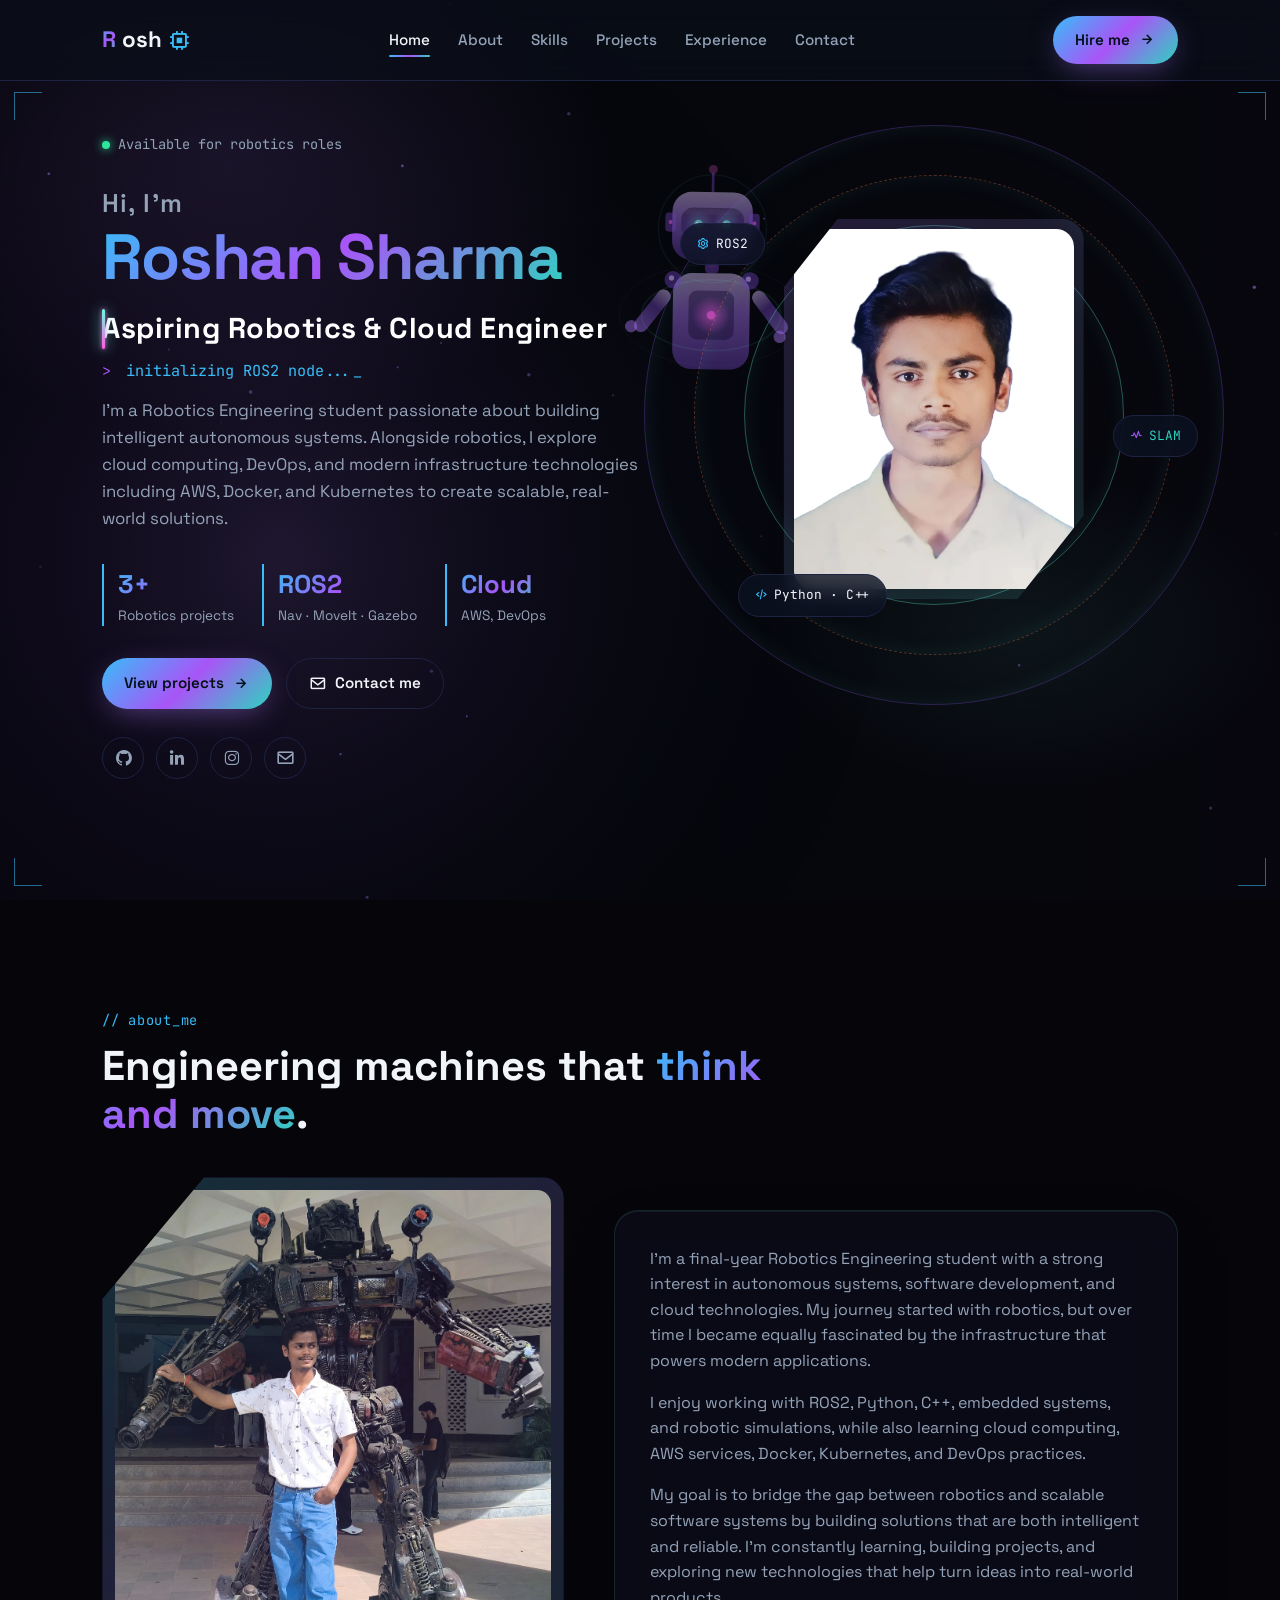
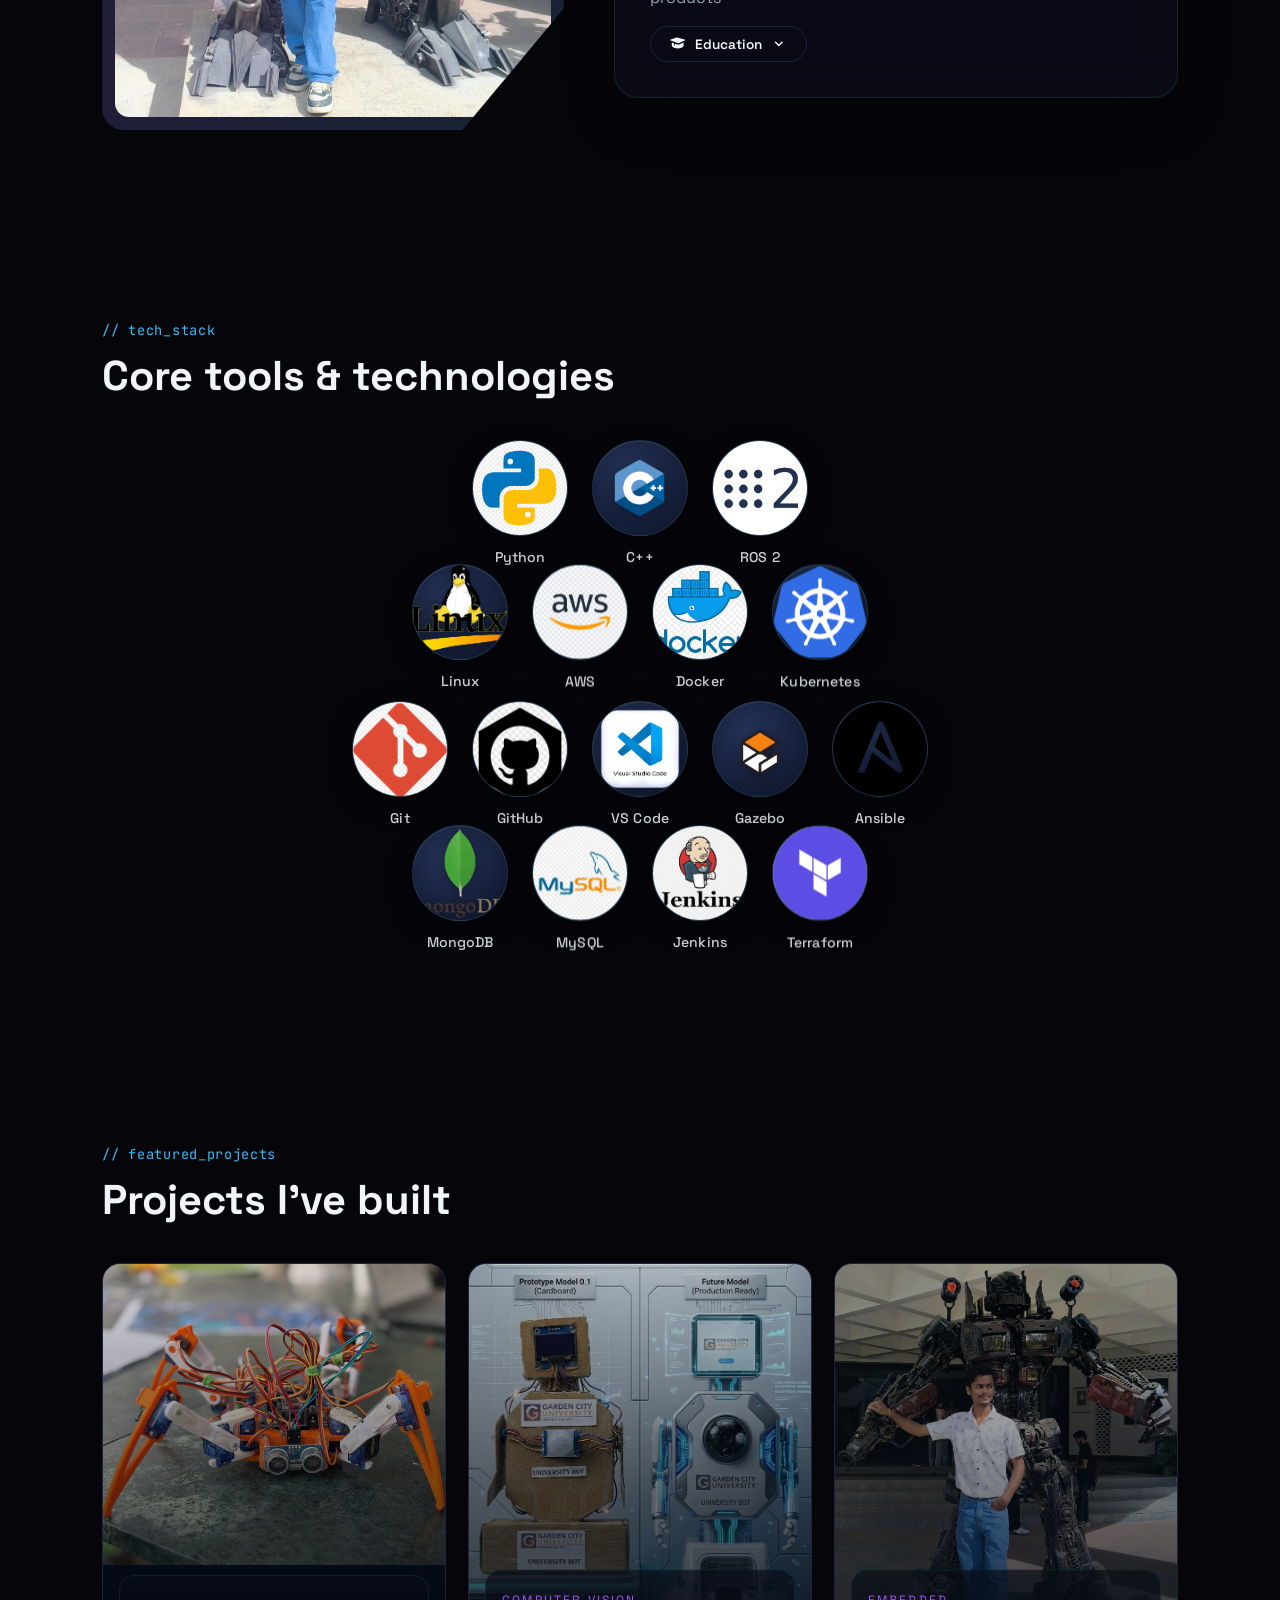
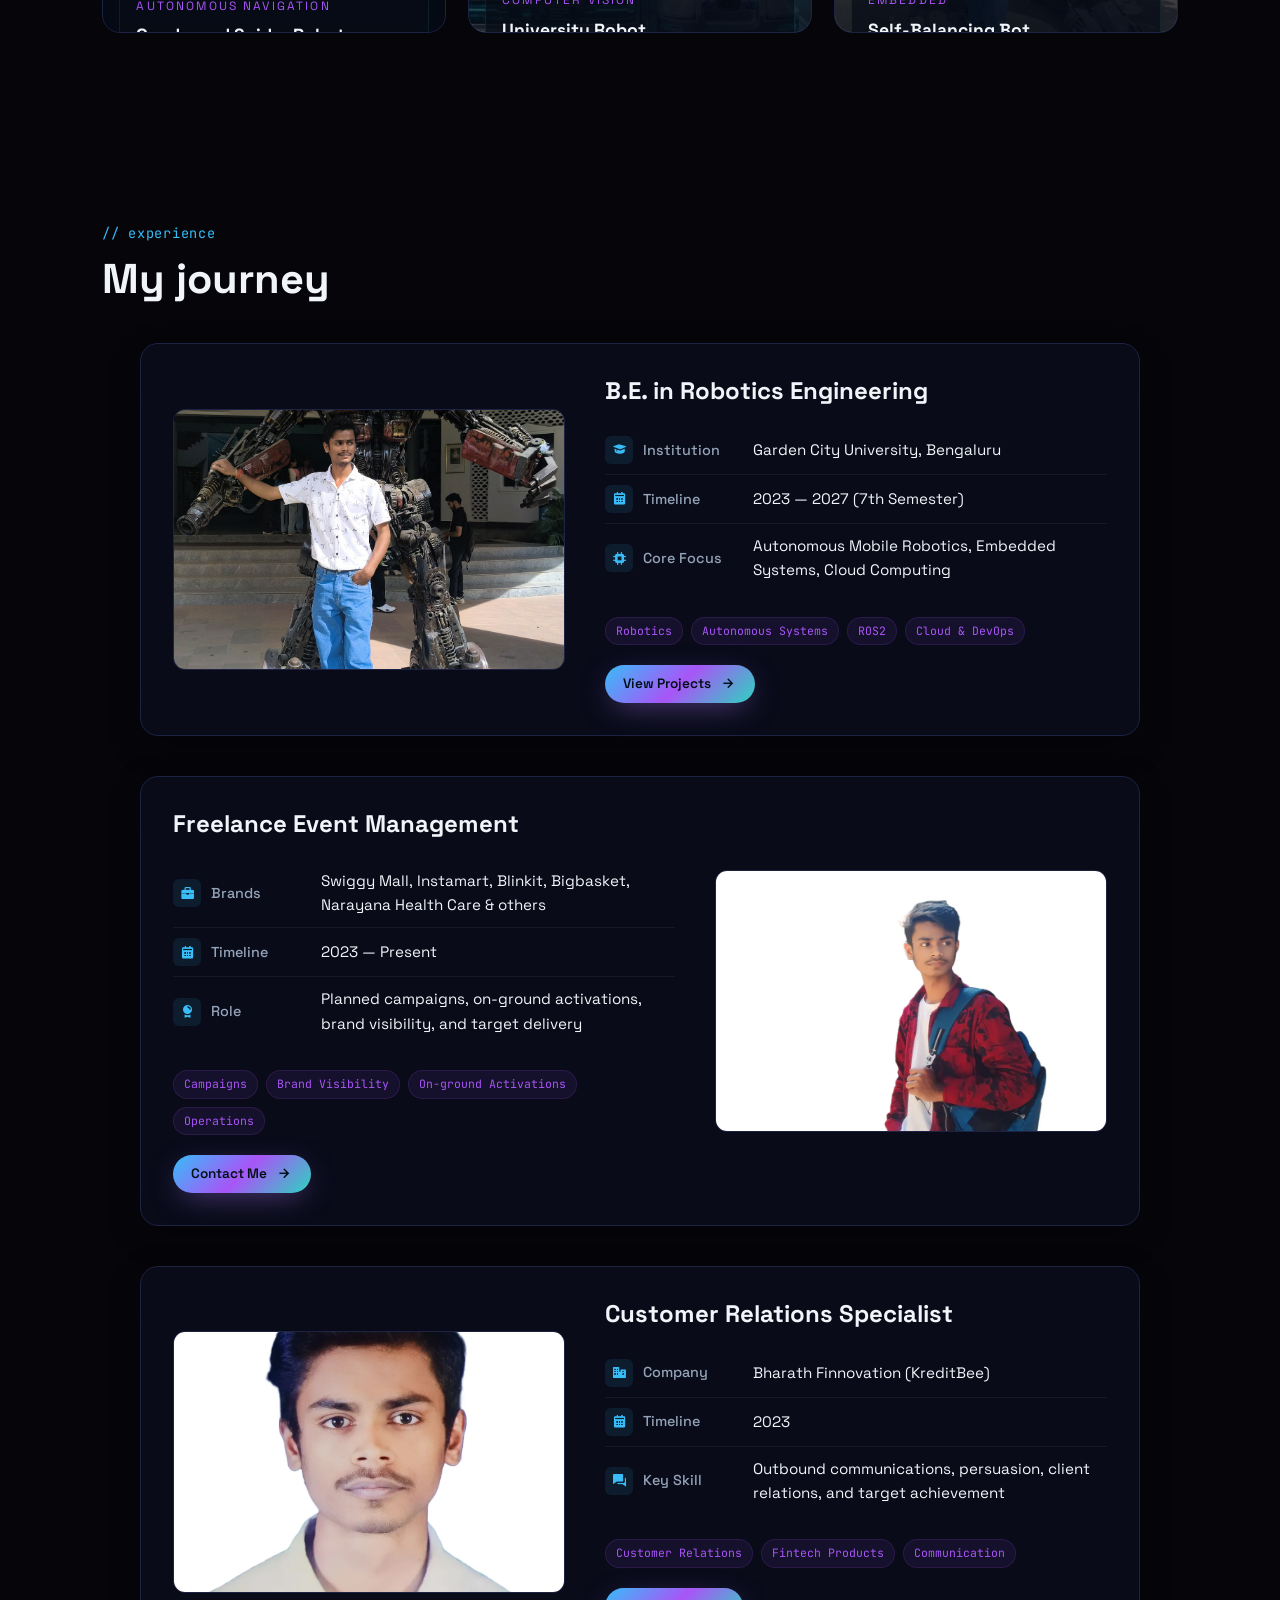
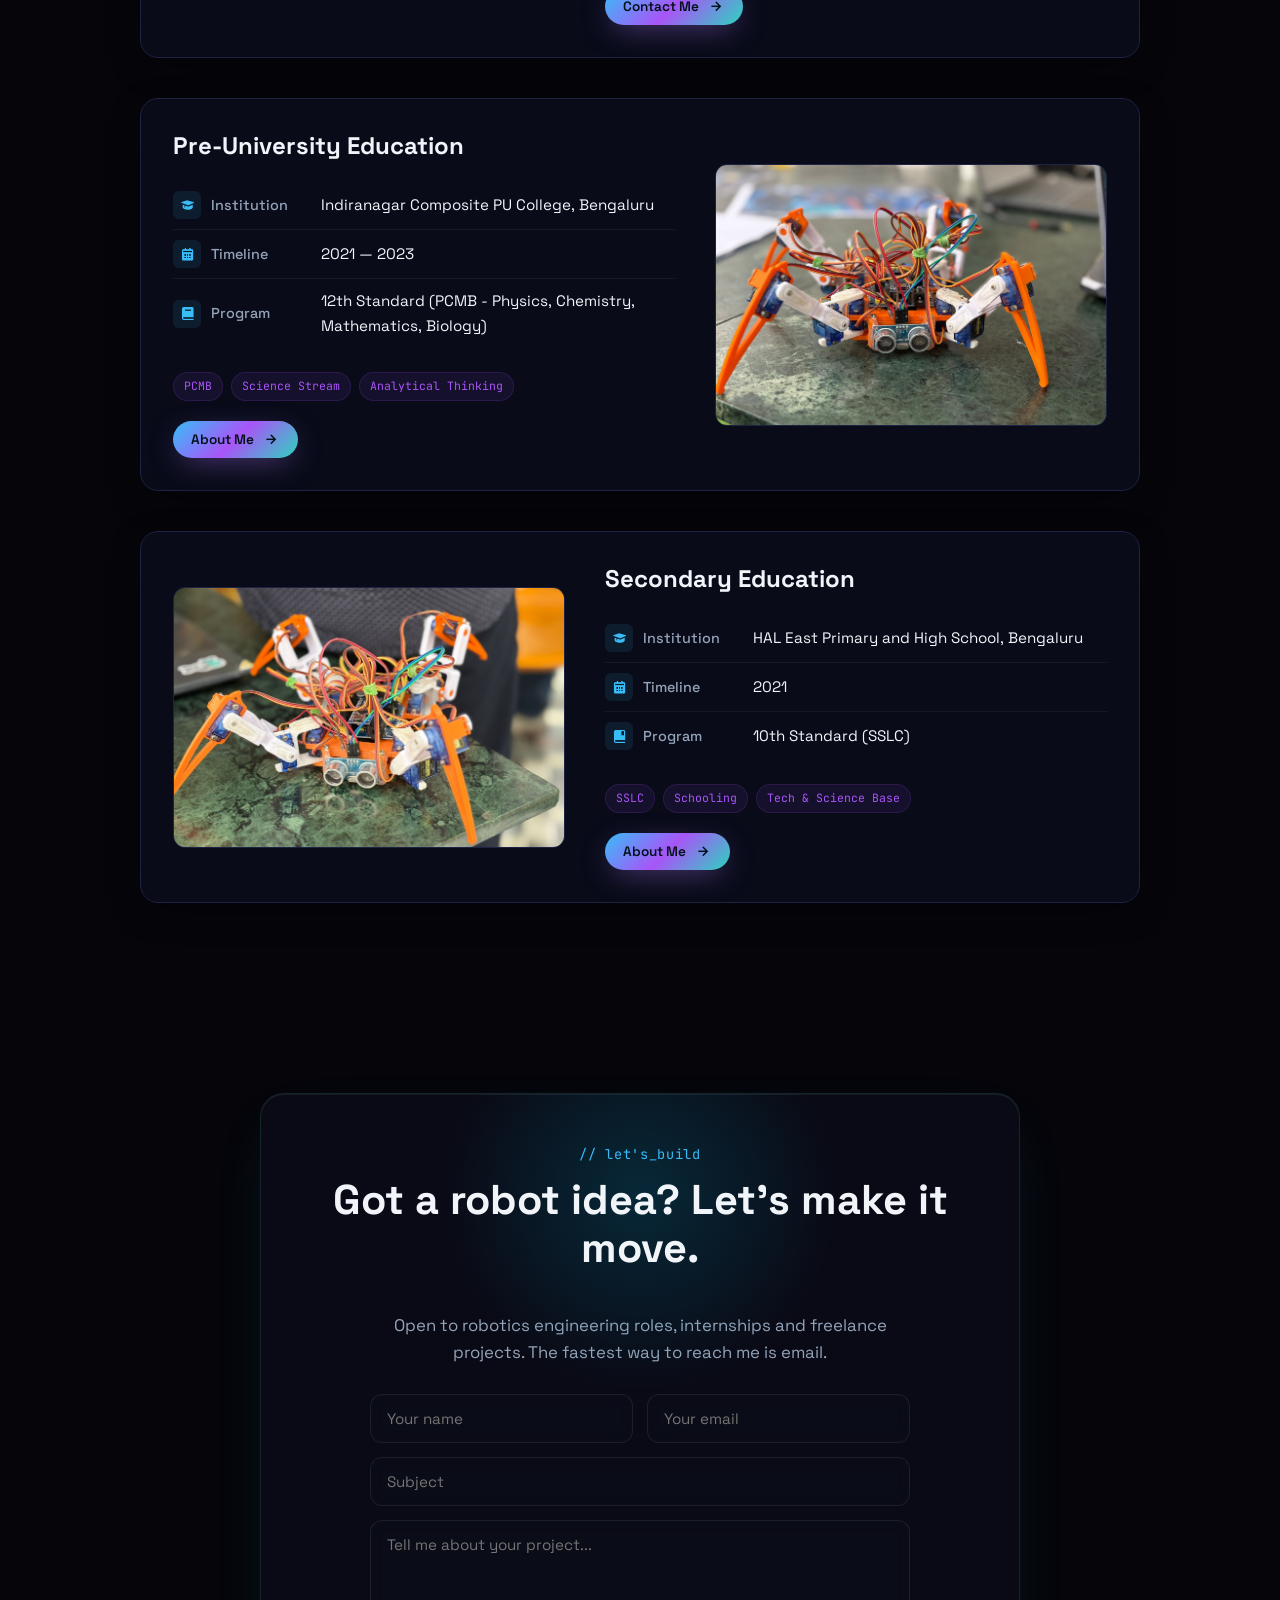
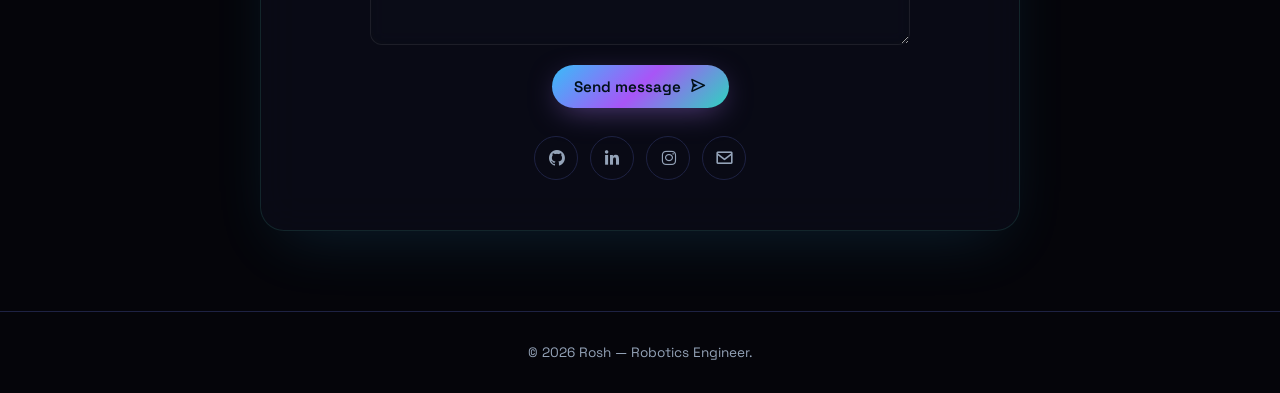
==== portfolio.html @ 216aebc6 "Intail commit - portfolio redesign with layout and responsive updates" ====
<!DOCTYPE html>
<html lang="en">

<head>
  <meta charset="UTF-8" />
  <meta name="viewport" content="width=device-width, initial-scale=1.0" />
  <title>Rosh — Robotics Engineer</title>
  <meta name="description"
    content="Portfolio of Rosh — Robotics Engineer specializing in autonomous systems, ROS, embedded control and computer vision." />
  <link rel="preconnect" href="https://fonts.googleapis.com" />
  <link rel="preconnect" href="https://fonts.gstatic.com" crossorigin />
  <link
    href="https://fonts.googleapis.com/css2?family=JetBrains+Mono:wght@400;600&family=Space+Grotesk:wght@400;500;600;700&display=swap"
    rel="stylesheet" />
  <link href="https://unpkg.com/boxicons@2.1.4/css/boxicons.min.css" rel="stylesheet" />
  <link rel="stylesheet" href="portfolio.css" />
</head>

<body>
  <!-- Interactive robotics background (nodes + radar sweep) -->
  <canvas id="robo-bg"></canvas>

  <!-- Robotics HUD overlay (corner brackets only) -->
  <div class="hud" aria-hidden="true">
    <div class="hud-corner tl"></div>
    <div class="hud-corner tr"></div>
    <div class="hud-corner bl"></div>
    <div class="hud-corner br"></div>
  </div>

  <!-- Header -->
  <header id="header">
    <a href="#home" class="logo"><span>R</span>osh<i class="bx bx-chip"></i></a>
    <nav>
      <ul class="navlist">
        <li><a href="#home" class="active">Home</a></li>
        <li><a href="#about">About</a></li>
        <li><a href="#skills">Skills</a></li>
        <li><a href="#projects">Projects</a></li>
        <li><a href="#experience">Experience</a></li>
        <li><a href="#contact">Contact</a></li>
      </ul>
    </nav>
    <div class="right-header">
      <a href="#contact" class="btn">Hire me <i class='bx bx-right-arrow-alt'></i></a>
      <div class="menu-icon">
        <div class="bar"></div>
      </div>
    </div>
  </header>

  <!-- Grid background -->
  <div class="grid-bg"></div>

  <!-- Hero -->
  <section id="home" class="hero">
    <div class="hero-content">
      <p class="eyebrow"><span class="dot"></span> Available for robotics roles</p>
      <h1><span class="greet">Hi, I'm</span> <br>
        <span class="grad">Roshan Sharma</span>
      </h1>
      <div class="text-animate">
        <h2>Aspiring Robotics & Cloud Engineer</h2>
        <span class="paint" aria-hidden="true">Aspiring Robotics & Cloud Engineer</span>
        <span class="slider-bar" aria-hidden="true"></span>
      </div>
      <p class="role-line"><span class="prompt">&gt;</span> <span id="typed-role"></span><span class="caret">_</span>
      </p>
      <p class="lead">I’m a Robotics Engineering student passionate about building intelligent autonomous systems.
        Alongside robotics, I explore cloud computing, DevOps, and modern infrastructure technologies including AWS,
        Docker, and Kubernetes to create scalable, real-world solutions.</p>
      <div class="hero-meta">
        <div>
          <h3>3+</h3>
          <p>Robotics projects</p>
        </div>
        <div>
          <h3>ROS2</h3>
          <p>Nav · MoveIt · Gazebo</p>
        </div>
        <div>
          <h3>Cloud</h3>
          <p>AWS, DevOps</p>
        </div>
      </div>
      <div class="cta-row">
        <a href="#projects" class="btn">View projects <i class='bx bx-right-arrow-alt'></i></a>
        <a href="mailto:Roshansharma9591@gmail.com?subject=Let's%20connect" class="btn btn-ghost"><i
            class='bx bx-envelope'></i> Contact me</a>
      </div>
      <div class="socials">
        <a href="https://github.com/Rosh264" target="_blank" rel="noreferrer" aria-label="GitHub"><i
            class='bx bxl-github'></i></a>
        <a href="https://linkedin.com/in/roshan-sharma-rosh" target="_blank" rel="noreferrer" aria-label="LinkedIn"><i
            class='bx bxl-linkedin'></i></a>
        <a href="https://instagram.com/roshan_rosh_264" target="_blank" rel="noreferrer" aria-label="Instagram"><i
            class='bx bxl-instagram'></i></a>
        <a href="mailto:Roshansharma9591@gmail.com" aria-label="Email"><i class='bx bx-envelope'></i></a>
      </div>
    </div>
    <div class="hero-visual">
      <div class="orbit"><span></span><span></span><span></span></div>
      <div class="photo-frame">
        <img src="assests/profile.png" alt="Portrait of Rosh" />
      </div>
      <div class="chip chip-1"><i class='bx bx-cog bx-spin'></i> ROS2</div>
      <div class="chip chip-2"><i class='bx bx-pulse'></i> SLAM</div>
      <div class="chip chip-3"><i class='bx bx-code-alt'></i> Python · C++</div>
    </div>
  </section>

  <!-- About -->
  <section id="about" class="about">
    <p class="section-label">// about_me</p>
    <h2 class="section-title">Engineering machines that <span class="grad">think and move</span>.</h2>
    <div class="about-grid">
      <div class="about-photo">
        <img src="assests/meNrobo.jpg" alt="Rosh" />
      </div>
      <div class="about-text">
        <p>I'm a final-year Robotics Engineering student with a strong interest in autonomous systems, software
          development, and cloud technologies. My journey started with robotics, but over time I became equally
          fascinated by the infrastructure that powers modern applications.</p>
        <p>I enjoy working with ROS2, Python, C++, embedded systems, and robotic simulations, while also learning cloud
          computing, AWS services, Docker, Kubernetes, and DevOps practices.</p>
        <p>My goal is to bridge the gap between robotics and scalable software systems by building solutions that are
          both intelligent and reliable. I'm constantly learning, building projects, and exploring new technologies that
          help turn ideas into real-world products</p>
        <button id="edu-toggle-btn" class="btn btn-ghost btn-sm">
          <i class='bx bxs-graduation'></i> Education <i class='bx bx-chevron-down' id="edu-arrow"></i>
        </button>
        <div class="qualification-grid" id="edu-grid">
          <div class="qualification-card">
            <span class="qual-label">Degree (2023 - 2027)</span>
            <h3>B.E. in Robotics Engineering</h3>
            <p>Garden City University, Bengaluru. Currently in 7th Semester, focusing on autonomous mobile robotics,
              control systems, and cloud infrastructure.</p>
          </div>
          <div class="qualification-card">
            <span class="qual-label">PU / 12th (2021 - 2023)</span>
            <h3>Indiranagar Composite PU College</h3>
            <p>12th Standard (PCMB), Bengaluru. Built the foundation for advanced mathematics, physics, and science
              streams.</p>
          </div>
          <div class="qualification-card">
            <span class="qual-label">10th Standard (2021)</span>
            <h3>HAL East Primary &amp; High School</h3>
            <p>Secondary School Leaving Certificate (SSLC), Bengaluru. Developed early interest in tech, electronics,
              and logical problem solving.</p>
          </div>
        </div>
      </div>
    </div>
  </section>

  <!-- Skills -->

  <section id="skills" class="skills">
    <p class="section-label">// tech_stack</p>
    <h2 class="section-title">Core tools & technologies</h2>
    <div class="honeycomb">
      <!-- Row 1: 3 icons -->
      <div class="hc-row">
        <div class="hc-cell">
          <div class="hc-icon"><img src="assests/python-icon.png" alt="Python"></div>
          <span>Python</span>
        </div>
        <div class="hc-cell">
          <div class="hc-icon"><img src="assests/C++icon.png" alt="C++"></div>
          <span>C++</span>
        </div>
        <div class="hc-cell">
          <div class="hc-icon"><img src="assests/Ros2-icon.png" alt="ROS 2"></div>
          <span>ROS 2</span>
        </div>
      </div>
      <!-- Row 2: 4 icons (offset) -->
      <div class="hc-row hc-offset">
        <div class="hc-cell">
          <div class="hc-icon"><img src="assests/linux-icon.png" alt="Linux"></div>
          <span>Linux</span>
        </div>
        <div class="hc-cell">
          <div class="hc-icon"><img src="assests/AWS-icon.png" alt="AWS"></div>
          <span>AWS</span>
        </div>
        <div class="hc-cell">
          <div class="hc-icon"><img src="assests/Docker-icon.png" alt="Docker"></div>
          <span>Docker</span>
        </div>
        <div class="hc-cell">
          <div class="hc-icon"><img src="assests/Kubernetes-icon.png" alt="Kubernetes"></div>
          <span>Kubernetes</span>
        </div>
      </div>
      <!-- Row 3: 5 icons -->
      <div class="hc-row">
        <div class="hc-cell">
          <div class="hc-icon"><img src="assests/Git-icon.png" alt="Git"></div>
          <span>Git</span>
        </div>
        <div class="hc-cell">
          <div class="hc-icon"><img src="assests/Github-icon.png" alt="GitHub"></div>
          <span>GitHub</span>
        </div>
        <div class="hc-cell">
          <div class="hc-icon"><img src="assests/vsCode-icon.png" alt="VS Code"></div>
          <span>VS Code</span>
        </div>
        <div class="hc-cell">
          <div class="hc-icon"><img src="assests/Gazebo-icon.png" alt="Gazebo"></div>
          <span>Gazebo</span>
        </div>
        <div class="hc-cell">
          <div class="hc-icon"><img src="assests/ansible-icon.png" alt="Ansible"></div>
          <span>Ansible</span>
        </div>
      </div>
      <!-- Row 4: 4 icons (offset) -->
      <div class="hc-row hc-offset">
        <div class="hc-cell">
          <div class="hc-icon"><img src="assests/mongoDB-icon.png" alt="MongoDB"></div>
          <span>MongoDB</span>
        </div>
        <div class="hc-cell">
          <div class="hc-icon"><img src="assests/mySQL-icon.png" alt="MySQL"></div>
          <span>MySQL</span>
        </div>
        <div class="hc-cell">
          <div class="hc-icon"><img src="assests/jenkins-icon.png" alt="Jenkins"></div>
          <span>Jenkins</span>
        </div>
        <div class="hc-cell">
          <div class="hc-icon"><img src="assests/terraform-icon.png" alt="Terraform"></div>
          <span>Terraform</span>
        </div>
      </div>
    </div>
  </section>

  <!-- Projects -->
  <section id="projects" class="projects">
    <p class="section-label">// featured_projects</p>
    <h2 class="section-title">Projects I've built</h2>
    <div class="projects-grid">
      <article class="project-card">
        <div class="project-visual visual-1">
          <img src="assests/spider-robot-front1.jpeg" alt="Indoor Delivery Robot" />
          <!-- <div class="project-tag">Autonomous Navigation</div> -->
        </div>
        <div class="project-overlay">
          <div>
            <span class="project-kicker">Autonomous Navigation</span>
            <h3>Quadruped Spider Robot</h3>
            <p>Four legged robot for smart indoor navigation and waypoint tracking.</p>
          </div>
          <div class="project-links">
            <a href="#"><i class='bx bxl-github'></i> Code</a>
            <a href="#"><i class='bx bx-link-external'></i> Demo</a>
          </div>
        </div>
      </article>

      <article class="project-card">
        <div class="project-visual visual-2">
          <img src="assests/university-robot-front1.jpeg" alt="University Robot" />
          <!-- <div class="project-tag">Computer Vision</div> -->
        </div>
        <div class="project-overlay">
          <div>
            <span class="project-kicker">Computer Vision</span>
            <h3>University Robot</h3>
            <p>Vision-guided robotic model with color detection, picking logic, and motion control.</p>
          </div>
          <div class="project-links">
            <a href="#"><i class='bx bxl-github'></i> Code</a>
            <a href="#"><i class='bx bx-link-external'></i> Demo</a>
          </div>
        </div>
      </article>

      <article class="project-card">
        <div class="project-visual visual-3">
          <img src="assests/meNrobo.jpg" alt="Indoor Delivery Robot" />
          <div class="project-tag">Embedded</div>
        </div>
        <div class="project-overlay">
          <div>
            <span class="project-kicker">Embedded</span>
            <h3>Self-Balancing Bot</h3>
            <p>IMU-driven stabilizer using PID control and real-time firmware tuning.</p>
          </div>
          <div class="project-links">
            <a href="#"><i class='bx bxl-github'></i> Code</a>
            <a href="#"><i class='bx bx-video'></i> Video</a>
          </div>
        </div>
      </article>
    </div>
  </section>

  <!-- Experience timeline -->
  <section id="experience" class="experience">
    <p class="section-label">// experience</p>
    <h2 class="section-title">My journey</h2>
    <div class="journey-container">
      <!-- Card 1 -->
      <div class="journey-card">
        <div class="journey-img-container">
          <img src="assests/meNrobo.jpg" alt="B.E. in Robotics Engineering" />
        </div>
        <div class="journey-details">
          <h3>B.E. in Robotics Engineering</h3>
          <table class="journey-table">
            <tr>
              <td>
                <div class="j-label">
                  <span class="j-icon"><i class='bx bxs-graduation'></i></span>
                  <span>Institution</span>
                </div>
              </td>
              <td>Garden City University, Bengaluru</td>
            </tr>
            <tr>
              <td>
                <div class="j-label">
                  <span class="j-icon"><i class='bx bxs-calendar'></i></span>
                  <span>Timeline</span>
                </div>
              </td>
              <td>2023 — 2027 (7th Semester)</td>
            </tr>
            <tr>
              <td>
                <div class="j-label">
                  <span class="j-icon"><i class='bx bxs-chip'></i></span>
                  <span>Core Focus</span>
                </div>
              </td>
              <td>Autonomous Mobile Robotics, Embedded Systems, Cloud Computing</td>
            </tr>
          </table>
          <div class="journey-tags">
            <span class="j-tag">Robotics</span>
            <span class="j-tag">Autonomous Systems</span>
            <span class="j-tag">ROS2</span>
            <span class="j-tag">Cloud &amp; DevOps</span>
          </div>
          <a href="#projects" class="btn btn-sm">View Projects <i class='bx bx-right-arrow-alt'></i></a>
        </div>
      </div>

      <!-- Card 2 -->
      <div class="journey-card">
        <div class="journey-img-container">
          <img src="assests/redshirt.jpg" alt="Freelance Event Management" />
        </div>
        <div class="journey-details">
          <h3>Freelance Event Management</h3>
          <table class="journey-table">
            <tr>
              <td>
                <div class="j-label">
                  <span class="j-icon"><i class='bx bxs-briefcase'></i></span>
                  <span>Brands</span>
                </div>
              </td>
              <td>Swiggy Mall, Instamart, Blinkit, Bigbasket, Narayana Health Care &amp; others</td>
            </tr>
            <tr>
              <td>
                <div class="j-label">
                  <span class="j-icon"><i class='bx bxs-calendar'></i></span>
                  <span>Timeline</span>
                </div>
              </td>
              <td>2023 — Present</td>
            </tr>
            <tr>
              <td>
                <div class="j-label">
                  <span class="j-icon"><i class='bx bxs-award'></i></span>
                  <span>Role</span>
                </div>
              </td>
              <td>Planned campaigns, on-ground activations, brand visibility, and target delivery</td>
            </tr>
          </table>
          <div class="journey-tags">
            <span class="j-tag">Campaigns</span>
            <span class="j-tag">Brand Visibility</span>
            <span class="j-tag">On-ground Activations</span>
            <span class="j-tag">Operations</span>
          </div>
          <a href="#contact" class="btn btn-sm">Contact Me <i class='bx bx-right-arrow-alt'></i></a>
        </div>
      </div>

      <!-- Card 3 -->
      <div class="journey-card">
        <div class="journey-img-container">
          <img src="assests/profile.png" alt="Bharath Finnovation" />
        </div>
        <div class="journey-details">
          <h3>Customer Relations Specialist</h3>
          <table class="journey-table">
            <tr>
              <td>
                <div class="j-label">
                  <span class="j-icon"><i class='bx bxs-business'></i></span>
                  <span>Company</span>
                </div>
              </td>
              <td>Bharath Finnovation (KreditBee)</td>
            </tr>
            <tr>
              <td>
                <div class="j-label">
                  <span class="j-icon"><i class='bx bxs-calendar'></i></span>
                  <span>Timeline</span>
                </div>
              </td>
              <td>2023</td>
            </tr>
            <tr>
              <td>
                <div class="j-label">
                  <span class="j-icon"><i class='bx bxs-conversation'></i></span>
                  <span>Key Skill</span>
                </div>
              </td>
              <td>Outbound communications, persuasion, client relations, and target achievement</td>
            </tr>
          </table>
          <div class="journey-tags">
            <span class="j-tag">Customer Relations</span>
            <span class="j-tag">Fintech Products</span>
            <span class="j-tag">Communication</span>
          </div>
          <a href="#contact" class="btn btn-sm">Contact Me <i class='bx bx-right-arrow-alt'></i></a>
        </div>
      </div>

      <!-- Card 4 -->
      <div class="journey-card">
        <div class="journey-img-container">
          <img src="assests/spider-robot-front.jpeg" alt="Indiranagar Composite PU College" />
        </div>
        <div class="journey-details">
          <h3>Pre-University Education</h3>
          <table class="journey-table">
            <tr>
              <td>
                <div class="j-label">
                  <span class="j-icon"><i class='bx bxs-graduation'></i></span>
                  <span>Institution</span>
                </div>
              </td>
              <td>Indiranagar Composite PU College, Bengaluru</td>
            </tr>
            <tr>
              <td>
                <div class="j-label">
                  <span class="j-icon"><i class='bx bxs-calendar'></i></span>
                  <span>Timeline</span>
                </div>
              </td>
              <td>2021 — 2023</td>
            </tr>
            <tr>
              <td>
                <div class="j-label">
                  <span class="j-icon"><i class='bx bxs-book'></i></span>
                  <span>Program</span>
                </div>
              </td>
              <td>12th Standard (PCMB - Physics, Chemistry, Mathematics, Biology)</td>
            </tr>
          </table>
          <div class="journey-tags">
            <span class="j-tag">PCMB</span>
            <span class="j-tag">Science Stream</span>
            <span class="j-tag">Analytical Thinking</span>
          </div>
          <a href="#about" class="btn btn-sm">About Me <i class='bx bx-right-arrow-alt'></i></a>
        </div>
      </div>

      <!-- Card 5 -->
      <div class="journey-card">
        <div class="journey-img-container">
          <img src="assests/spider-robot-side.jpeg" alt="HAL East Primary and High School" />
        </div>
        <div class="journey-details">
          <h3>Secondary Education</h3>
          <table class="journey-table">
            <tr>
              <td>
                <div class="j-label">
                  <span class="j-icon"><i class='bx bxs-graduation'></i></span>
                  <span>Institution</span>
                </div>
              </td>
              <td>HAL East Primary and High School, Bengaluru</td>
            </tr>
            <tr>
              <td>
                <div class="j-label">
                  <span class="j-icon"><i class='bx bxs-calendar'></i></span>
                  <span>Timeline</span>
                </div>
              </td>
              <td>2021</td>
            </tr>
            <tr>
              <td>
                <div class="j-label">
                  <span class="j-icon"><i class='bx bxs-book-bookmark'></i></span>
                  <span>Program</span>
                </div>
              </td>
              <td>10th Standard (SSLC)</td>
            </tr>
          </table>
          <div class="journey-tags">
            <span class="j-tag">SSLC</span>
            <span class="j-tag">Schooling</span>
            <span class="j-tag">Tech &amp; Science Base</span>
          </div>
          <a href="#about" class="btn btn-sm">About Me <i class='bx bx-right-arrow-alt'></i></a>
        </div>
      </div>
    </div>
  </section>

  <!-- Contact -->
  <section id="contact" class="contact">
    <div class="contact-card">
      <p class="section-label">// let's_build</p>
      <h2 class="section-title">Got a robot idea? Let's make it move.</h2>
      <p class="lead">Open to robotics engineering roles, internships and freelance projects. The fastest way to reach
        me is email.</p>
      <form class="contact-form" id="contact-form">
        <div class="row">
          <input type="text" name="name" placeholder="Your name" required />
          <input type="email" name="email" placeholder="Your email" required />
        </div>
        <input type="text" name="subject" placeholder="Subject" required />
        <textarea name="message" rows="5" placeholder="Tell me about your project..." required></textarea>
        <button type="submit" class="btn">Send message <i class='bx bx-send'></i></button>
      </form>
      <div class="contact-socials">
        <a href="https://github.com/Rosh264" target="_blank" rel="noreferrer"><i class='bx bxl-github'></i></a>
        <a href="https://linkedin.com/in/roshan-sharma-rosh" target="_blank" rel="noreferrer"><i
            class='bx bxl-linkedin'></i></a>
        <a href="https://instagram.com/roshan_rosh_264" target="_blank" rel="noreferrer"><i
            class='bx bxl-instagram'></i></a>
        <a href="mailto:Roshansharma9591@gmail.com"><i class='bx bx-envelope'></i></a>
      </div>
    </div>
  </section>

  <footer>
    <p>© <span id="year"></span> Rosh — Robotics Engineer.</p>
  </footer>

  <script defer src="portfolio.js"></script>
</body>

</html>
---- portfolio.css ----
/* ============ Design tokens ============ */
:root {
  --bg: #05050a;
  --bg-2: #0b0c16;
  --surface: #101222;
  --surface-2: #161930;
  --border: #1e2243;
  --text: #f1f5f9;
  --muted: #94a3b8;
  --primary: #38bdf8;
  --primary-2: #0284c7;
  --accent: #a855f7;
  --accent-2: #2dd4bf;
  --grad: linear-gradient(135deg, #38bdf8 0%, #a855f7 50%, #2dd4bf 100%);
  --grad-warm: linear-gradient(135deg, #a855f7 0%, #2dd4bf 100%);
  --shadow: 0 24px 65px -20px rgba(56, 189, 248, 0.22);
  --radius: 16px;
  --mono: "JetBrains Mono", ui-monospace, monospace;
  --sans: "Space Grotesk", system-ui, -apple-system, sans-serif;
}

/* ============ Base ============ */
* {
  margin: 0;
  padding: 0;
  box-sizing: border-box;
  list-style: none;
  scroll-behavior: smooth;
}

html,
body {
  background: var(--bg);
  color: var(--text);
  font-family: var(--sans);
  overflow-x: hidden;
  line-height: 1.6;
}

body {
  position: relative;
}

a {
  color: inherit;
  text-decoration: none;
}

img {
  display: block;
  max-width: 100%;
}

section {
  padding: 110px 8% 80px;
  position: relative;
  z-index: 1;
}

.grad {
  background: var(--grad);
  -webkit-background-clip: text;
  background-clip: text;
  color: transparent;
}

/* ============ Hero animation (matching old frontend effect) ============ */

.hero h1 {
  font-size: clamp(2.2rem, 5vw, 4rem);
  line-height: 1.05;
  font-weight: 700;
  margin-bottom: 8px;
  letter-spacing: -.02em;
}

.hero h1 .greet {
  display: inline-block;
  font-size: .4em;
  font-weight: 600;
  color: var(--muted);
  letter-spacing: .04em;
  margin-bottom: 2px;
}


.text-animate {
  position: relative;
  display: inline-block;
  margin: 2px 0 14px;
  line-height: 1;
}

.text-animate h2,
.text-animate .paint {
  font-size: clamp(1.6rem, 3.2vw, 1.8rem);
  font-weight: 700;
  letter-spacing: .5px;
  line-height: 1.1;
  font-family: var(--sans);
  white-space: nowrap;
}

.text-animate h2 {
  color: #ffffff;
}

.text-animate .paint {
  position: absolute;
  top: 0;
  left: 0;
  width: 0;
  overflow: hidden;
  background: linear-gradient(90deg, #69ffe1 0%, #38bdf8 30%, #ff5ce0 60%, #ffd166 100%);
  -webkit-background-clip: text;
  background-clip: text;
  color: transparent;
  animation: paintReveal 3.6s ease-in-out infinite;
}

.text-animate .slider-bar {
  position: absolute;
  top: -4px;
  left: 0;
  width: 3px;
  height: calc(100% + 8px);
  background: linear-gradient(180deg, #69ffe1, #ff5ce0);
  box-shadow: 0 0 14px #69ffe1, 0 0 4px #ff5ce0;
  border-radius: 2px;
  animation: sliderMove 3.6s ease-in-out infinite;
}

@keyframes paintReveal {
  0% {
    width: 0;
  }

  45% {
    width: 100%;
  }

  60% {
    width: 100%;
  }

  100% {
    width: 0;
  }
}

@keyframes sliderMove {
  0% {
    left: 0;
    opacity: 1;
  }

  45% {
    left: 100%;
    opacity: 1;
  }

  60% {
    left: 100%;
    opacity: 0;
  }

  61% {
    left: 1;
    opacity: 0;
  }

  70% {
    opacity: 1;
  }

  100% {
    left: 0;
    opacity: 1;
  }
}

/* ============ Robotics HUD overlay ============ */
.hud {
  position: fixed;
  inset: 0;
  pointer-events: none;
  z-index: 50;
}

.hud-corner {
  position: absolute;
  width: 28px;
  height: 28px;
  border: 1px solid var(--primary);
  opacity: .55;
}

.hud-corner.tl {
  top: 92px;
  left: 14px;
  border-right: none;
  border-bottom: none;
}

.hud-corner.tr {
  top: 92px;
  right: 14px;
  border-left: none;
  border-bottom: none;
}

.hud-corner.bl {
  bottom: 14px;
  left: 14px;
  border-right: none;
  border-top: none;
}

.hud-corner.br {
  bottom: 14px;
  right: 14px;
  border-left: none;
  border-top: none;
}

.section-label {
  font-family: var(--mono);
  color: var(--primary);
  font-size: .85rem;
  letter-spacing: .05em;
  margin-bottom: 10px;
}

.section-title {
  font-size: clamp(1.8rem, 3.4vw, 2.6rem);
  font-weight: 700;
  line-height: 1.15;
  margin-bottom: 40px;
  max-width: 720px;
}

@keyframes pulse {

  0%,
  100% {
    opacity: 1;
    transform: scale(1);
  }

  50% {
    opacity: .45;
    transform: scale(1.08);
  }
}

@keyframes floatY {

  0%,
  100% {
    transform: translateY(0px);
  }

  50% {
    transform: translateY(-14px);
  }
}

@keyframes glowPulse {

  0%,
  100% {
    box-shadow: 0 0 0 0 rgba(94, 234, 212, .18);
  }

  50% {
    box-shadow: 0 0 0 18px rgba(94, 234, 212, 0);
  }
}

/* ============ Buttons ============ */
.btn {
  display: inline-flex;
  align-items: center;
  gap: 8px;
  padding: 12px 22px;
  border-radius: 999px;
  background: var(--grad);
  color: #001018;
  font-weight: 600;
  border: none;
  cursor: pointer;
  transition: transform .25s, box-shadow .25s;
  box-shadow: 0 8px 30px -8px rgba(176, 123, 255, .5);
  font-family: var(--sans);
  font-size: .95rem;
}

.btn:hover {
  transform: translateY(-2px);
  box-shadow: 0 14px 40px -10px rgba(176, 123, 255, .72);
}

.btn i {
  font-size: 1.1rem;
}

.btn-ghost {
  background: transparent;
  color: var(--text);
  border: 1px solid var(--border);
  box-shadow: none;
}

.btn-ghost:hover {
  border-color: var(--primary);
  color: var(--primary);
}

.btn-sm {
  padding: 8px 18px;
  font-size: 0.85rem;
  max-width: fit-content;
}

#edu-arrow {
  transition: transform 0.3s ease;
}

/* ============ Background grid ============ */
.grid-bg {
  position: fixed;
  inset: 0;
  z-index: -1;
  pointer-events: none;
  background-image:
    linear-gradient(rgba(176, 123, 255, .06) 1px, transparent 1px),
    linear-gradient(90deg, rgba(176, 123, 255, .06) 1px, transparent 1px);
  background-size: 48px 48px;
  mask-image: radial-gradient(ellipse at 50% 0%, #000 30%, transparent 75%);
}

/* ============ Header ============ */
header {
  position: fixed;
  top: 0;
  left: 0;
  width: 100%;
  padding: 16px 8%;
  display: flex;
  align-items: center;
  justify-content: space-between;
  background: rgba(10, 15, 26, .7);
  backdrop-filter: blur(14px);
  border-bottom: 1px solid var(--border);
  z-index: 100;
}

.logo {
  font-size: 1.4rem;
  font-weight: 700;
  display: flex;
  align-items: center;
  gap: 6px;
}

.logo span {
  background: var(--grad);
  -webkit-background-clip: text;
  background-clip: text;
  color: transparent;
}

.logo i {
  color: var(--primary);
}

.navlist {
  display: flex;
  gap: 28px;
}

.navlist a {
  font-weight: 500;
  color: var(--muted);
  position: relative;
  padding: 4px 0;
  transition: color .2s;
  font-size: .95rem;
}

.navlist a:hover,
.navlist a.active {
  color: var(--text);
}

.navlist a.active::after {
  content: "";
  position: absolute;
  bottom: -4px;
  left: 0;
  right: 0;
  height: 2px;
  background: var(--grad);
  border-radius: 2px;
}

.right-header {
  display: flex;
  align-items: center;
  gap: 14px;
}

.menu-icon {
  display: none;
  width: 28px;
  height: 18px;
  flex-direction: column;
  justify-content: space-between;
  cursor: pointer;
}

.menu-icon .bar,
.menu-icon::before,
.menu-icon::after {
  content: "";
  height: 2px;
  background: var(--text);
  border-radius: 2px;
  transition: .3s;
}

.menu-icon.active::before {
  transform: translateY(8px) rotate(45deg);
}

.menu-icon.active .bar {
  opacity: 0;
}

.menu-icon.active::after {
  transform: translateY(-8px) rotate(-45deg);
}

/* ============ Hero ============ */
.hero {
  min-height: 100vh;
  display: grid;
  grid-template-columns: 1.05fr .95fr;
  gap: 48px;
  align-items: center;
  padding-top: 90px;
}

.hero-content {
  position: relative;
  z-index: 2;
  max-width: 620px;
  align-self: center;
}

.eyebrow {
  font-family: var(--mono);
  color: var(--muted);
  display: inline-flex;
  align-items: center;
  gap: 8px;
  font-size: .85rem;
  margin-bottom: 0rem;
}

.eyebrow .dot {
  width: 8px;
  height: 8px;
  border-radius: 50%;
  background: #2ee69a;
  box-shadow: 0 0 10px #2ee69a;
  animation: pulse 2s infinite;
}

@keyframes pulse {

  0%,
  100% {
    opacity: 1;
  }

  50% {
    opacity: .4;
  }
}

.hero h1 {
  font-size: clamp(2.2rem, 5vw, 4rem);
  line-height: 1.05;
  font-weight: 700;
  margin-bottom: 20px;
  letter-spacing: -.02em;
}

.lead {
  color: var(--muted);
  font-size: 1.05rem;
  max-width: 540px;
}

.hero-meta {
  display: flex;
  gap: 28px;
  margin: 32px 0;
  flex-wrap: wrap;
}

.hero-meta>div {
  border-left: 2px solid var(--primary);
  padding-left: 14px;
}

.hero-meta h3 {
  font-size: 1.6rem;
  background: var(--grad);
  -webkit-background-clip: text;
  background-clip: text;
  color: transparent;
}

.hero-meta p {
  color: var(--muted);
  font-size: .85rem;
}

.cta-row {
  display: flex;
  gap: 14px;
  flex-wrap: wrap;
  margin-bottom: 28px;
}

.socials {
  display: flex;
  gap: 12px;
}

.socials a {
  width: 42px;
  height: 42px;
  border-radius: 50%;
  border: 1px solid var(--border);
  display: grid;
  place-items: center;
  font-size: 1.2rem;
  color: var(--muted);
  transition: .25s;
}

.socials a:hover {
  color: var(--primary);
  border-color: var(--primary);
  transform: translateY(-3px);
}

/* Hero visual */
.hero-visual {
  position: relative;
  display: grid;
  place-items: center;
  min-height: 480px;
  width: 100%;
  max-width: 520px;
  margin-bottom: 5rem;
  align-self: center;
  padding-top: 0;
}

.photo-frame {
  width: min(300px, 82%);
  height: 380px;
  overflow: hidden;
  position: relative;
  z-index: 3;
  background: linear-gradient(145deg, rgba(176, 123, 255, .18), rgba(105, 255, 225, .10));
  padding: 10px;
  border-radius: 22px;
  box-shadow: var(--shadow);
  animation: floatY 5s ease-in-out infinite, glowPulse 4s ease-in-out infinite;
  clip-path: polygon(18% 0, 100% 0, 100% 78%, 78% 100%, 0 100%, 0 18%);
  transform: translateY(-6px);
}

.photo-frame img {
  width: 100%;
  height: 100%;
  object-fit: cover;
  object-position: center top;
  border-radius: 18px;
  background: var(--surface);
  display: block;
}

.orbit {
  position: absolute;
  inset: 0;
  display: grid;
  place-items: center;
}

.orbit span {
  position: absolute;
  border: 1px dashed rgba(94, 234, 212, .24);
  border-radius: 50%;
}

.orbit span {
  border-style: solid;
  border-color: rgba(94, 234, 212, .18);
  box-shadow: 0 0 22px rgba(94, 234, 212, .08) inset;
}

.orbit span:nth-child(1) {
  width: 380px;
  height: 380px;
  border-color: rgba(94, 234, 212, .35);
  animation: signalPulse 3.2s ease-out infinite;
}

.orbit span:nth-child(2) {
  width: 480px;
  height: 480px;
  border-color: rgba(255, 138, 76, .30);
  border-style: dashed;
  animation: signalPulse 3.2s ease-out .8s infinite;
}

.orbit span:nth-child(3) {
  width: 580px;
  height: 580px;
  border-color: rgba(139, 92, 246, .28);
  animation: signalPulse 3.2s ease-out 1.6s infinite;
}

@keyframes signalPulse {
  0% {
    box-shadow: 0 0 0 0 rgba(176, 123, 255, .45), inset 0 0 0 0 rgba(105, 255, 225, .10);
    opacity: .9;
  }

  70% {
    box-shadow: 0 0 0 16px rgba(176, 123, 255, 0), inset 0 0 0 8px rgba(105, 255, 225, 0);
    opacity: .35;
  }

  100% {
    box-shadow: 0 0 0 0 rgba(176, 123, 255, 0), inset 0 0 0 0 rgba(105, 255, 225, 0);
    opacity: .9;
  }
}

.chip {
  position: absolute;
  padding: 10px 16px;
  border-radius: 999px;
  background: rgba(12, 18, 35, 0.78);
  border: 1px solid var(--border);
  font-family: var(--mono);
  font-size: .8rem;
  display: inline-flex;
  align-items: center;
  gap: 6px;
  z-index: 3;
  backdrop-filter: blur(10px);
}

.chip i {
  color: var(--primary);
}

.chip-1 {
  top: 10%;
  left: -10px;
}

.chip-2 {
  top: 50%;
  right: -20px;
  color: var(--accent-2);
}

.chip-2 i {
  color: var(--accent);
}

.chip-3 {
  bottom: 8%;
  left: 10%;
}

/* ============ About ============ */
.about-grid {
  display: grid;
  grid-template-columns: .9fr 1.1fr;
  gap: 50px;
  align-items: center;
}

.about-photo {
  position: relative;
  overflow: hidden;
  background: linear-gradient(145deg, rgba(94, 234, 212, .1), rgba(139, 92, 246, .08));
  border: 1px solid var(--border);
  border-radius: 22px;
  padding: 12px;
  animation: floatY 6s ease-in-out infinite;
  clip-path: polygon(22% 0, 100% 0, 100% 78%, 78% 100%, 0 100%, 0 22%);
}

.about-photo::before {
  content: "";
  position: absolute;
  inset: 0;
  background: var(--grad);
  opacity: .12;
  mix-blend-mode: screen;
  pointer-events: none;
}

.about-photo img {
  width: 100%;
  height: 100%;
  object-fit: cover;
  object-position: center;
  min-height: 420px;
  border-radius: 14px;
  display: block;
}

.about-text {
  background: rgba(16, 18, 34, 0.45);
  backdrop-filter: blur(20px) saturate(1.4);
  -webkit-backdrop-filter: blur(20px) saturate(1.4);
  border: 1px solid rgba(94, 234, 212, 0.12);
  border-radius: 24px;
  padding: 35px;
  box-shadow: 
    0 24px 65px -20px rgba(0, 0, 0, 0.45),
    inset 0 1px 0 rgba(255, 255, 255, 0.06);
}

.about-text p {
  color: var(--muted);
  margin-bottom: 16px;
}

.about-text b {
  color: var(--text);
}

.qualification-grid {
  display: grid;
  grid-template-columns: 1fr;
  gap: 16px;
  margin-top: 0;
  max-height: 0;
  overflow: hidden;
  opacity: 0;
  transition: max-height 0.4s ease, opacity 0.4s ease, margin-top 0.4s ease;
}

.qualification-card {
  background: linear-gradient(180deg, rgba(18, 29, 58, 0.94), rgba(7, 12, 22, 0.98));
  border: 1px solid var(--border);
  border-radius: 16px;
  padding: 18px;
}

.qual-label {
  font-family: var(--mono);
  font-size: .72rem;
  text-transform: uppercase;
  letter-spacing: .12em;
  color: var(--accent-2);
  display: block;
  margin-bottom: 10px;
}

.qualification-card h3 {
  font-size: 1rem;
  margin-bottom: 8px;
}

.qualification-card p {
  color: var(--muted);
  font-size: .9rem;
  margin: 0;
}

.info-grid {
  display: grid;
  grid-template-columns: 1fr 1fr;
  gap: 16px;
  margin-top: 10px;
}

.info-grid>div {
  display: flex;
  gap: 12px;
  padding: 14px;
  background: var(--surface);
  border: 1px solid var(--border);
  border-radius: 12px;
}

.info-grid i {
  font-size: 1.4rem;
  color: var(--primary);
}

.info-grid span {
  color: var(--muted);
  font-size: .75rem;
  display: block;
}

.info-grid p {
  color: var(--text);
  font-weight: 600;
  font-size: .95rem;
}

/* ============ Skills – Honeycomb Grid ============ */
.honeycomb {
  display: flex;
  flex-direction: column;
  align-items: center;
  gap: 8px;
  margin-top: 2rem;
}

.hc-row {
  display: flex;
  justify-content: center;
  gap: 24px;
}

.hc-offset {
  margin-top: -12px;
}

.hc-cell {
  display: flex;
  flex-direction: column;
  align-items: center;
  gap: 10px;
  will-change: transform;
  flex-shrink: 0;
}

/* Floating animation per cell — staggered for organic feel */
.hc-row:nth-child(odd) .hc-cell:nth-child(odd) {
  animation: hcFloat 5s ease-in-out infinite;
}
.hc-row:nth-child(odd) .hc-cell:nth-child(even) {
  animation: hcFloat 5.5s ease-in-out infinite;
  animation-delay: -1.5s;
}
.hc-row:nth-child(even) .hc-cell:nth-child(odd) {
  animation: hcFloat 4.8s ease-in-out infinite;
  animation-delay: -2.5s;
}
.hc-row:nth-child(even) .hc-cell:nth-child(even) {
  animation: hcFloat 5.2s ease-in-out infinite;
  animation-delay: -0.8s;
}

.hc-icon {
  width: 96px;
  height: 96px;
  flex-shrink: 0;
  border-radius: 50%;
  overflow: hidden;
  display: grid;
  place-items: center;
  background: radial-gradient(circle at 40% 35%, rgba(40, 55, 95, 0.95), rgba(12, 18, 38, 0.98));
  border: 1.5px solid rgba(94, 234, 212, 0.12);
  box-shadow:
    0 8px 32px -10px rgba(0, 0, 0, 0.55),
    inset 0 1px 0 rgba(255, 255, 255, 0.06);
  transition: transform 0.35s ease, border-color 0.35s ease, box-shadow 0.35s ease;
  position: relative;
}

/* Gradient border ring on hover */
.hc-icon::before {
  content: "";
  position: absolute;
  inset: -1.5px;
  border-radius: 50%;
  padding: 1.5px;
  background: var(--grad);
  -webkit-mask: linear-gradient(#000 0 0) content-box, linear-gradient(#000 0 0);
  -webkit-mask-composite: xor;
  mask-composite: exclude;
  opacity: 0;
  transition: opacity 0.35s ease;
  pointer-events: none;
}

.hc-cell:hover .hc-icon {
  transform: scale(1.12);
  border-color: rgba(94, 234, 212, 0.45);
  box-shadow:
    0 16px 48px -12px rgba(94, 234, 212, 0.35),
    inset 0 1px 0 rgba(255, 255, 255, 0.1);
}

.hc-cell:hover .hc-icon::before {
  opacity: 1;
}

.hc-icon img {
  width: 100%;
  height: 100%;
  object-fit: cover;
  padding: 0;
  filter: drop-shadow(0 2px 6px rgba(0, 0, 0, 0.35));
  transition: transform 0.4s ease;
}

.hc-cell:hover .hc-icon img {
  transform: scale(1.08) rotate(4deg);
}

.hc-cell span {
  color: var(--text);
  font-size: 0.88rem;
  font-weight: 500;
  letter-spacing: 0.01em;
  opacity: 0.85;
  transition: opacity 0.3s ease;
}

.hc-cell:hover span {
  opacity: 1;
}

@keyframes hcFloat {
  0%, 100% { transform: translateY(0); }
  50% { transform: translateY(-12px); }
}



/* ============ Projects ============ */
.projects-grid {
  display: grid;
  grid-template-columns: repeat(3, 1fr);
  gap: 22px;
}

.project-card {
  position: relative;
  min-height: 370px;
  border-radius: 18px;
  overflow: hidden;
  background: #0b1220;
  border: 1px solid var(--border);
}

.project-visual {
  position: absolute;
  inset: 0;
  background-size: cover;
  background-position: center;
  transition: transform .45s ease, filter .45s ease;
}

.project-visual::after {
  content: '';
  position: absolute;
  inset: 0;
  background: linear-gradient(180deg, rgba(2, 7, 16, .12), rgba(2, 7, 16, .78));
}

/* .visual-1 { background-image: linear-gradient(135deg, rgba(16, 26, 49, .82), rgba(4, 12, 24, .82)), url('https://images.unsplash.com/photo-1531746790731-6c087fecd65a?auto=format&fit=crop&w=900&q=80'); } */
.visual-2 {
  background-image: linear-gradient(135deg, rgba(16, 26, 49, .82), rgba(4, 12, 24, .82)), url('https://images.unsplash.com/photo-1581092160607-ee22621dd758?auto=format&fit=crop&w=900&q=80');
}

.visual-3 {
  background-image: linear-gradient(135deg, rgba(16, 26, 49, .82), rgba(4, 12, 24, .82)), url('https://images.unsplash.com/photo-1518770660439-4636190af475?auto=format&fit=crop&w=900&q=80');
}

.project-overlay {
  position: absolute;
  inset: auto 1rem 1rem 1rem;
  display: flex;
  flex-direction: column;
  gap: 1rem;
  padding: 1rem;
  background: linear-gradient(180deg, rgba(7, 12, 22, .68), rgba(7, 12, 22, .94));
  border: 1px solid rgba(105, 255, 225, 0.08);
  border-radius: 16px;
  transform: translateY(78%);
  transition: transform .45s ease;
}

.project-card:hover .project-overlay,
.project-card:focus-within .project-overlay {
  transform: translateY(0);
}

.project-card:hover .project-visual,
.project-card:focus-within .project-visual {
  transform: scale(1.06);
  filter: brightness(0.8);
}

.project-kicker,
.project-tag {
  color: var(--accent);
  font-size: .75rem;
  letter-spacing: .18em;
  text-transform: uppercase;
}

.project-overlay h3 {
  margin: .25rem 0;
  font-size: 1.1rem;
}

.project-overlay p {
  color: var(--muted);
  font-size: .92rem;
  line-height: 1.6;
}

.project-links {
  display: flex;
  gap: 16px;
  padding-top: 8px;
}

.project-links a {
  font-size: .85rem;
  color: var(--muted);
  display: inline-flex;
  align-items: center;
  gap: 4px;
  transition: color .2s;
}

.project-links a:hover {
  color: var(--primary);
}

/* ============ Journey Section ============ */
.journey-container {
  display: flex;
  flex-direction: column;
  gap: 40px;
  max-width: 1000px;
  margin: 0 auto;
}

.journey-card {
  display: flex;
  gap: 40px;
  background: rgba(16, 22, 46, 0.45);
  border: 1px solid var(--border);
  border-radius: 18px;
  padding: 32px;
  align-items: center;
  backdrop-filter: blur(12px);
  box-shadow: 0 10px 40px -15px rgba(0, 0, 0, 0.5);
  transition: transform 0.3s ease, border-color 0.3s ease, box-shadow 0.3s ease;
}

.journey-card:hover {
  transform: translateY(-4px);
  border-color: rgba(56, 189, 248, 0.35);
  box-shadow: 0 20px 50px -20px rgba(56, 189, 248, 0.25);
}

.journey-card:nth-child(even) {
  flex-direction: row-reverse;
}

.journey-img-container {
  width: 42%;
  flex-shrink: 0;
  aspect-ratio: 1.5;
  border-radius: 12px;
  overflow: hidden;
  border: 1px solid var(--border);
}

.journey-img-container img {
  width: 100%;
  height: 100%;
  object-fit: cover;
  transition: transform 0.5s ease;
}

.journey-card:hover .journey-img-container img {
  transform: scale(1.05);
}

.journey-details {
  flex-grow: 1;
  display: flex;
  flex-direction: column;
  gap: 16px;
}

.journey-details h3 {
  font-size: 1.5rem;
  font-weight: 700;
  color: var(--text);
  line-height: 1.25;
}

.journey-table {
  width: 100%;
  border-collapse: collapse;
  margin: 4px 0;
}

.journey-table tr {
  border-bottom: 1px solid rgba(255, 255, 255, 0.05);
}

.journey-table tr:last-child {
  border-bottom: none;
}

.journey-table td {
  padding: 10px 8px;
  vertical-align: middle;
}

.journey-table td:first-child {
  width: 140px;
  padding-left: 0;
}

.j-label {
  display: flex;
  align-items: center;
  gap: 10px;
  color: var(--muted);
  font-size: 0.9rem;
  font-weight: 500;
}

.j-icon {
  width: 28px;
  height: 28px;
  border-radius: 6px;
  background: rgba(56, 189, 248, 0.1);
  color: var(--primary);
  display: grid;
  place-items: center;
  font-size: 0.95rem;
}

.journey-table td:last-child {
  color: var(--text);
  font-size: 0.95rem;
  font-weight: 400;
}

.journey-tags {
  display: flex;
  gap: 8px;
  flex-wrap: wrap;
  margin-top: 4px;
}

.j-tag {
  font-size: 0.72rem;
  font-family: var(--mono);
  padding: 4px 10px;
  border-radius: 99px;
  background: rgba(168, 85, 247, 0.08);
  color: var(--accent);
  border: 1px solid rgba(168, 85, 247, 0.15);
}

.journey-details .btn-sm {
  padding: 8px 18px;
  font-size: 0.85rem;
  max-width: fit-content;
  margin-top: 4px;
}

/* ============ Contact ============ */
.contact-card {
  background: rgba(16, 18, 34, 0.45);
  backdrop-filter: blur(20px) saturate(1.4);
  -webkit-backdrop-filter: blur(20px) saturate(1.4);
  border: 1px solid rgba(94, 234, 212, 0.12);
  border-radius: 24px;
  padding: 50px;
  max-width: 760px;
  margin: 0 auto;
  text-align: center;
  box-shadow:
    0 24px 65px -20px rgba(56, 189, 248, 0.15),
    inset 0 1px 0 rgba(255, 255, 255, 0.06);
  position: relative;
  overflow: hidden;
}

.contact-card::before {
  content: "";
  position: absolute;
  top: -100px;
  left: 50%;
  transform: translateX(-50%);
  width: 400px;
  height: 400px;
  background: radial-gradient(circle, rgba(0, 212, 255, .15), transparent 70%);
  pointer-events: none;
}

.contact-card .section-label,
.contact-card .section-title {
  position: relative;
  z-index: 1;
}

.contact-card .section-title {
  margin-left: auto;
  margin-right: auto;
}

.contact-card .lead {
  margin: 0 auto 28px;
}

.contact-form {
  display: grid;
  gap: 14px;
  max-width: 540px;
  margin: 0 auto;
  text-align: left;
}

.contact-form .row {
  display: grid;
  grid-template-columns: 1fr 1fr;
  gap: 14px;
}

.contact-form input,
.contact-form textarea {
  background: rgba(11, 12, 22, 0.5);
  backdrop-filter: blur(8px);
  -webkit-backdrop-filter: blur(8px);
  border: 1px solid rgba(255, 255, 255, 0.08);
  border-radius: 12px;
  padding: 14px 16px;
  color: var(--text);
  font-family: var(--sans);
  font-size: .95rem;
  transition: border-color .25s ease, box-shadow .25s ease;
}

.contact-form input:focus,
.contact-form textarea:focus {
  outline: none;
  border-color: rgba(56, 189, 248, 0.5);
  box-shadow: 0 0 16px -4px rgba(56, 189, 248, 0.25);
}

.contact-form button {
  justify-self: center;
  margin-top: 6px;
}

.contact-socials {
  display: flex;
  justify-content: center;
  gap: 12px;
  margin-top: 28px;
  position: relative;
  z-index: 1;
}

.contact-socials a {
  width: 44px;
  height: 44px;
  border-radius: 50%;
  display: grid;
  place-items: center;
  border: 1px solid var(--border);
  color: var(--muted);
  font-size: 1.2rem;
  transition: .25s;
}

.contact-socials a:hover {
  color: var(--primary);
  border-color: var(--primary);
  transform: translateY(-3px);
}

/* ============ Footer ============ */
footer {
  padding: 30px 8%;
  text-align: center;
  color: var(--muted);
  border-top: 1px solid var(--border);
  font-size: .85rem;
}

/* ============ Responsive ============ */
@media (max-width: 1024px) {
  .projects-grid {
    grid-template-columns: repeat(2, 1fr);
  }

  .hero {
    grid-template-columns: 1fr;
    text-align: left;
  }

  .hero-content {
    max-width: 100%;
  }

  .hero-visual {
    min-height: 420px;
    max-width: 460px;
  }

  .about-grid {
    grid-template-columns: 1fr;
  }

  .about-text {
    padding: 28px 24px;
  }
}

@media (max-width: 720px) {
  section {
    padding: 90px 6% 60px;
  }

  header {
    padding: 14px 6%;
  }

  .navlist {
    position: fixed;
    top: 64px;
    right: -100%;
    flex-direction: column;
    gap: 0;
    background: var(--bg-2);
    width: 70%;
    height: calc(100vh - 64px);
    padding: 30px;
    border-left: 1px solid var(--border);
    transition: right .3s;
  }

  .navlist.active {
    right: 0;
  }

  .navlist li {
    padding: 14px 0;
    border-bottom: 1px solid var(--border);
  }

  .menu-icon {
    display: flex;
  }

  .hero {
    padding-top: 100px;
    gap: 28px;
  }

  .hero-content {
    text-align: center;
  }

  .text-animate h2,
  .text-animate .paint {
    font-size: clamp(1rem, 5.2vw, 1.35rem);
  }

  .lead {
    margin: 0 auto;
    text-align: center;
  }

  .hero-meta {
    justify-content: center;
    gap: 16px 20px;
  }

  .hero-meta > div {
    text-align: left;
  }

  .cta-row {
    justify-content: center;
  }

  .socials {
    justify-content: center;
  }

  .projects-grid {
    grid-template-columns: 1fr;
  }

  .info-grid {
    grid-template-columns: 1fr;
  }

  .about-text {
    padding: 22px 18px;
  }

  .contact-form .row {
    grid-template-columns: 1fr;
  }

  .contact-card {
    padding: 36px 22px;
  }

  .photo-frame {
    width: 260px;
    height: 340px;
  }

  .hero-visual {
    min-height: 360px;
  }

  .orbit span:nth-child(1) {
    width: 320px;
    height: 320px;
  }

  .orbit span:nth-child(2) {
    width: 380px;
    height: 380px;
  }

  .orbit span:nth-child(3) {
    width: 260px;
    height: 260px;
  }

  .hc-row {
    gap: 12px;
  }

  .hc-icon {
    width: 68px;
    height: 68px;
  }

  .hc-cell span {
    font-size: 0.72rem;
  }

  .hc-offset {
    margin-top: -8px;
  }

  .honeycomb {
    gap: 4px;
  }

  .journey-card {
    flex-direction: column !important;
    gap: 24px;
    padding: 24px;
  }

  .journey-img-container {
    width: 100%;
  }

  .journey-details h3 {
    font-size: 1.35rem;
  }

  .journey-table td:first-child {
    width: 110px;
  }

  .journey-table td {
    padding: 8px 4px;
    font-size: 0.88rem;
  }

  .right-header .btn {
    display: none;
  }

  .hud-corner.tl,
  .hud-corner.tr {
    top: 86px;
  }
}

@media (max-width: 480px) {
  .text-animate h2,
  .text-animate .paint {
    font-size: clamp(0.95rem, 5vw, 1.15rem);
  }
}

/* ============ Interactive robotics background ============ */
#robo-bg {
  position: fixed;
  inset: 0;
  width: 100%;
  height: 100%;
  z-index: 0;
  pointer-events: none;
  background:
    radial-gradient(ellipse at 18% 18%, rgba(176, 123, 255, .10), transparent 26%),
    radial-gradient(ellipse at 80% 70%, rgba(105, 255, 225, .06), transparent 18%),
    linear-gradient(90deg, rgba(176, 123, 255, .02), rgba(105, 255, 225, .01), rgba(176, 123, 255, .02));
}

/* ============ Hero typing role line ============ */
.role-line {
  font-family: var(--mono);
  font-size: .95rem;
  color: var(--primary);
  margin-bottom: 14px;
  min-height: 1.4em;
}

.role-line .prompt {
  color: var(--accent);
  margin-right: 6px;
}

.caret {
  display: inline-block;
  color: var(--primary);
  margin-left: 2px;
  animation: blink 1s steps(1) infinite;
}

@keyframes blink {
  50% {
    opacity: 0;
  }
}

/* ============ Radar sweep behind hero photo ============ */
.radar {
  position: absolute;
  width: 520px;
  height: 520px;
  border-radius: 50%;
  pointer-events: none;
  z-index: 1;
  display: grid;
  place-items: center;
  mask-image: radial-gradient(circle, #000 60%, transparent 75%);
}

.radar .ring {
  position: absolute;
  border-radius: 50%;
  border: 1px solid rgba(94, 234, 212, .18);
  width: 220px;
  height: 220px;
}

.radar .ring.r2 {
  width: 340px;
  height: 340px;
  border-color: rgba(94, 234, 212, .12);
}

.radar .ring.r3 {
  width: 460px;
  height: 460px;
  border-color: rgba(94, 234, 212, .08);
}

.radar .sweep {
  position: absolute;
  width: 50%;
  height: 50%;
  top: 50%;
  left: 50%;
  transform-origin: 0 0;
  background: conic-gradient(from 0deg, rgba(94, 234, 212, .35), rgba(94, 234, 212, 0) 25%);
  animation: spin 4s linear infinite;
  border-radius: 0 0 100% 0;
}

.radar .blip {
  position: absolute;
  width: 8px;
  height: 8px;
  border-radius: 50%;
  background: var(--primary);
  box-shadow: 0 0 12px var(--primary);
  animation: pulse 2.4s ease-in-out infinite;
}

.radar .blip.b1 {
  top: 28%;
  left: 70%;
  animation-delay: .2s;
}

.radar .blip.b2 {
  top: 62%;
  left: 22%;
  background: var(--accent);
  box-shadow: 0 0 12px var(--accent);
  animation-delay: 1s;
}

.radar .blip.b3 {
  top: 78%;
  left: 64%;
  animation-delay: 1.8s;
}

/* keep photo above radar */
.hero-visual .photo-frame {
  z-index: 3;
}

.hero-visual .orbit {
  z-index: 2;
}
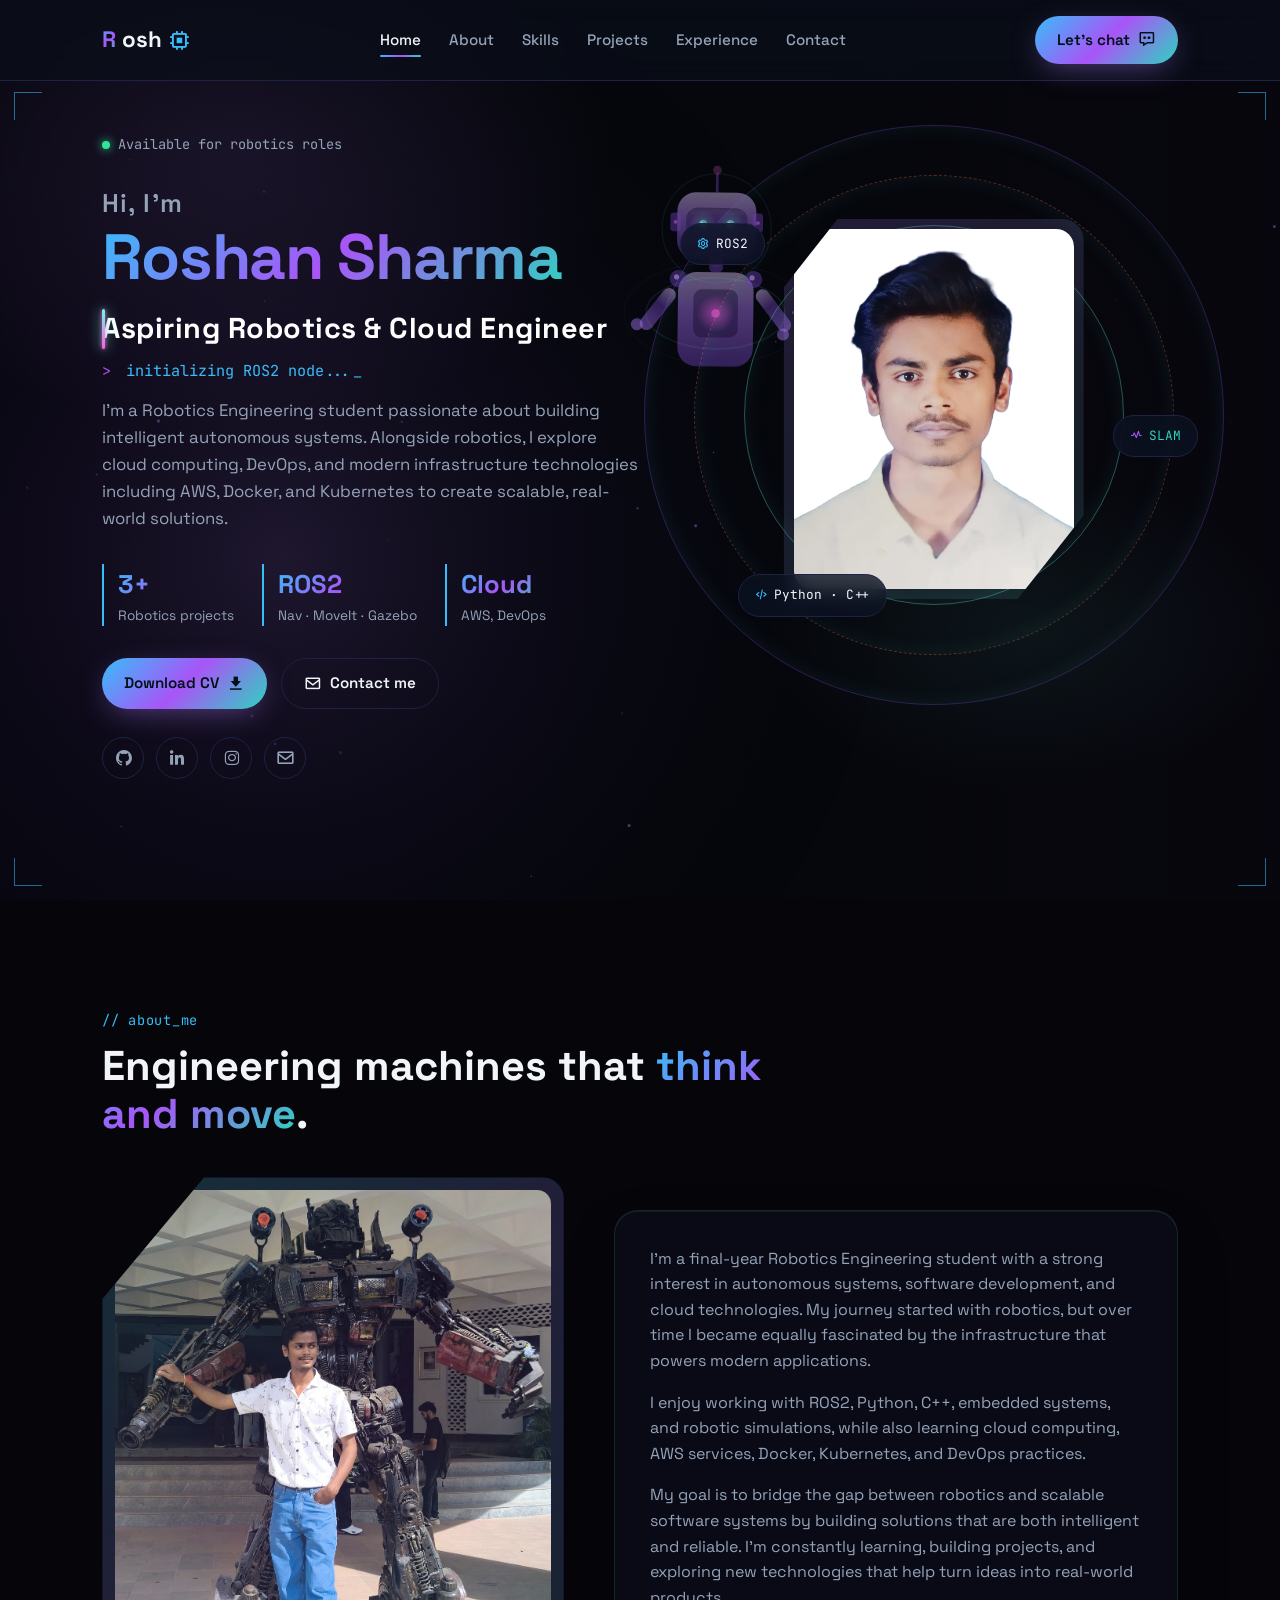
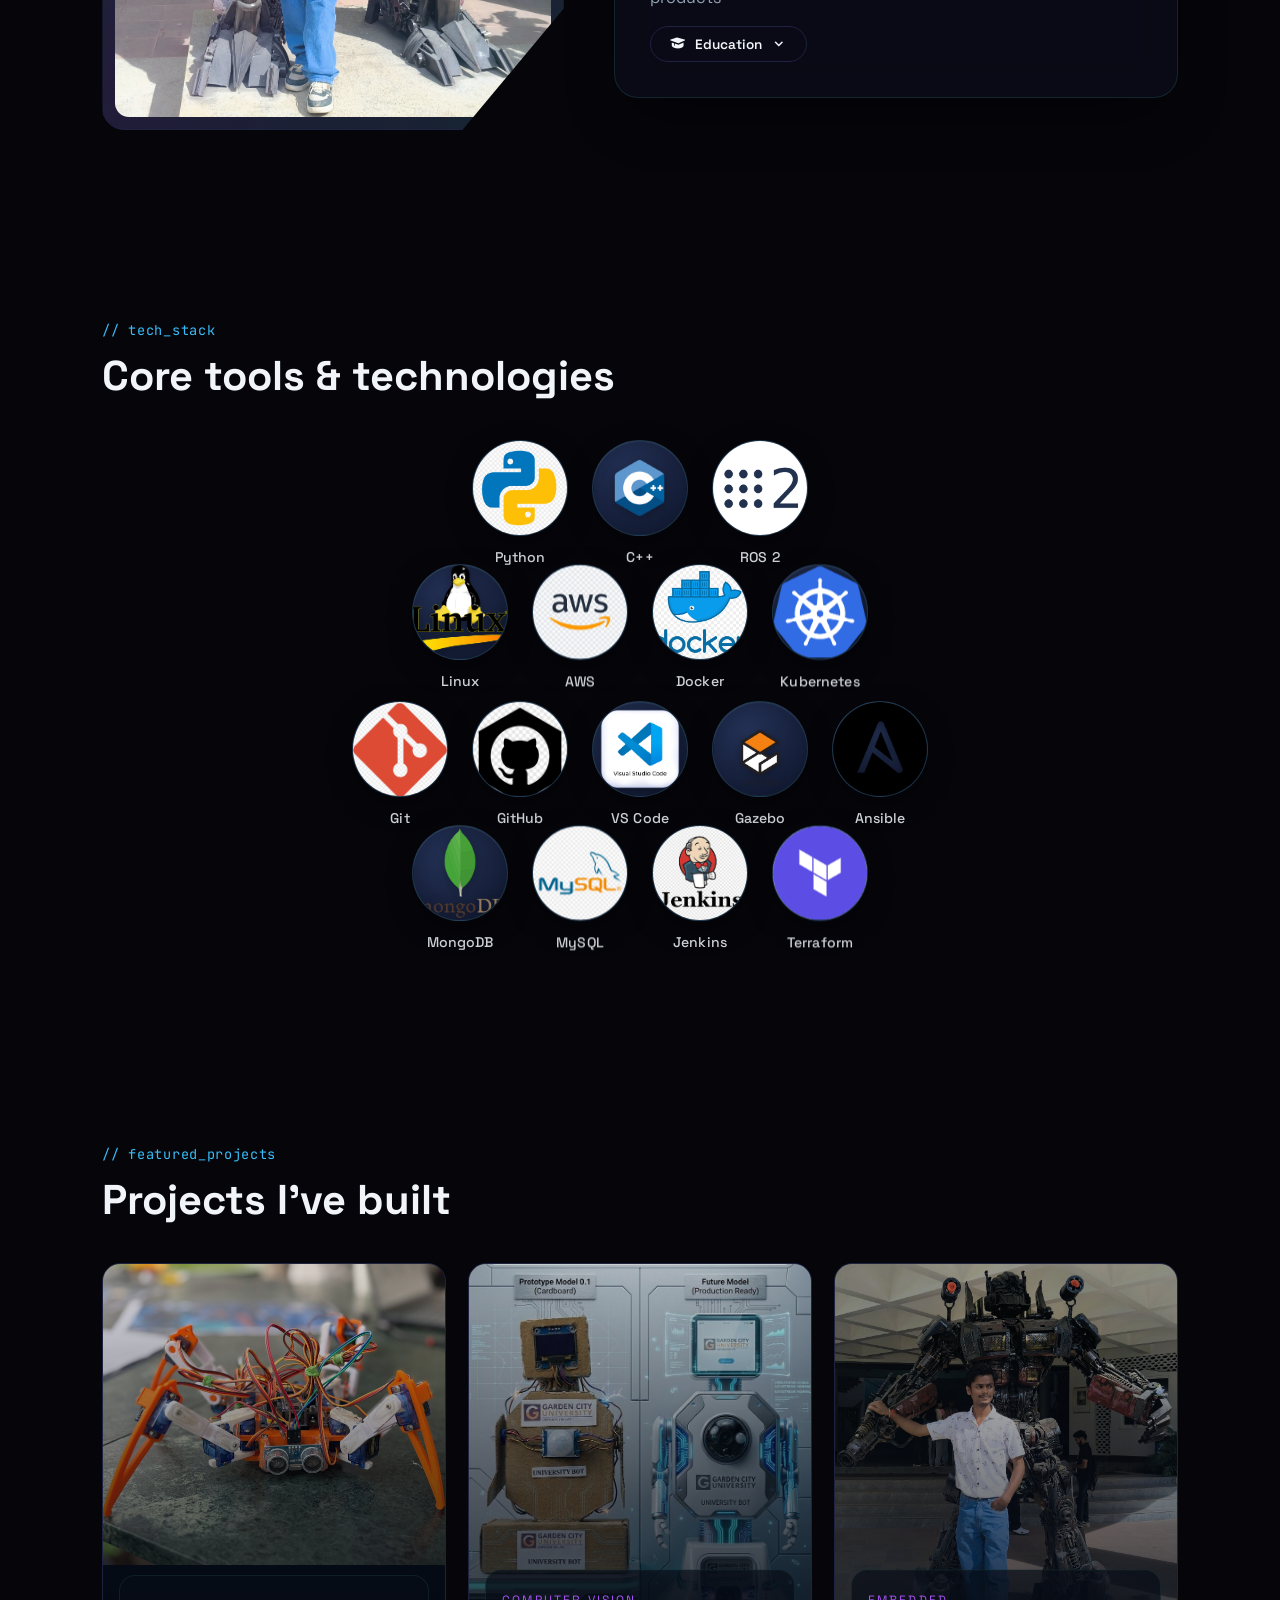
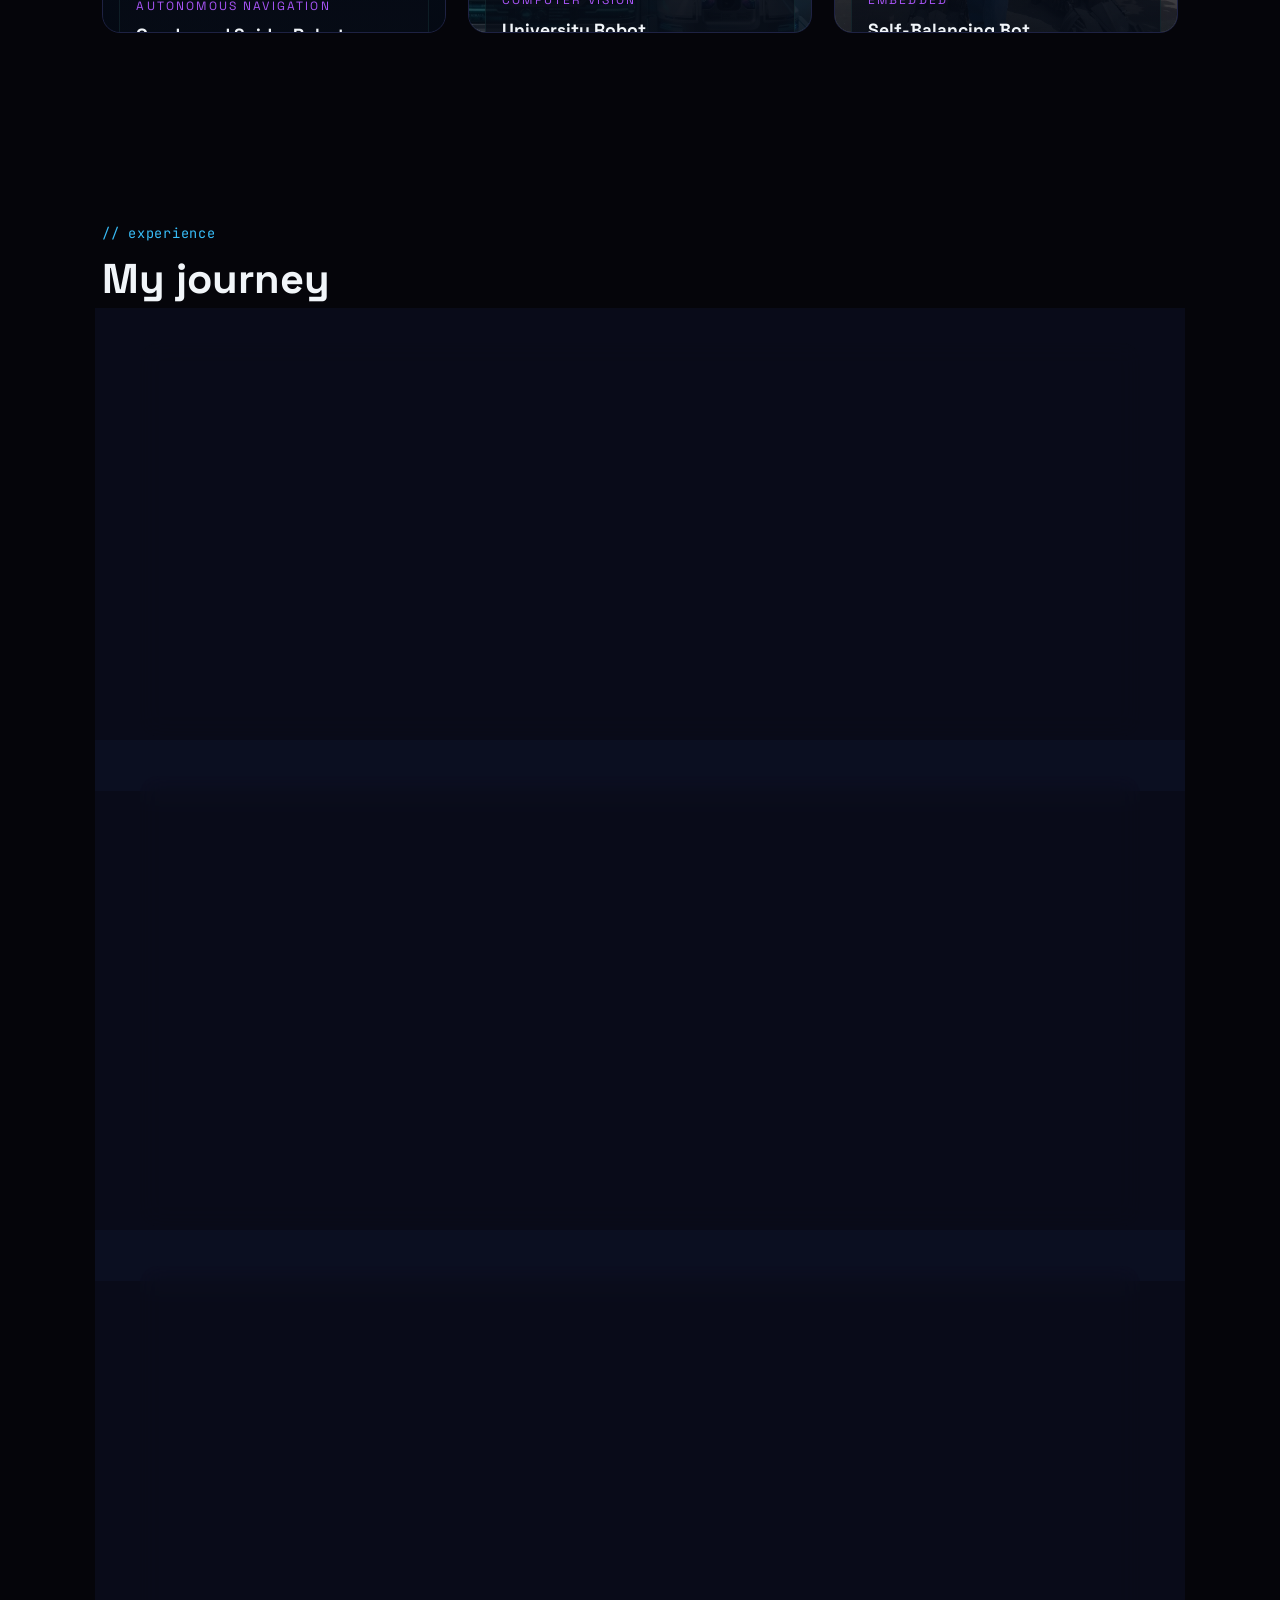
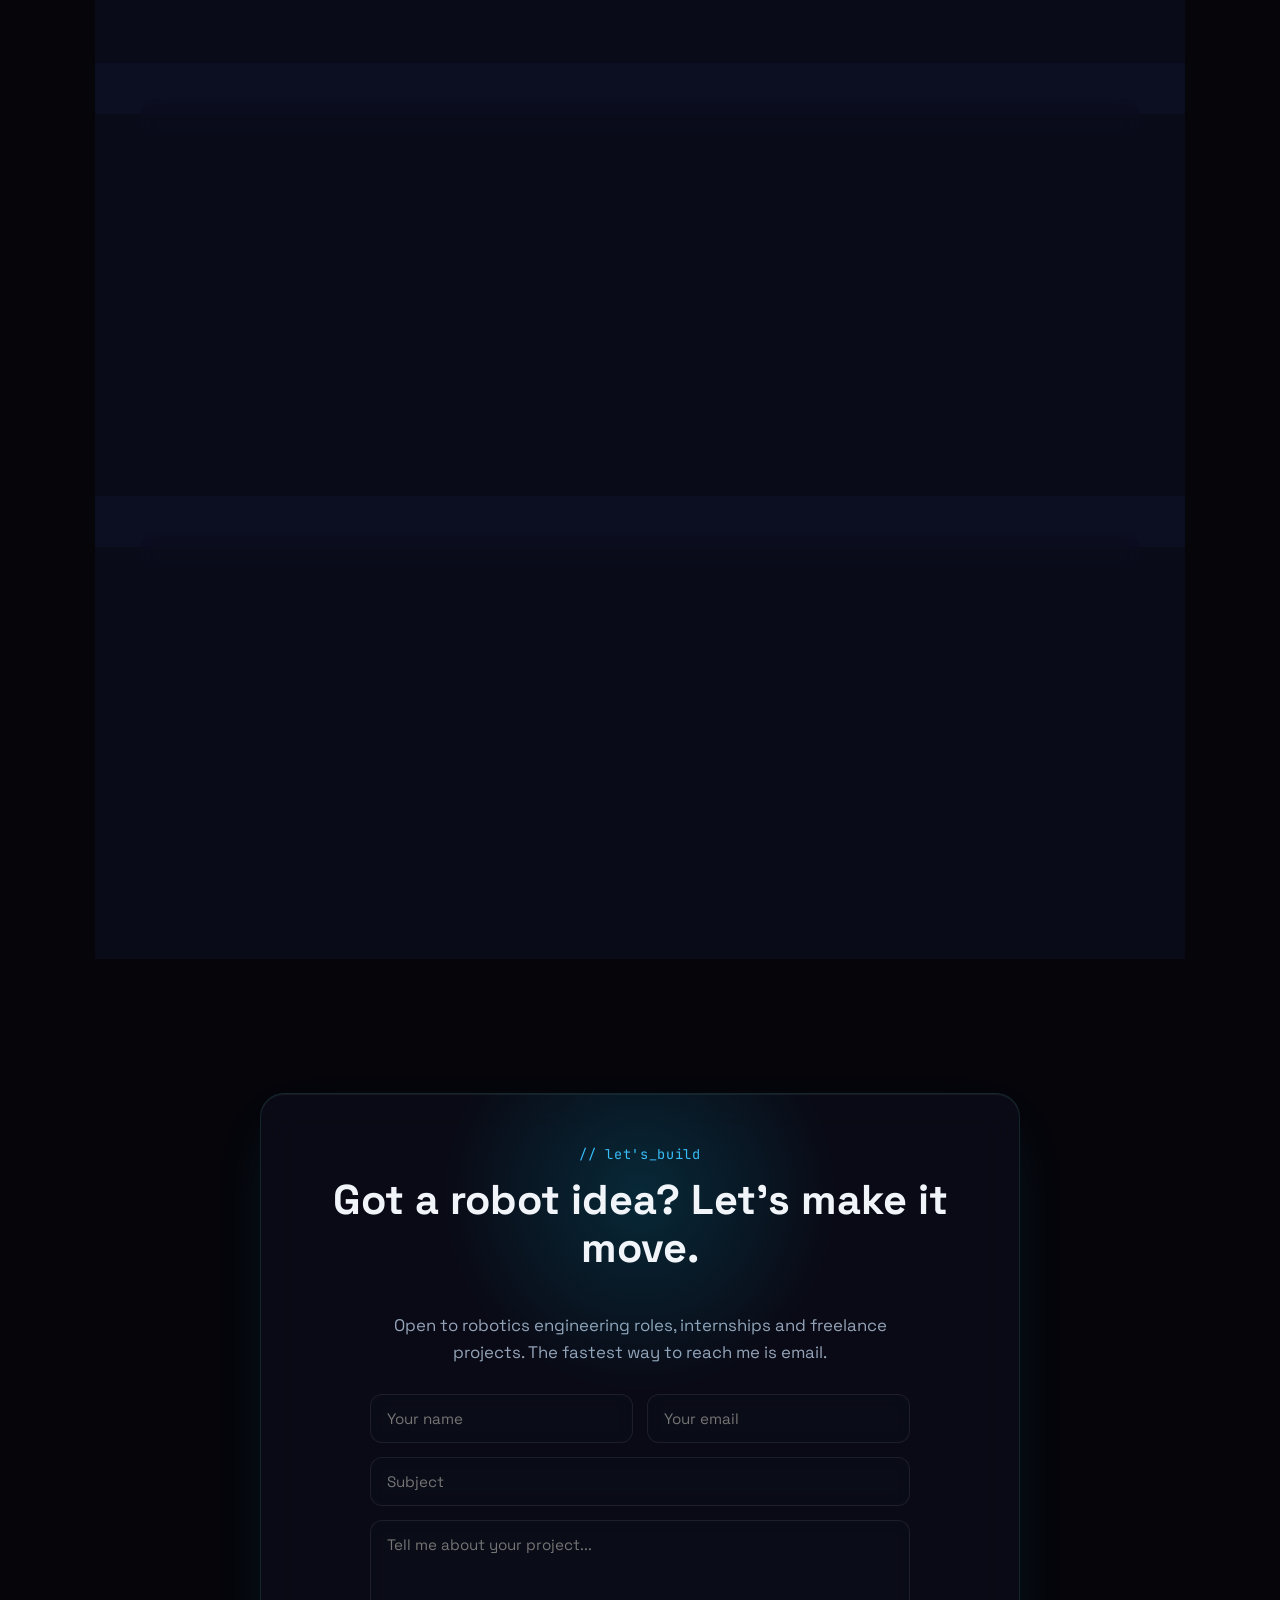
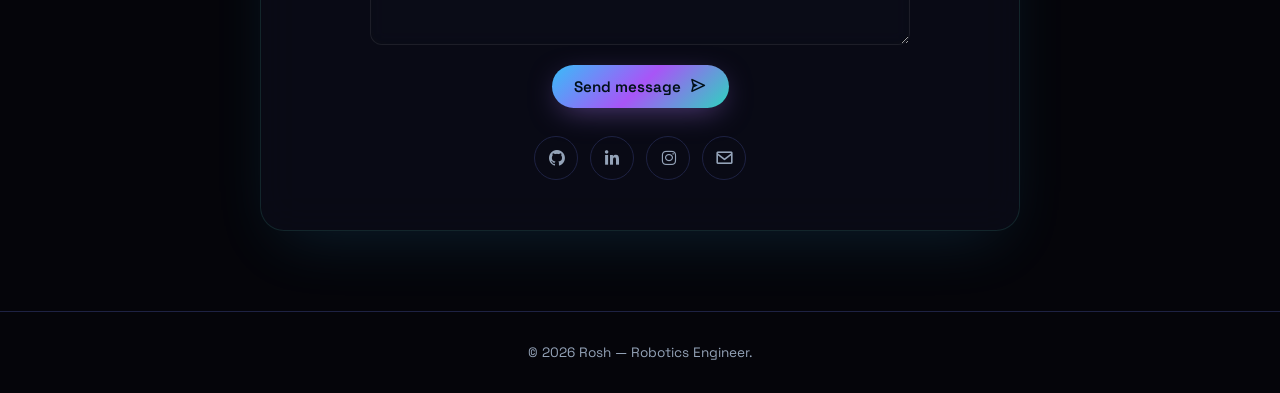
==== commit 98f62e65: "updated cv" ====
--- a/portfolio.html
+++ b/portfolio.html
@@ -42,7 +42,7 @@
       </ul>
     </nav>
     <div class="right-header">
-      <a href="#contact" class="btn">Hire me <i class='bx bx-right-arrow-alt'></i></a>
+      <a href="#contact" class="btn">Let's chat <i class='bx bx-message-dots'></i></a>
       <div class="menu-icon">
         <div class="bar"></div>
       </div>
@@ -84,9 +84,9 @@
         </div>
       </div>
       <div class="cta-row">
-        <a href="#projects" class="btn">View projects <i class='bx bx-right-arrow-alt'></i></a>
-        <a href="mailto:Roshansharma9591@gmail.com?subject=Let's%20connect" class="btn btn-ghost"><i
-            class='bx bx-envelope'></i> Contact me</a>
+        <a href="assests/Roshan_Sharma_CV.pdf" target="_blank" class="btn">Download CV <i
+            class='bx bxs-download'></i></a>
+        <a href="mailto:Roshansharma9591@gmail.com" class="btn btn-ghost"><i class='bx bx-envelope'></i> Contact me</a>
       </div>
       <div class="socials">
         <a href="https://github.com/Rosh264" target="_blank" rel="noreferrer" aria-label="GitHub"><i
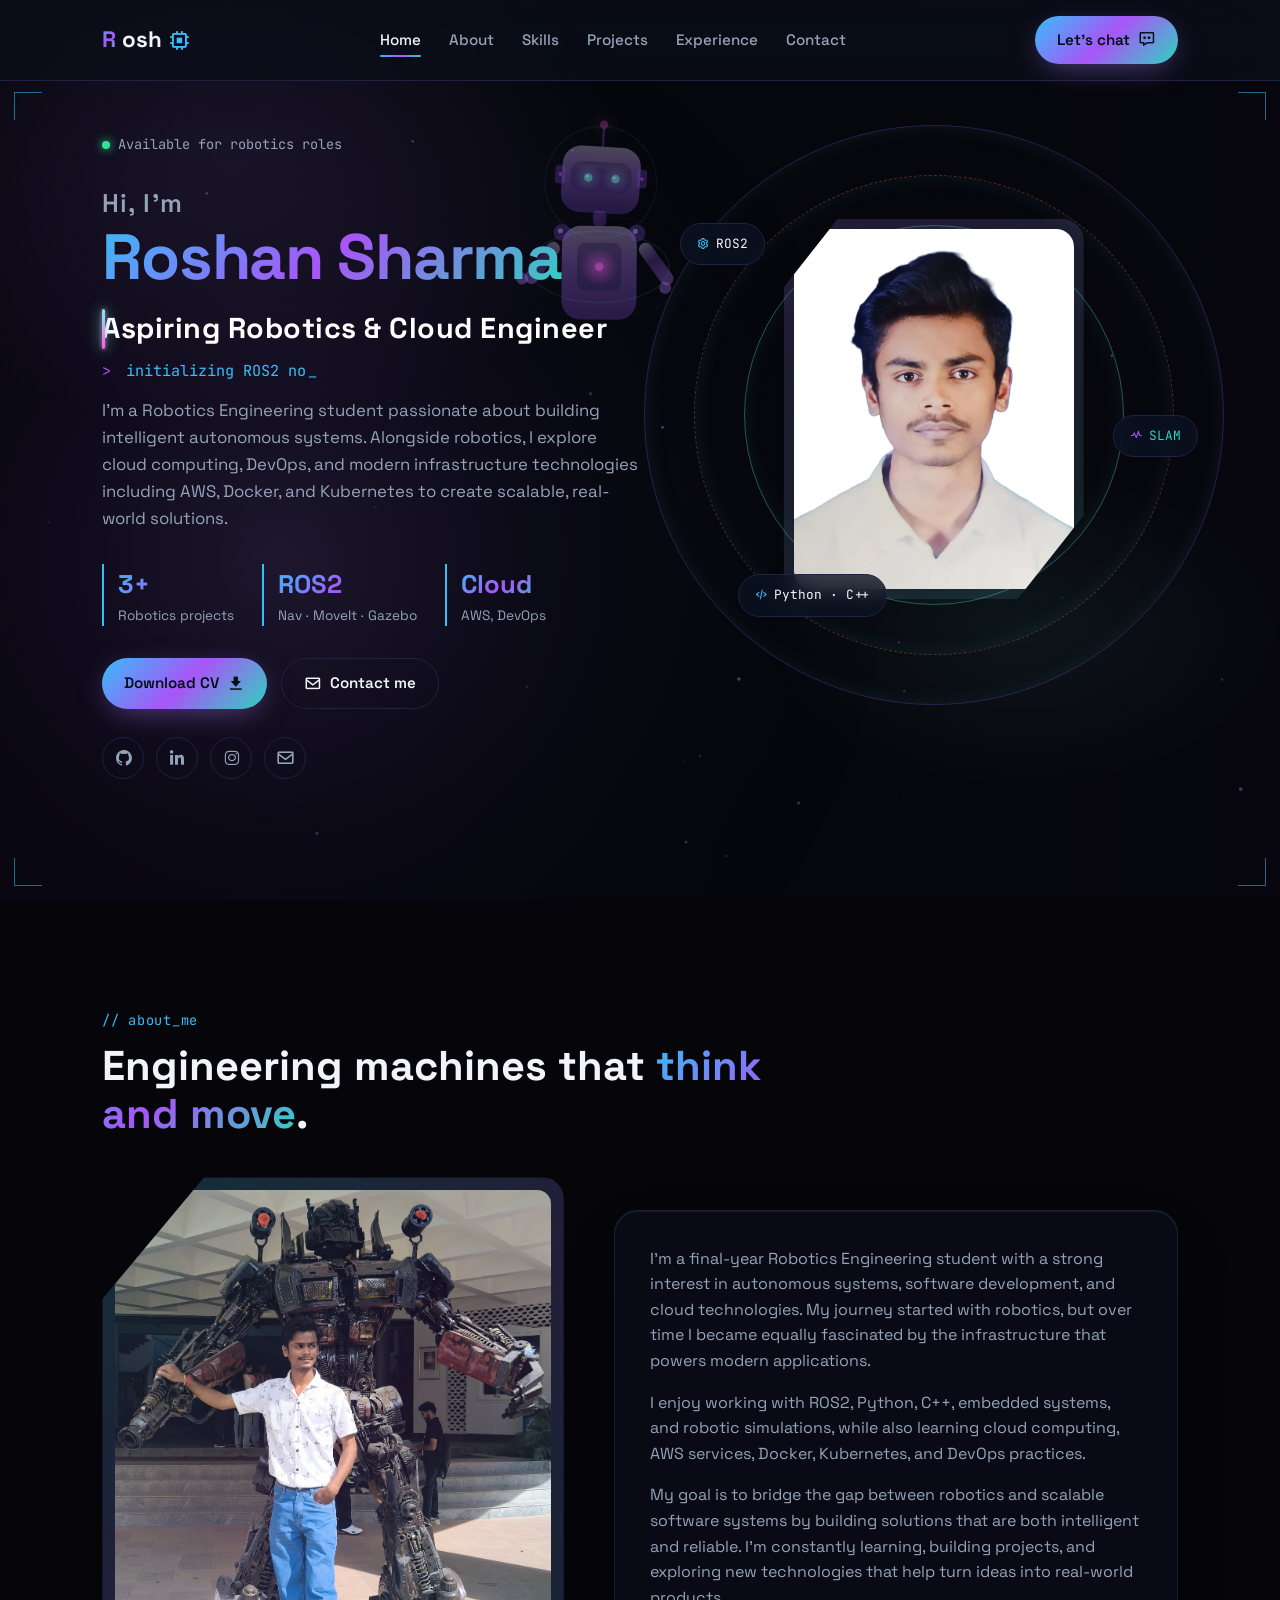
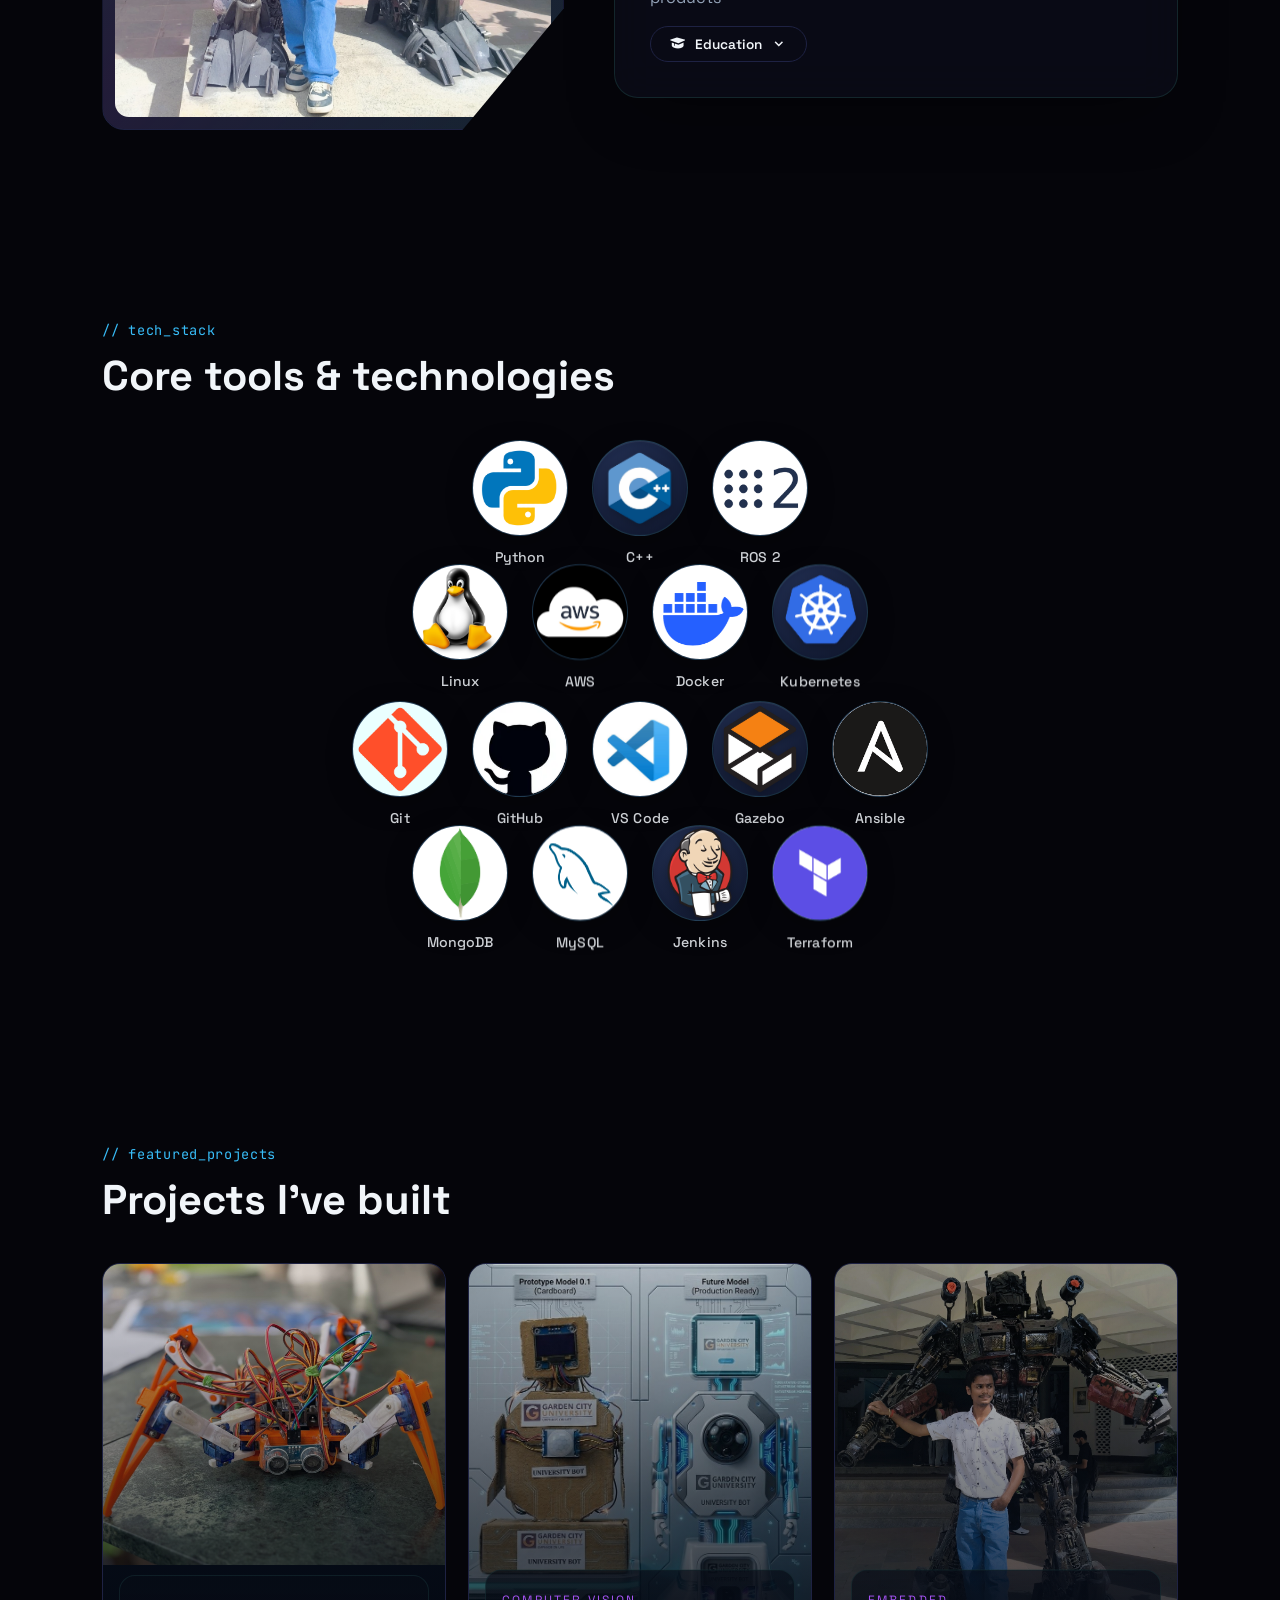
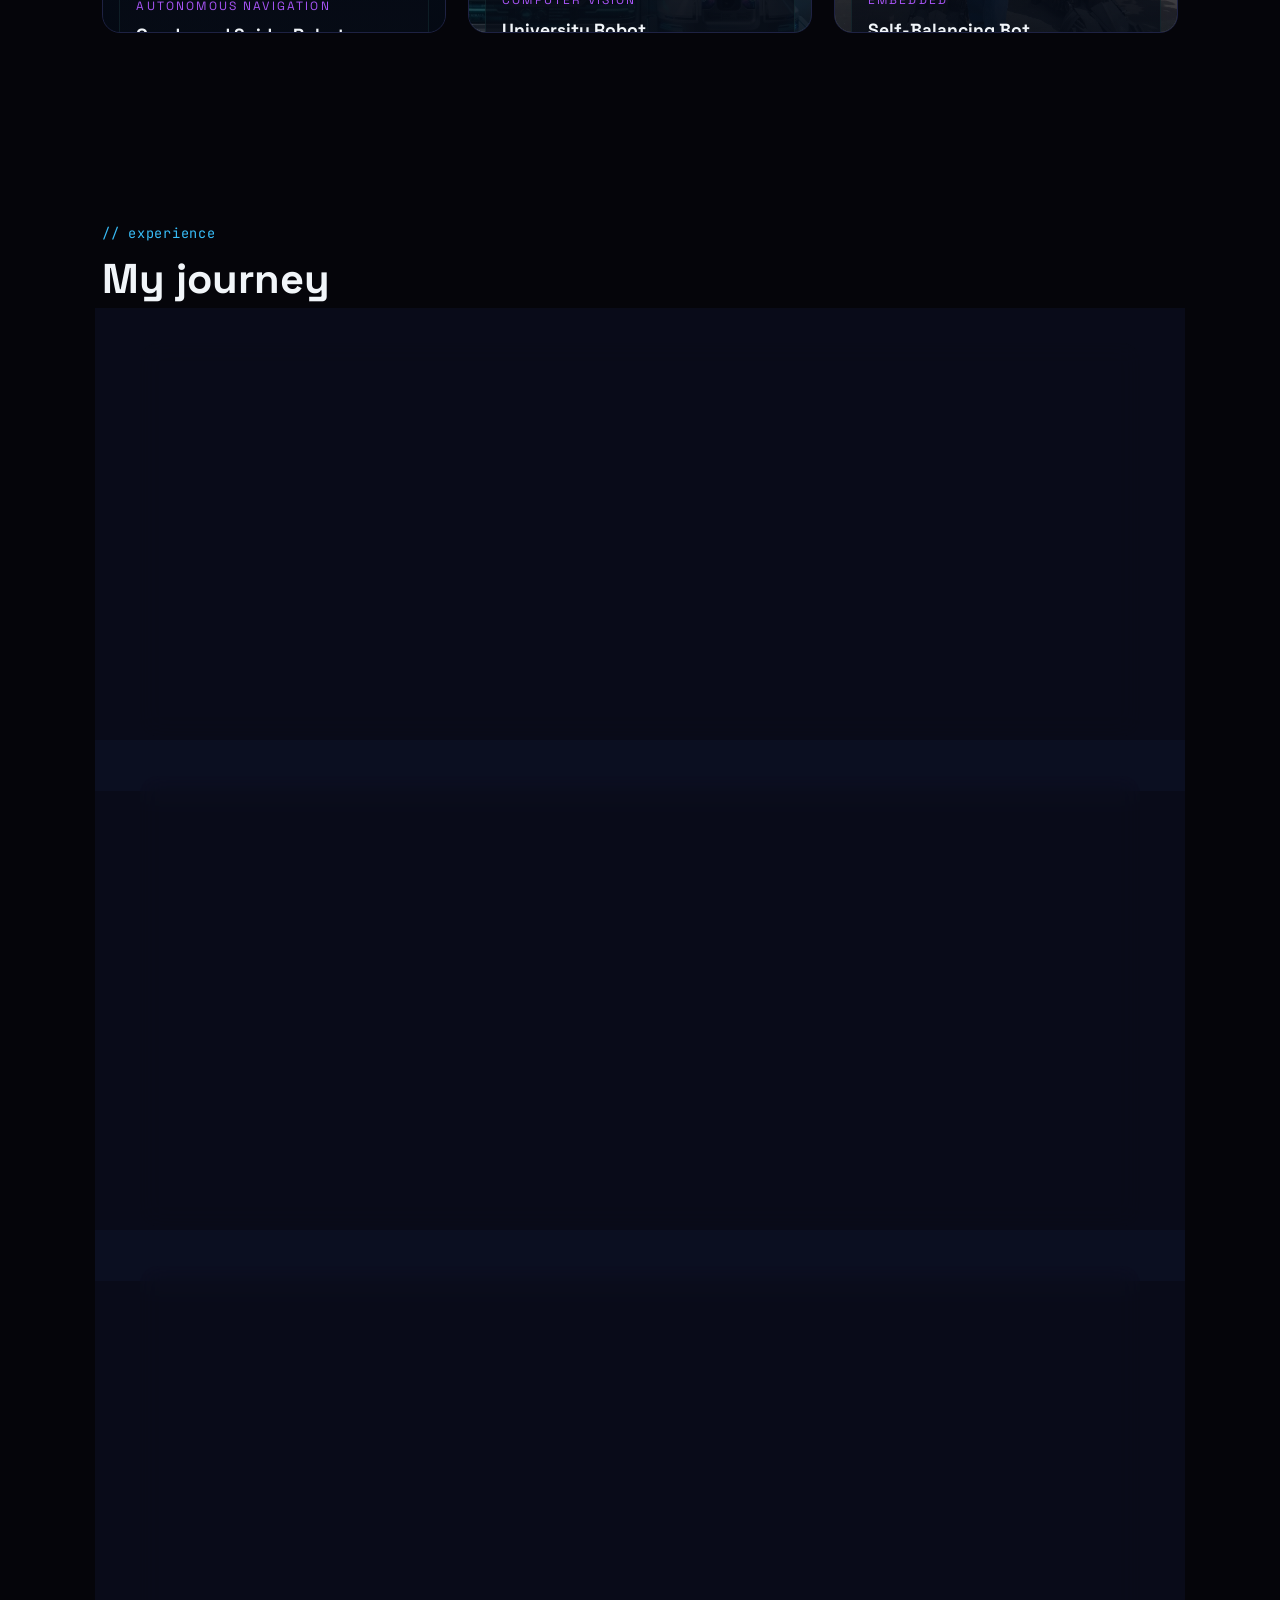
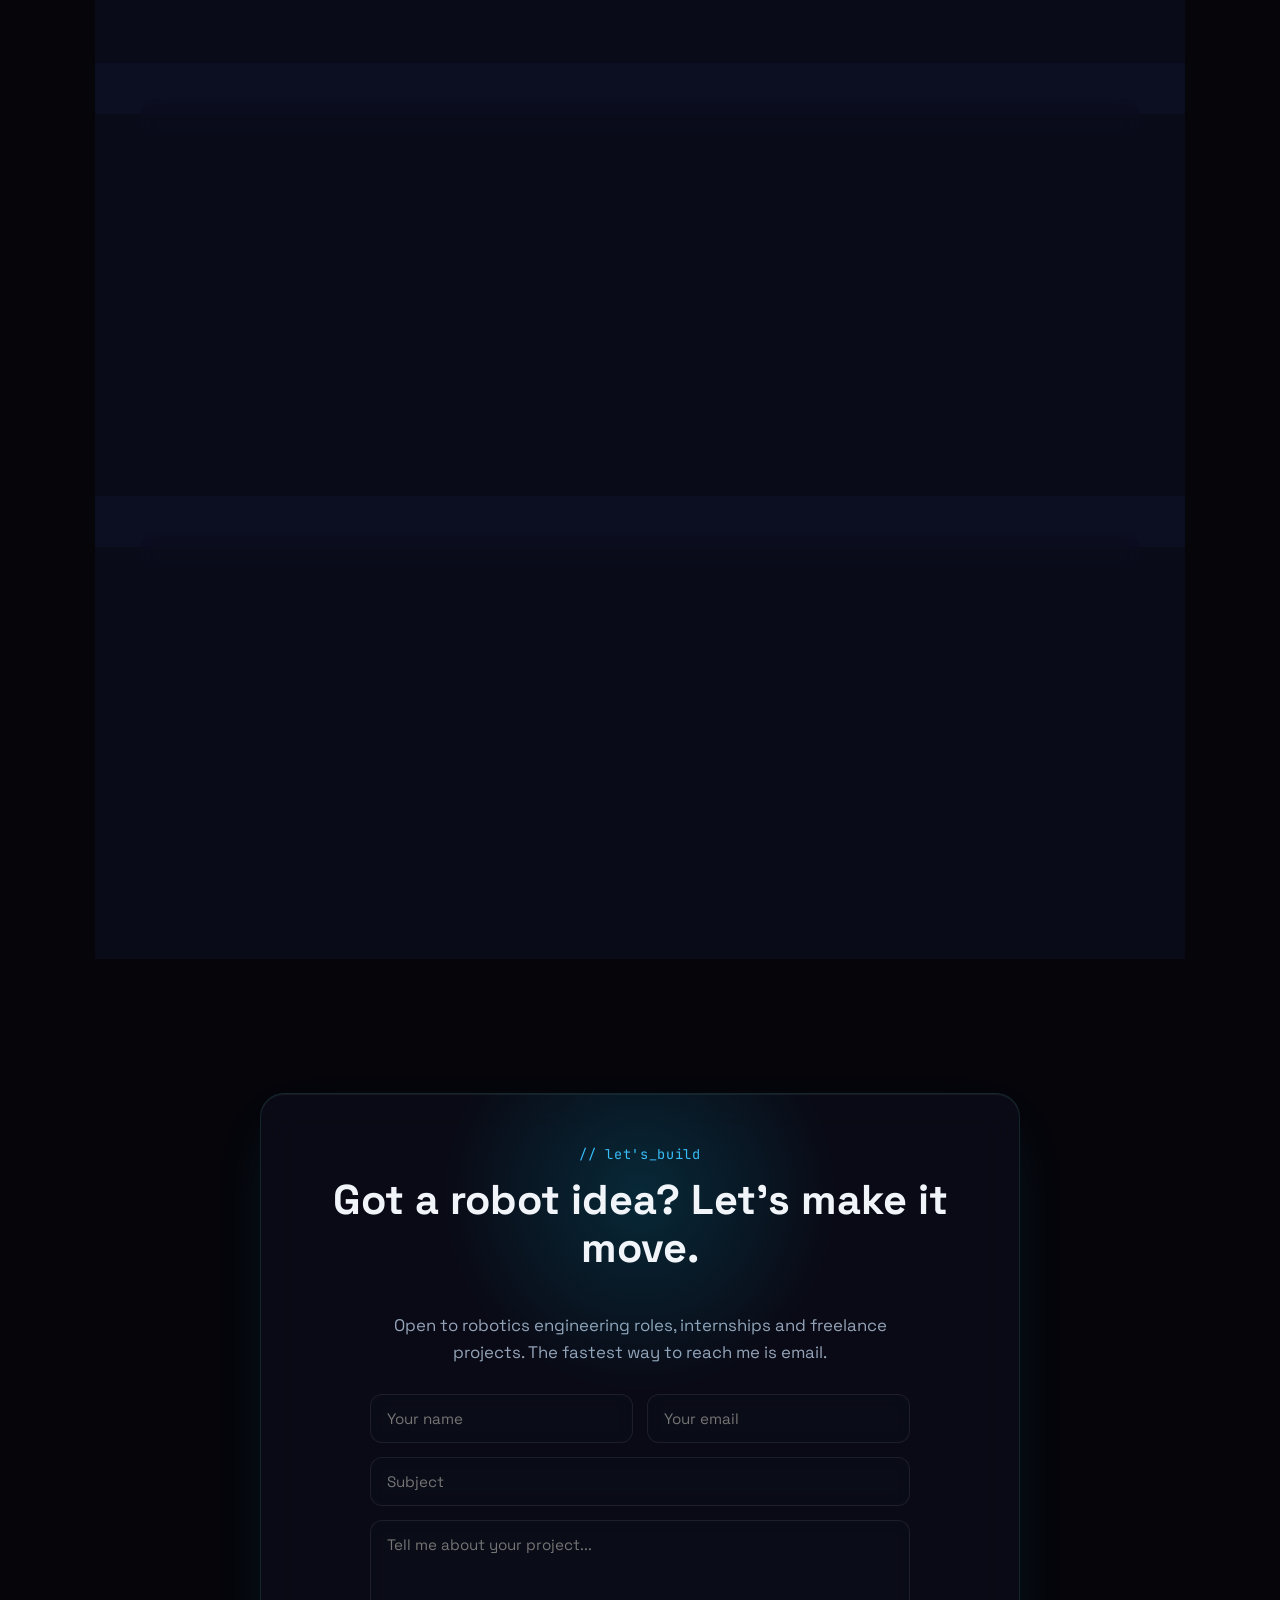
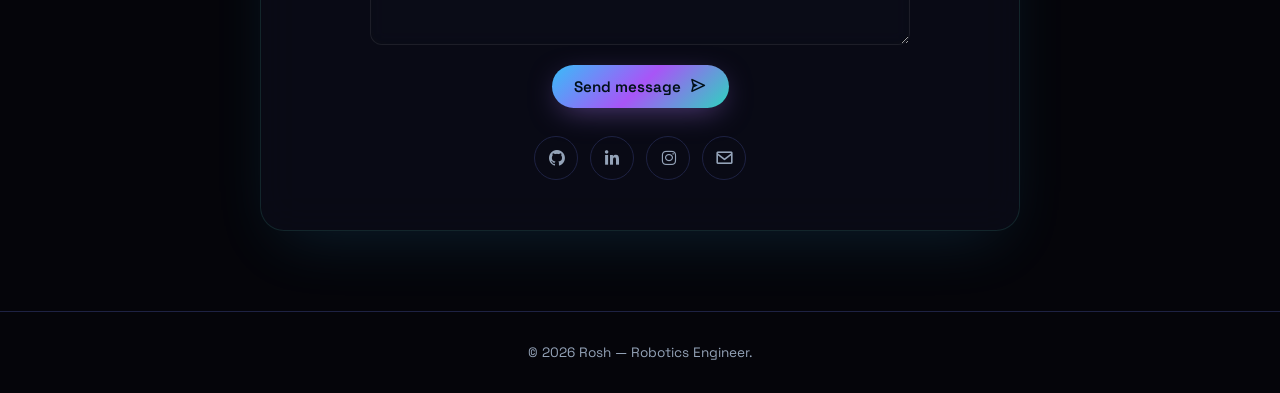
==== commit 928ee0ef: "added few icons and made changes" ====
--- a/portfolio.html
+++ b/portfolio.html
@@ -162,7 +162,7 @@
       <!-- Row 1: 3 icons -->
       <div class="hc-row">
         <div class="hc-cell">
-          <div class="hc-icon"><img src="assests/python-icon.png" alt="Python"></div>
+          <div class="hc-icon"><img src="assests/python_icon_white_bg.png" alt="Python"></div>
           <span>Python</span>
         </div>
         <div class="hc-cell">
@@ -185,7 +185,7 @@
           <span>AWS</span>
         </div>
         <div class="hc-cell">
-          <div class="hc-icon"><img src="assests/Docker-icon.png" alt="Docker"></div>
+          <div class="hc-icon"><img src="assests/Docker-image.png" alt="Docker"></div>
           <span>Docker</span>
         </div>
         <div class="hc-cell">
@@ -200,7 +200,7 @@
           <span>Git</span>
         </div>
         <div class="hc-cell">
-          <div class="hc-icon"><img src="assests/Github-icon.png" alt="GitHub"></div>
+          <div class="hc-icon"><img src="assests/Github-logo.png" alt="GitHub"></div>
           <span>GitHub</span>
         </div>
         <div class="hc-cell">
@@ -208,7 +208,7 @@
           <span>VS Code</span>
         </div>
         <div class="hc-cell">
-          <div class="hc-icon"><img src="assests/Gazebo-icon.png" alt="Gazebo"></div>
+          <div class="hc-icon"><img src="assests/image.png" alt="Gazebo"></div>
           <span>Gazebo</span>
         </div>
         <div class="hc-cell">
--- a/portfolio.css
+++ b/portfolio.css
@@ -739,7 +739,7 @@
   border: 1px solid rgba(94, 234, 212, 0.12);
   border-radius: 24px;
   padding: 35px;
-  box-shadow: 
+  box-shadow:
     0 24px 65px -20px rgba(0, 0, 0, 0.45),
     inset 0 1px 0 rgba(255, 255, 255, 0.06);
 }
@@ -857,14 +857,17 @@
 .hc-row:nth-child(odd) .hc-cell:nth-child(odd) {
   animation: hcFloat 5s ease-in-out infinite;
 }
+
 .hc-row:nth-child(odd) .hc-cell:nth-child(even) {
   animation: hcFloat 5.5s ease-in-out infinite;
   animation-delay: -1.5s;
 }
+
 .hc-row:nth-child(even) .hc-cell:nth-child(odd) {
   animation: hcFloat 4.8s ease-in-out infinite;
   animation-delay: -2.5s;
 }
+
 .hc-row:nth-child(even) .hc-cell:nth-child(even) {
   animation: hcFloat 5.2s ease-in-out infinite;
   animation-delay: -0.8s;
@@ -887,6 +890,7 @@
   position: relative;
 }
 
+
 /* Gradient border ring on hover */
 .hc-icon::before {
   content: "";
@@ -942,8 +946,15 @@
 }
 
 @keyframes hcFloat {
-  0%, 100% { transform: translateY(0); }
-  50% { transform: translateY(-12px); }
+
+  0%,
+  100% {
+    transform: translateY(0);
+  }
+
+  50% {
+    transform: translateY(-12px);
+  }
 }
 
 
@@ -1401,7 +1412,7 @@
     gap: 16px 20px;
   }
 
-  .hero-meta > div {
+  .hero-meta>div {
     text-align: left;
   }
 
@@ -1512,6 +1523,7 @@
 }
 
 @media (max-width: 480px) {
+
   .text-animate h2,
   .text-animate .paint {
     font-size: clamp(0.95rem, 5vw, 1.15rem);
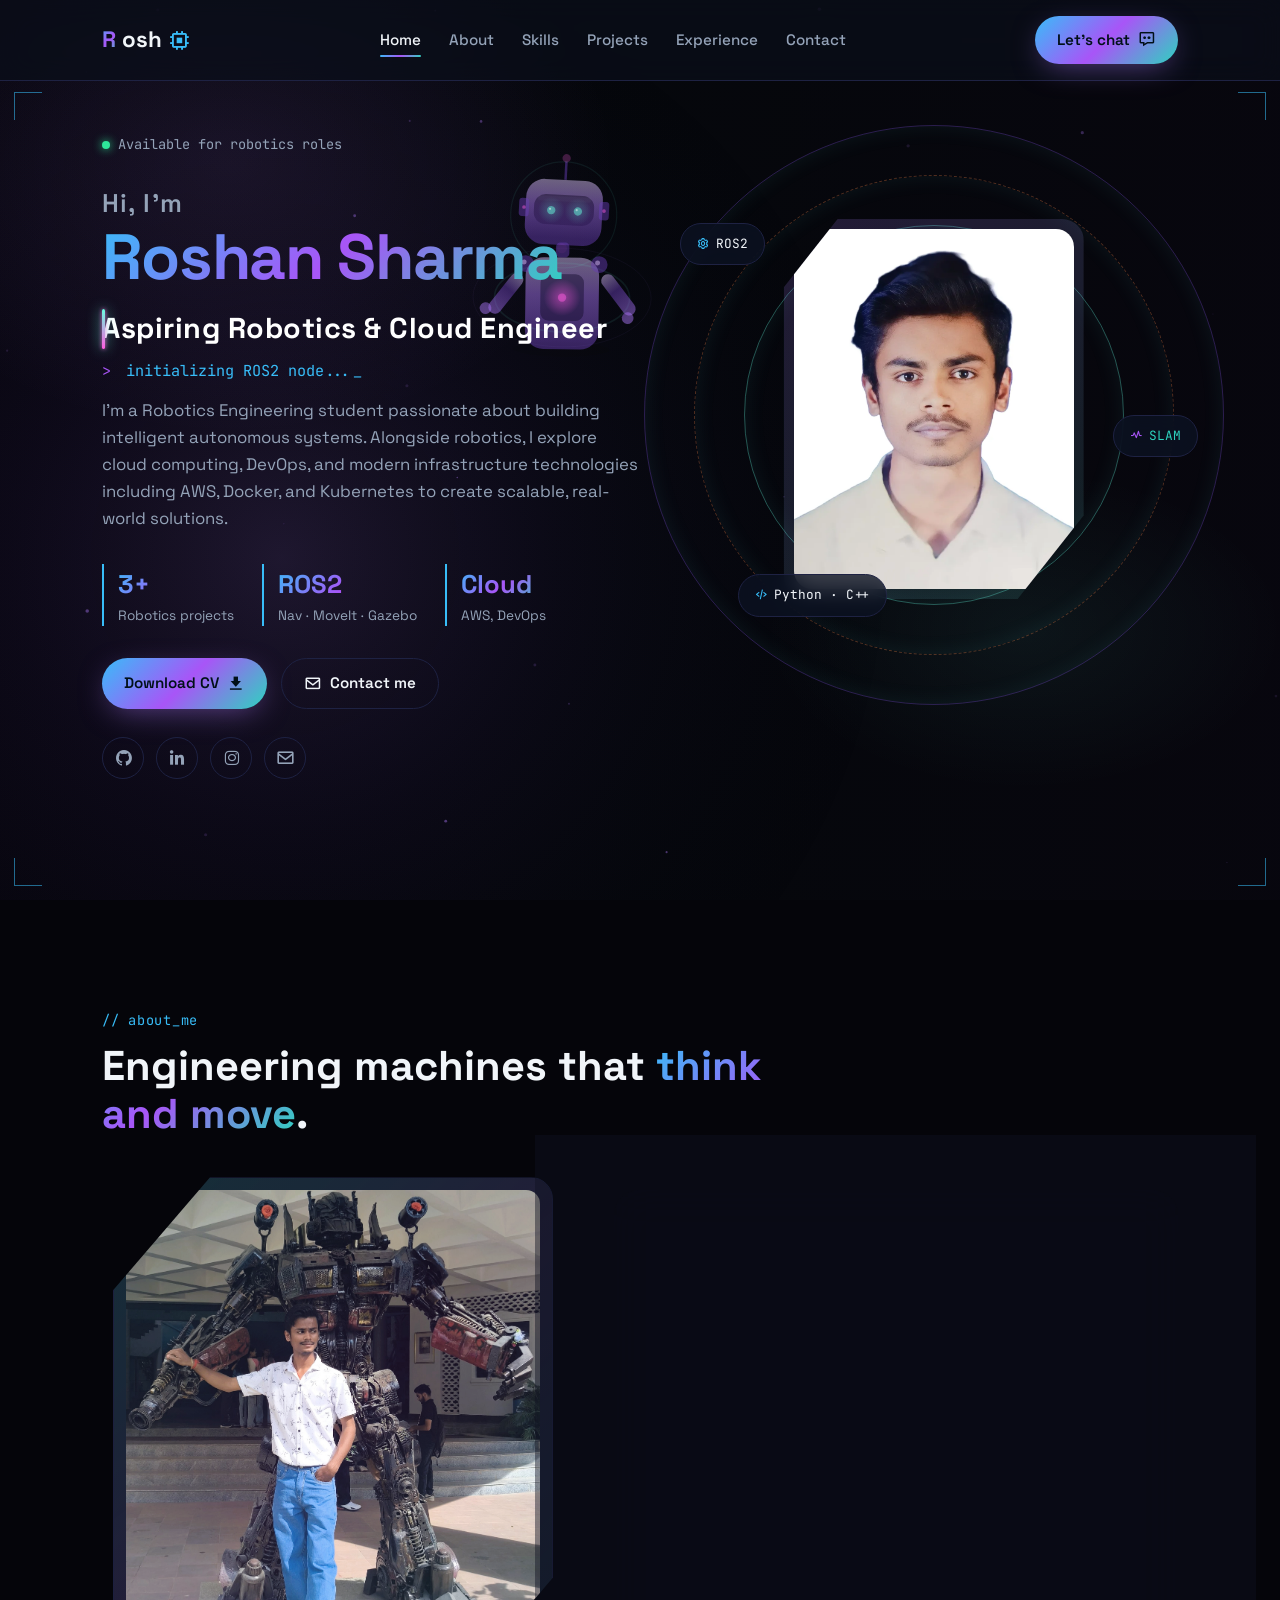
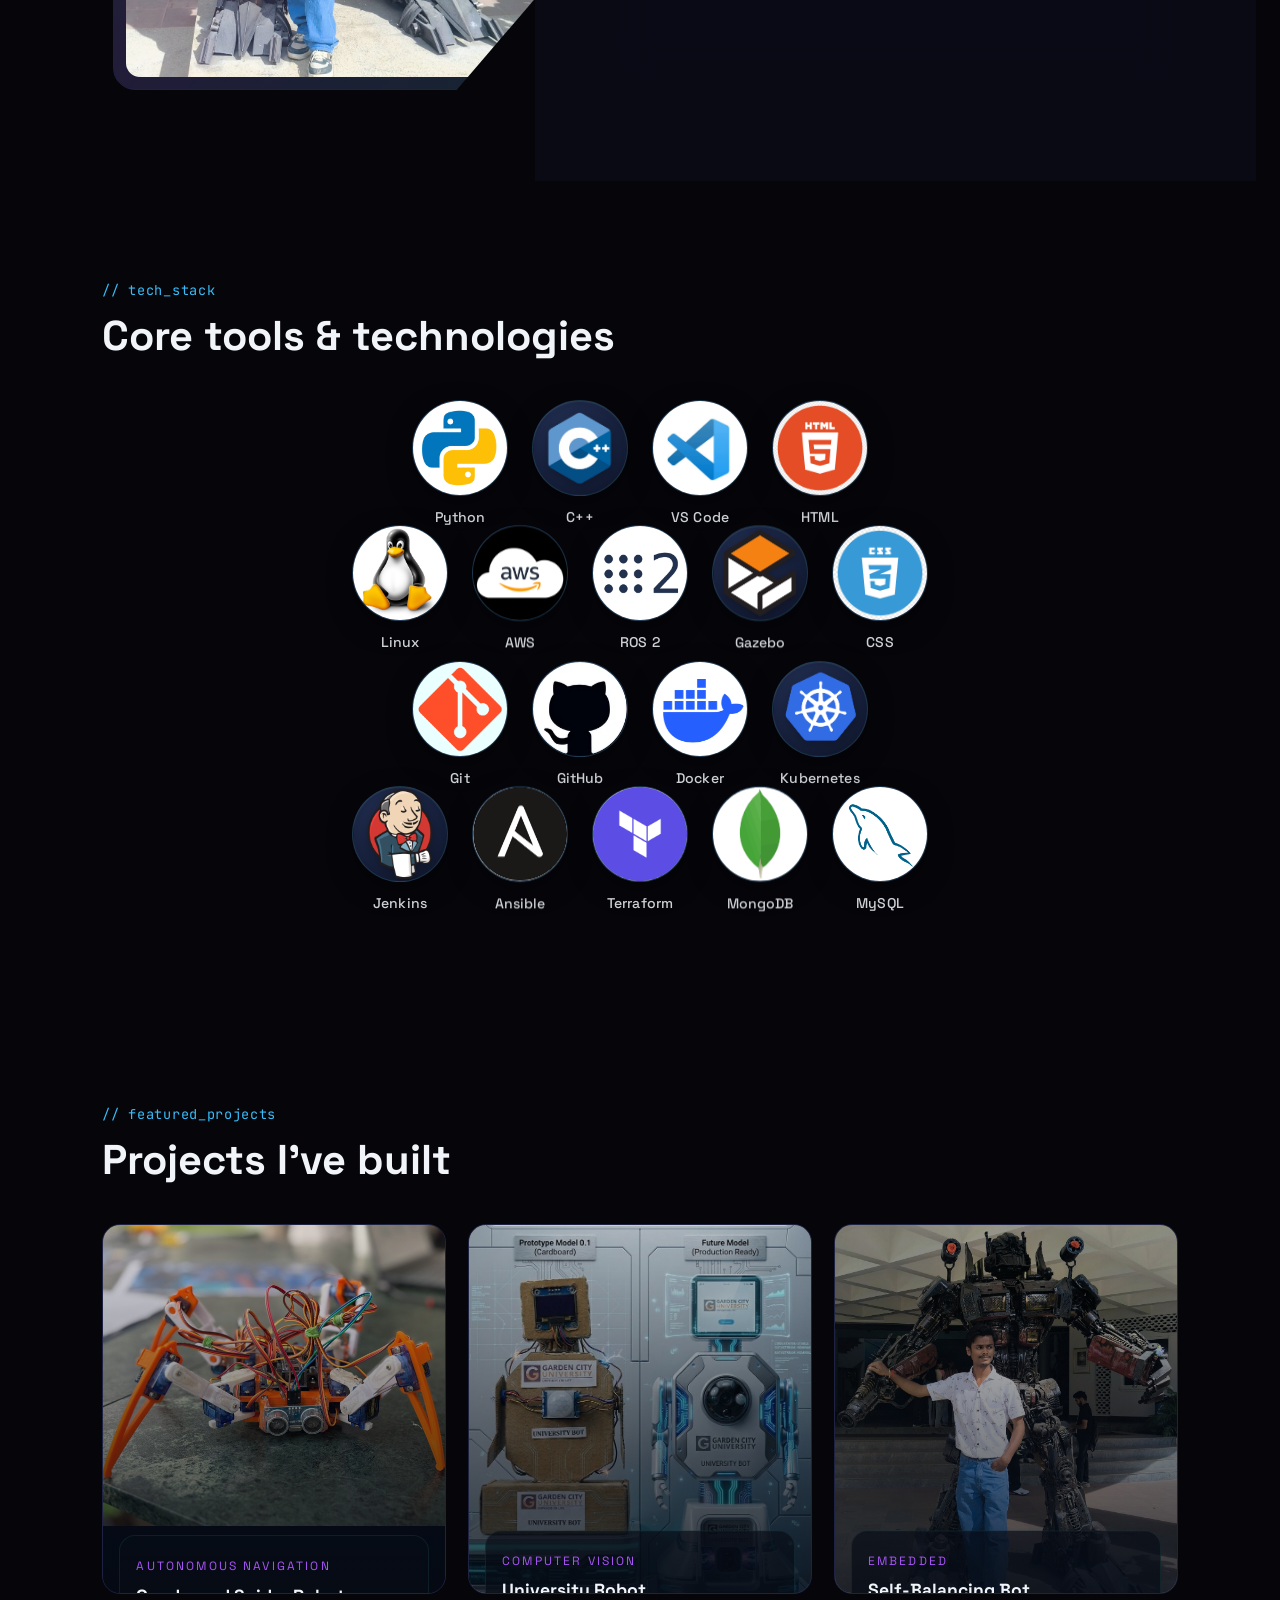
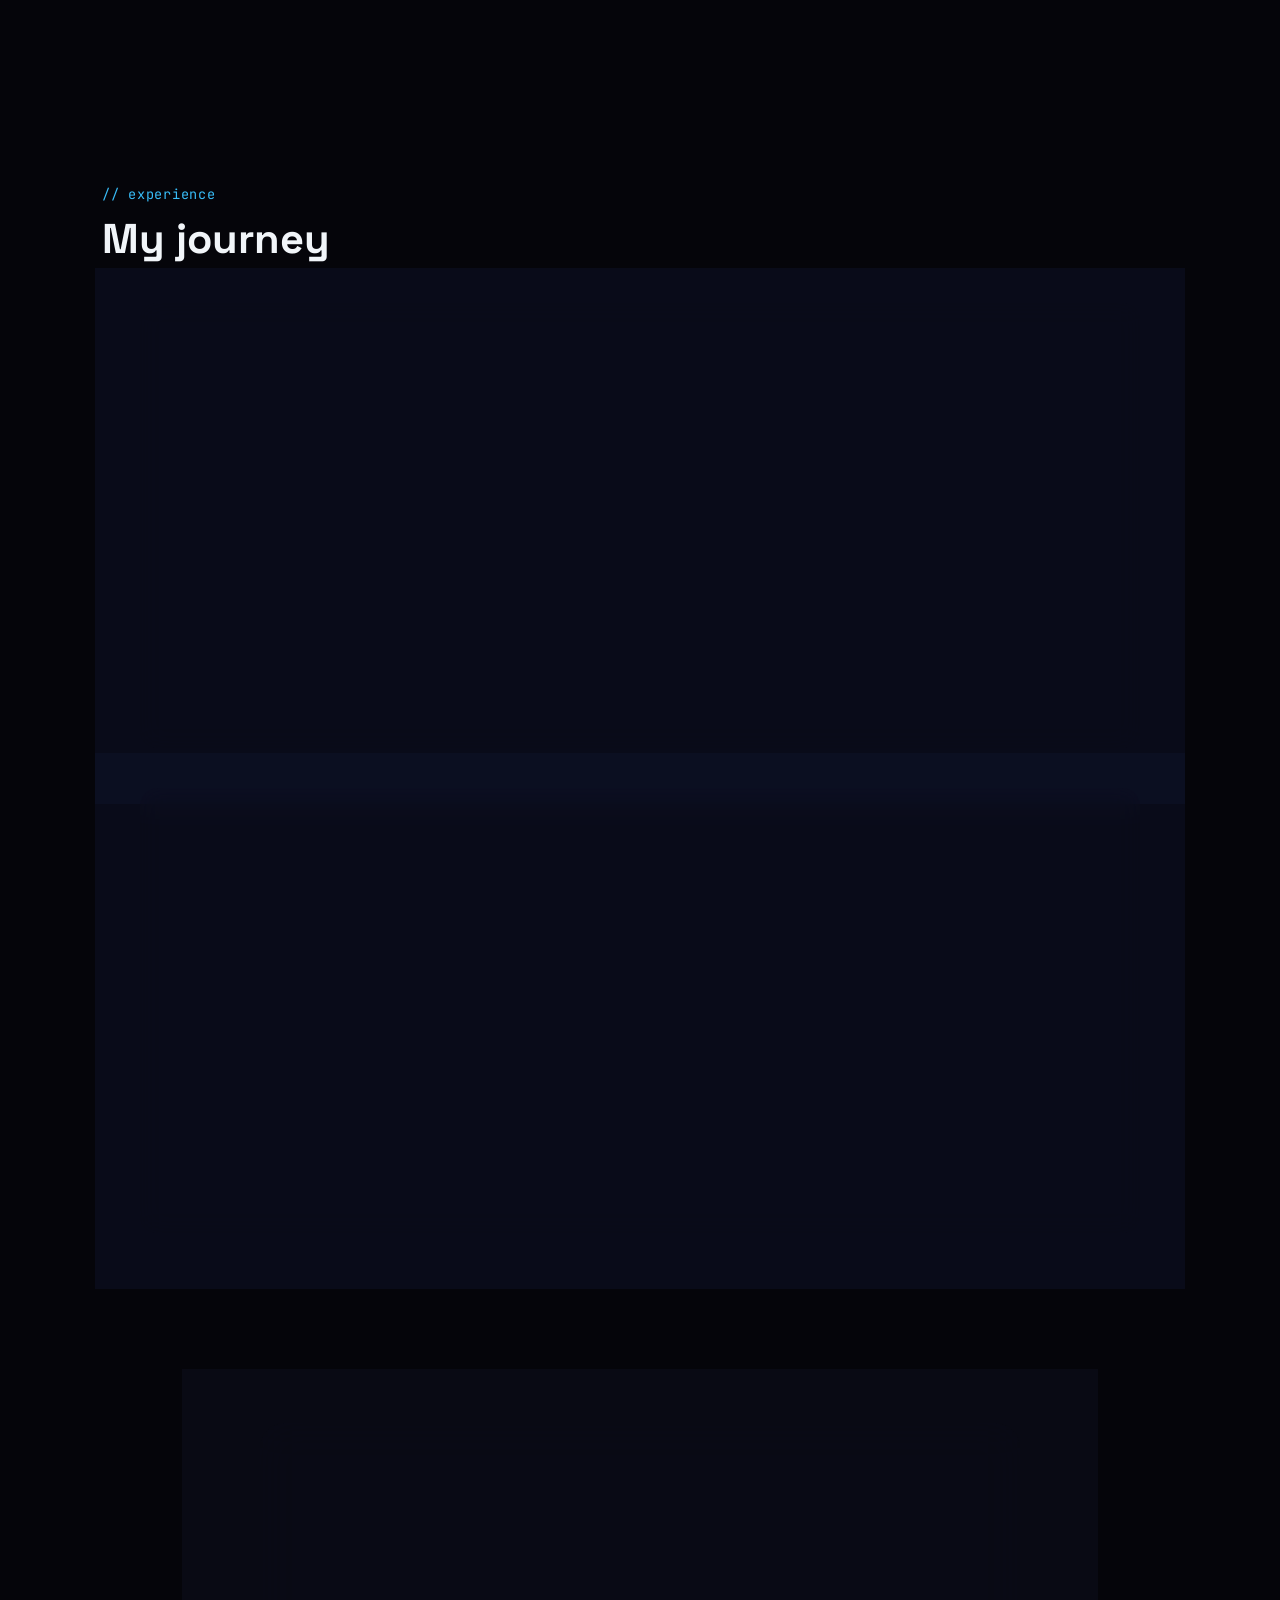
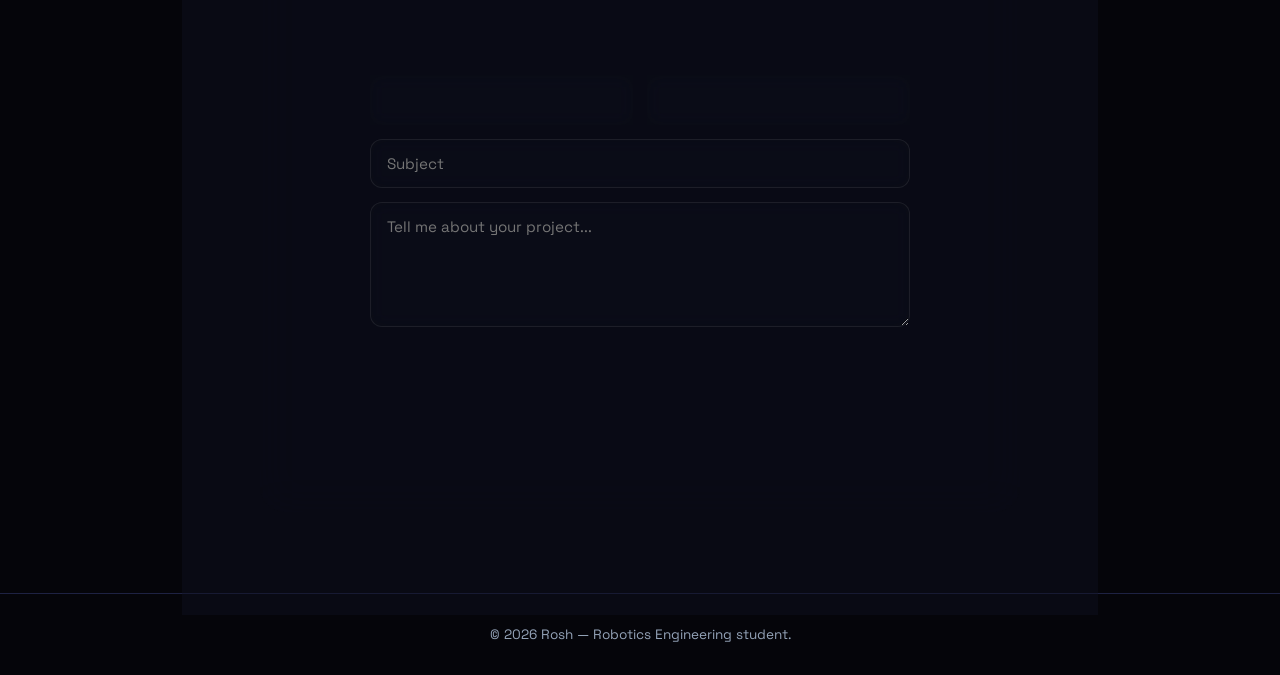
==== commit dcfe5d65: "few changes made in experience page" ====
--- a/portfolio.html
+++ b/portfolio.html
@@ -159,7 +159,7 @@
     <p class="section-label">// tech_stack</p>
     <h2 class="section-title">Core tools & technologies</h2>
     <div class="honeycomb">
-      <!-- Row 1: 3 icons -->
+      <!-- Row 1: 4 icons -->
       <div class="hc-row">
         <div class="hc-cell">
           <div class="hc-icon"><img src="assests/python_icon_white_bg.png" alt="Python"></div>
@@ -170,19 +170,46 @@
           <span>C++</span>
         </div>
         <div class="hc-cell">
+          <div class="hc-icon"><img src="assests/vsCode-icon.png" alt="VS Code"></div>
+          <span>VS Code</span>
+        </div>
+        <div class="hc-cell">
+          <div class="hc-icon"><img src="assests/HTML-icon.png" alt="HTML"></div>
+          <span>HTML</span>
+        </div>
+      </div>
+      <!-- Row 2: 5 icons (offset) -->
+      <div class="hc-row hc-offset">
+        <div class="hc-cell">
+          <div class="hc-icon"><img src="assests/linux-icon.png" alt="Linux"></div>
+          <span>Linux</span>
+        </div>
+        <div class="hc-cell">
+          <div class="hc-icon"><img src="assests/AWS-icon.png" alt="AWS"></div>
+          <span>AWS</span>
+        </div>
+        <div class="hc-cell">
           <div class="hc-icon"><img src="assests/Ros2-icon.png" alt="ROS 2"></div>
           <span>ROS 2</span>
         </div>
-      </div>
-      <!-- Row 2: 4 icons (offset) -->
-      <div class="hc-row hc-offset">
-        <div class="hc-cell">
-          <div class="hc-icon"><img src="assests/linux-icon.png" alt="Linux"></div>
-          <span>Linux</span>
-        </div>
-        <div class="hc-cell">
-          <div class="hc-icon"><img src="assests/AWS-icon.png" alt="AWS"></div>
-          <span>AWS</span>
+        <div class="hc-cell">
+          <div class="hc-icon"><img src="assests/image.png" alt="Gazebo"></div>
+          <span>Gazebo</span>
+        </div>
+        <div class="hc-cell">
+          <div class="hc-icon"><img src="assests/CSS-icon.png" alt="CSS"></div>
+          <span>CSS</span>
+        </div>
+      </div>
+      <!-- Row 3: 4 icons -->
+      <div class="hc-row">
+        <div class="hc-cell">
+          <div class="hc-icon"><img src="assests/Git-icon.png" alt="Git"></div>
+          <span>Git</span>
+        </div>
+        <div class="hc-cell">
+          <div class="hc-icon"><img src="assests/Github-logo.png" alt="GitHub"></div>
+          <span>GitHub</span>
         </div>
         <div class="hc-cell">
           <div class="hc-icon"><img src="assests/Docker-image.png" alt="Docker"></div>
@@ -193,31 +220,20 @@
           <span>Kubernetes</span>
         </div>
       </div>
-      <!-- Row 3: 5 icons -->
-      <div class="hc-row">
-        <div class="hc-cell">
-          <div class="hc-icon"><img src="assests/Git-icon.png" alt="Git"></div>
-          <span>Git</span>
-        </div>
-        <div class="hc-cell">
-          <div class="hc-icon"><img src="assests/Github-logo.png" alt="GitHub"></div>
-          <span>GitHub</span>
-        </div>
-        <div class="hc-cell">
-          <div class="hc-icon"><img src="assests/vsCode-icon.png" alt="VS Code"></div>
-          <span>VS Code</span>
-        </div>
-        <div class="hc-cell">
-          <div class="hc-icon"><img src="assests/image.png" alt="Gazebo"></div>
-          <span>Gazebo</span>
+      <!-- Row 4: 5 icons (offset) -->
+      <div class="hc-row hc-offset">
+        <div class="hc-cell">
+          <div class="hc-icon"><img src="assests/jenkins-icon.png" alt="Jenkins"></div>
+          <span>Jenkins</span>
         </div>
         <div class="hc-cell">
           <div class="hc-icon"><img src="assests/ansible-icon.png" alt="Ansible"></div>
           <span>Ansible</span>
         </div>
-      </div>
-      <!-- Row 4: 4 icons (offset) -->
-      <div class="hc-row hc-offset">
+        <div class="hc-cell">
+          <div class="hc-icon"><img src="assests/terraform-icon.png" alt="Terraform"></div>
+          <span>Terraform</span>
+        </div>
         <div class="hc-cell">
           <div class="hc-icon"><img src="assests/mongoDB-icon.png" alt="MongoDB"></div>
           <span>MongoDB</span>
@@ -225,14 +241,6 @@
         <div class="hc-cell">
           <div class="hc-icon"><img src="assests/mySQL-icon.png" alt="MySQL"></div>
           <span>MySQL</span>
-        </div>
-        <div class="hc-cell">
-          <div class="hc-icon"><img src="assests/jenkins-icon.png" alt="Jenkins"></div>
-          <span>Jenkins</span>
-        </div>
-        <div class="hc-cell">
-          <div class="hc-icon"><img src="assests/terraform-icon.png" alt="Terraform"></div>
-          <span>Terraform</span>
         </div>
       </div>
     </div>
@@ -307,229 +315,237 @@
       <!-- Card 1 -->
       <div class="journey-card">
         <div class="journey-img-container">
-          <img src="assests/meNrobo.jpg" alt="B.E. in Robotics Engineering" />
+          <img src="assests/meNrobo.jpg" alt="Customer Outreach Executive" />
         </div>
         <div class="journey-details">
-          <h3>B.E. in Robotics Engineering</h3>
-          <table class="journey-table">
-            <tr>
-              <td>
-                <div class="j-label">
-                  <span class="j-icon"><i class='bx bxs-graduation'></i></span>
-                  <span>Institution</span>
-                </div>
-              </td>
-              <td>Garden City University, Bengaluru</td>
-            </tr>
-            <tr>
-              <td>
-                <div class="j-label">
-                  <span class="j-icon"><i class='bx bxs-calendar'></i></span>
-                  <span>Timeline</span>
-                </div>
-              </td>
-              <td>2023 — 2027 (7th Semester)</td>
-            </tr>
-            <tr>
-              <td>
-                <div class="j-label">
-                  <span class="j-icon"><i class='bx bxs-chip'></i></span>
-                  <span>Core Focus</span>
-                </div>
-              </td>
-              <td>Autonomous Mobile Robotics, Embedded Systems, Cloud Computing</td>
-            </tr>
-          </table>
-          <div class="journey-tags">
-            <span class="j-tag">Robotics</span>
-            <span class="j-tag">Autonomous Systems</span>
-            <span class="j-tag">ROS2</span>
-            <span class="j-tag">Cloud &amp; DevOps</span>
-          </div>
-          <a href="#projects" class="btn btn-sm">View Projects <i class='bx bx-right-arrow-alt'></i></a>
+          <h3>Customer Outreach Executive</h3>
+          <div class="journey-meta-details">
+            <table class="journey-table">
+              <tr>
+                <td>
+                  <div class="j-label">
+                    <span class="j-icon"><i class='bx bxs-business'></i></span>
+                    <span>Company</span>
+                  </div>
+                </td>
+                <td>Bharath Finnovation — KreditBee (Financial Products &amp; Services)</td>
+              </tr>
+              <tr>
+                <td>
+                  <div class="j-label">
+                    <span class="j-icon"><i class='bx bxs-calendar'></i></span>
+                    <span>Timeline</span>
+                  </div>
+                </td>
+                <td>2023</td>
+              </tr>
+              <tr>
+                <td>
+                  <div class="j-label">
+                    <span class="j-icon"><i class='bx bxs-conversation'></i></span>
+                    <span>Key Role</span>
+                  </div>
+                </td>
+                <td>Conducted outbound calls to prospective customers to promote KreditBee's financial products and
+                  services. Maintained persuasive communication skills to consistently achieve daily conversion targets.
+                </td>
+              </tr>
+            </table>
+            <div class="journey-tags">
+              <span class="j-tag">Outbound Sales</span>
+              <span class="j-tag">Fintech Products</span>
+              <span class="j-tag">Customer Outreach</span>
+              <span class="j-tag">Communication</span>
+            </div>
+          </div>
         </div>
       </div>
 
       <!-- Card 2 -->
       <div class="journey-card">
         <div class="journey-img-container">
-          <img src="assests/redshirt.jpg" alt="Freelance Event Management" />
+          <img src="assests/redshirt.jpg" alt="Event Management Coordinator" />
         </div>
         <div class="journey-details">
-          <h3>Freelance Event Management</h3>
-          <table class="journey-table">
-            <tr>
-              <td>
-                <div class="j-label">
-                  <span class="j-icon"><i class='bx bxs-briefcase'></i></span>
-                  <span>Brands</span>
-                </div>
-              </td>
-              <td>Swiggy Mall, Instamart, Blinkit, Bigbasket, Narayana Health Care &amp; others</td>
-            </tr>
-            <tr>
-              <td>
-                <div class="j-label">
-                  <span class="j-icon"><i class='bx bxs-calendar'></i></span>
-                  <span>Timeline</span>
-                </div>
-              </td>
-              <td>2023 — Present</td>
-            </tr>
-            <tr>
-              <td>
-                <div class="j-label">
-                  <span class="j-icon"><i class='bx bxs-award'></i></span>
-                  <span>Role</span>
-                </div>
-              </td>
-              <td>Planned campaigns, on-ground activations, brand visibility, and target delivery</td>
-            </tr>
-          </table>
-          <div class="journey-tags">
-            <span class="j-tag">Campaigns</span>
-            <span class="j-tag">Brand Visibility</span>
-            <span class="j-tag">On-ground Activations</span>
-            <span class="j-tag">Operations</span>
-          </div>
-          <a href="#contact" class="btn btn-sm">Contact Me <i class='bx bx-right-arrow-alt'></i></a>
-        </div>
-      </div>
-
-      <!-- Card 3 -->
+          <h3>Event Management Coordinator</h3>
+          <div class="journey-meta-details">
+            <table class="journey-table">
+              <tr>
+                <td>
+                  <div class="j-label">
+                    <span class="j-icon"><i class='bx bxs-briefcase'></i></span>
+                    <span>Brands</span>
+                  </div>
+                </td>
+                <td>Swiggy Mall, Guvi|HCL, Instamart, Pincode by PhonePe, Narayana Health Care</td>
+              </tr>
+              <tr>
+                <td>
+                  <div class="j-label">
+                    <span class="j-icon"><i class='bx bxs-calendar'></i></span>
+                    <span>Timeline</span>
+                  </div>
+                </td>
+                <td>Freelance · 2024 — 2025</td>
+              </tr>
+              <tr>
+                <td>
+                  <div class="j-label">
+                    <span class="j-icon"><i class='bx bxs-award'></i></span>
+                    <span>Key Role</span>
+                  </div>
+                </td>
+                <td>Planned and executed on-ground promotional campaigns for multiple high-profile consumer brands.
+                  Coordinated teams and managed customer engagement drives, consistently achieving brand visibility
+                  targets.</td>
+              </tr>
+            </table>
+            <div class="journey-tags">
+              <span class="j-tag">Campaigns</span>
+              <span class="j-tag">Brand Visibility</span>
+              <span class="j-tag">On-ground Activations</span>
+              <span class="j-tag">Team Coordination</span>
+            </div>
+          </div>
+        </div>
+      </div>
+
+      <!-- Cards 3-5 commented out for future updates
       <div class="journey-card">
         <div class="journey-img-container">
           <img src="assests/profile.png" alt="Bharath Finnovation" />
         </div>
         <div class="journey-details">
           <h3>Customer Relations Specialist</h3>
-          <table class="journey-table">
-            <tr>
-              <td>
-                <div class="j-label">
-                  <span class="j-icon"><i class='bx bxs-business'></i></span>
-                  <span>Company</span>
-                </div>
-              </td>
-              <td>Bharath Finnovation (KreditBee)</td>
-            </tr>
-            <tr>
-              <td>
-                <div class="j-label">
-                  <span class="j-icon"><i class='bx bxs-calendar'></i></span>
-                  <span>Timeline</span>
-                </div>
-              </td>
-              <td>2023</td>
-            </tr>
-            <tr>
-              <td>
-                <div class="j-label">
-                  <span class="j-icon"><i class='bx bxs-conversation'></i></span>
-                  <span>Key Skill</span>
-                </div>
-              </td>
-              <td>Outbound communications, persuasion, client relations, and target achievement</td>
-            </tr>
-          </table>
-          <div class="journey-tags">
-            <span class="j-tag">Customer Relations</span>
-            <span class="j-tag">Fintech Products</span>
-            <span class="j-tag">Communication</span>
-          </div>
-          <a href="#contact" class="btn btn-sm">Contact Me <i class='bx bx-right-arrow-alt'></i></a>
-        </div>
-      </div>
-
-      <!-- Card 4 -->
+          <div class="journey-meta-details">
+            <table class="journey-table">
+              <tr>
+                <td>
+                  <div class="j-label">
+                    <span class="j-icon"><i class='bx bxs-business'></i></span>
+                    <span>Company</span>
+                  </div>
+                </td>
+                <td>Bharath Finnovation (KreditBee)</td>
+              </tr>
+              <tr>
+                <td>
+                  <div class="j-label">
+                    <span class="j-icon"><i class='bx bxs-calendar'></i></span>
+                    <span>Timeline</span>
+                  </div>
+                </td>
+                <td>2023</td>
+              </tr>
+              <tr>
+                <td>
+                  <div class="j-label">
+                    <span class="j-icon"><i class='bx bxs-conversation'></i></span>
+                    <span>Key Skill</span>
+                  </div>
+                </td>
+                <td>Outbound communications, persuasion, client relations, and target achievement</td>
+              </tr>
+            </table>
+            <div class="journey-tags">
+              <span class="j-tag">Customer Relations</span>
+              <span class="j-tag">Fintech Products</span>
+              <span class="j-tag">Communication</span>
+            </div>
+          </div>
+        </div>
+      </div>
+
       <div class="journey-card">
         <div class="journey-img-container">
           <img src="assests/spider-robot-front.jpeg" alt="Indiranagar Composite PU College" />
         </div>
         <div class="journey-details">
           <h3>Pre-University Education</h3>
-          <table class="journey-table">
-            <tr>
-              <td>
-                <div class="j-label">
-                  <span class="j-icon"><i class='bx bxs-graduation'></i></span>
-                  <span>Institution</span>
-                </div>
-              </td>
-              <td>Indiranagar Composite PU College, Bengaluru</td>
-            </tr>
-            <tr>
-              <td>
-                <div class="j-label">
-                  <span class="j-icon"><i class='bx bxs-calendar'></i></span>
-                  <span>Timeline</span>
-                </div>
-              </td>
-              <td>2021 — 2023</td>
-            </tr>
-            <tr>
-              <td>
-                <div class="j-label">
-                  <span class="j-icon"><i class='bx bxs-book'></i></span>
-                  <span>Program</span>
-                </div>
-              </td>
-              <td>12th Standard (PCMB - Physics, Chemistry, Mathematics, Biology)</td>
-            </tr>
-          </table>
-          <div class="journey-tags">
-            <span class="j-tag">PCMB</span>
-            <span class="j-tag">Science Stream</span>
-            <span class="j-tag">Analytical Thinking</span>
-          </div>
-          <a href="#about" class="btn btn-sm">About Me <i class='bx bx-right-arrow-alt'></i></a>
-        </div>
-      </div>
-
-      <!-- Card 5 -->
+          <div class="journey-meta-details">
+            <table class="journey-table">
+              <tr>
+                <td>
+                  <div class="j-label">
+                    <span class="j-icon"><i class='bx bxs-graduation'></i></span>
+                    <span>Institution</span>
+                  </div>
+                </td>
+                <td>Indiranagar Composite PU College, Bengaluru</td>
+              </tr>
+              <tr>
+                <td>
+                  <div class="j-label">
+                    <span class="j-icon"><i class='bx bxs-calendar'></i></span>
+                    <span>Timeline</span>
+                  </div>
+                </td>
+                <td>2021 — 2023</td>
+              </tr>
+              <tr>
+                <td>
+                  <div class="j-label">
+                    <span class="j-icon"><i class='bx bxs-book'></i></span>
+                    <span>Program</span>
+                  </div>
+                </td>
+                <td>12th Standard (PCMB - Physics, Chemistry, Mathematics, Biology)</td>
+              </tr>
+            </table>
+            <div class="journey-tags">
+              <span class="j-tag">PCMB</span>
+              <span class="j-tag">Science Stream</span>
+              <span class="j-tag">Analytical Thinking</span>
+            </div>
+          </div>
+        </div>
+      </div>
+
       <div class="journey-card">
         <div class="journey-img-container">
           <img src="assests/spider-robot-side.jpeg" alt="HAL East Primary and High School" />
         </div>
         <div class="journey-details">
           <h3>Secondary Education</h3>
-          <table class="journey-table">
-            <tr>
-              <td>
-                <div class="j-label">
-                  <span class="j-icon"><i class='bx bxs-graduation'></i></span>
-                  <span>Institution</span>
-                </div>
-              </td>
-              <td>HAL East Primary and High School, Bengaluru</td>
-            </tr>
-            <tr>
-              <td>
-                <div class="j-label">
-                  <span class="j-icon"><i class='bx bxs-calendar'></i></span>
-                  <span>Timeline</span>
-                </div>
-              </td>
-              <td>2021</td>
-            </tr>
-            <tr>
-              <td>
-                <div class="j-label">
-                  <span class="j-icon"><i class='bx bxs-book-bookmark'></i></span>
-                  <span>Program</span>
-                </div>
-              </td>
-              <td>10th Standard (SSLC)</td>
-            </tr>
-          </table>
-          <div class="journey-tags">
-            <span class="j-tag">SSLC</span>
-            <span class="j-tag">Schooling</span>
-            <span class="j-tag">Tech &amp; Science Base</span>
-          </div>
-          <a href="#about" class="btn btn-sm">About Me <i class='bx bx-right-arrow-alt'></i></a>
-        </div>
-      </div>
+          <div class="journey-meta-details">
+            <table class="journey-table">
+              <tr>
+                <td>
+                  <div class="j-label">
+                    <span class="j-icon"><i class='bx bxs-graduation'></i></span>
+                    <span>Institution</span>
+                  </div>
+                </td>
+                <td>HAL East Primary and High School, Bengaluru</td>
+              </tr>
+              <tr>
+                <td>
+                  <div class="j-label">
+                    <span class="j-icon"><i class='bx bxs-calendar'></i></span>
+                    <span>Timeline</span>
+                  </div>
+                </td>
+                <td>2021</td>
+              </tr>
+              <tr>
+                <td>
+                  <div class="j-label">
+                    <span class="j-icon"><i class='bx bxs-book-bookmark'></i></span>
+                    <span>Program</span>
+                  </div>
+                </td>
+                <td>10th Standard (SSLC)</td>
+              </tr>
+            </table>
+            <div class="journey-tags">
+              <span class="j-tag">SSLC</span>
+              <span class="j-tag">Schooling</span>
+              <span class="j-tag">Tech &amp; Science Base</span>
+            </div>
+          </div>
+        </div>
+      </div>
+      end of commented cards -->
     </div>
   </section>
 
@@ -537,9 +553,9 @@
   <section id="contact" class="contact">
     <div class="contact-card">
       <p class="section-label">// let's_build</p>
-      <h2 class="section-title">Got a robot idea? Let's make it move.</h2>
-      <p class="lead">Open to robotics engineering roles, internships and freelance projects. The fastest way to reach
-        me is email.</p>
+      <h2 class="section-title">Got a idea? Let's make it move.</h2>
+      <p class="lead">Open to robotics, Cloud/DevOps engineering roles, internships and freelance projects. The fastest
+        way to reach me is email.</p>
       <form class="contact-form" id="contact-form">
         <div class="row">
           <input type="text" name="name" placeholder="Your name" required />
@@ -561,7 +577,7 @@
   </section>
 
   <footer>
-    <p>© <span id="year"></span> Rosh — Robotics Engineer.</p>
+    <p>© <span id="year"></span> Rosh — Robotics Engineering student.</p>
   </footer>
 
   <script defer src="portfolio.js"></script>
--- a/portfolio.css
+++ b/portfolio.css
@@ -710,6 +710,9 @@
   padding: 12px;
   animation: floatY 6s ease-in-out infinite;
   clip-path: polygon(22% 0, 100% 0, 100% 78%, 78% 100%, 0 100%, 0 22%);
+  max-width: 440px;
+  width: 100%;
+  margin: 0 auto;
 }
 
 .about-photo::before {
@@ -724,10 +727,10 @@
 
 .about-photo img {
   width: 100%;
-  height: 100%;
+  height: auto;
+  aspect-ratio: 0.85;
   object-fit: cover;
   object-position: center;
-  min-height: 420px;
   border-radius: 14px;
   display: block;
 }
@@ -1082,6 +1085,7 @@
   backdrop-filter: blur(12px);
   box-shadow: 0 10px 40px -15px rgba(0, 0, 0, 0.5);
   transition: transform 0.3s ease, border-color 0.3s ease, box-shadow 0.3s ease;
+  overflow: hidden; /* Mask the sliding details container */
 }
 
 .journey-card:hover {
@@ -1094,10 +1098,33 @@
   flex-direction: row-reverse;
 }
 
+/* Scroll reveal: initially details are offset horizontally and hidden */
+.journey-card:nth-child(odd) .journey-meta-details {
+  transform: translateX(110%);
+  opacity: 0;
+  filter: blur(4px);
+  transition: transform 0.8s cubic-bezier(0.16, 1, 0.3, 1), opacity 0.8s ease, filter 0.8s ease;
+  transition-delay: 0.2s;
+}
+
+.journey-card:nth-child(even) .journey-meta-details {
+  transform: translateX(-110%);
+  opacity: 0;
+  filter: blur(4px);
+  transition: transform 0.8s cubic-bezier(0.16, 1, 0.3, 1), opacity 0.8s ease, filter 0.8s ease;
+  transition-delay: 0.2s;
+}
+
+.journey-card.revealed .journey-meta-details {
+  transform: translate(0, 0);
+  opacity: 1;
+  filter: blur(0);
+}
+
 .journey-img-container {
   width: 42%;
   flex-shrink: 0;
-  aspect-ratio: 1.5;
+  aspect-ratio: 1.2;
   border-radius: 12px;
   overflow: hidden;
   border: 1px solid var(--border);
@@ -1495,6 +1522,21 @@
     padding: 24px;
   }
 
+  .journey-card:nth-child(odd) .journey-meta-details,
+  .journey-card:nth-child(even) .journey-meta-details {
+    transform: translateY(30px);
+    opacity: 0;
+    filter: blur(2px);
+    transition: transform 0.6s ease, opacity 0.6s ease, filter 0.6s ease;
+    transition-delay: 0.1s;
+  }
+
+  .journey-card.revealed .journey-meta-details {
+    transform: translateY(0);
+    opacity: 1;
+    filter: blur(0);
+  }
+
   .journey-img-container {
     width: 100%;
   }
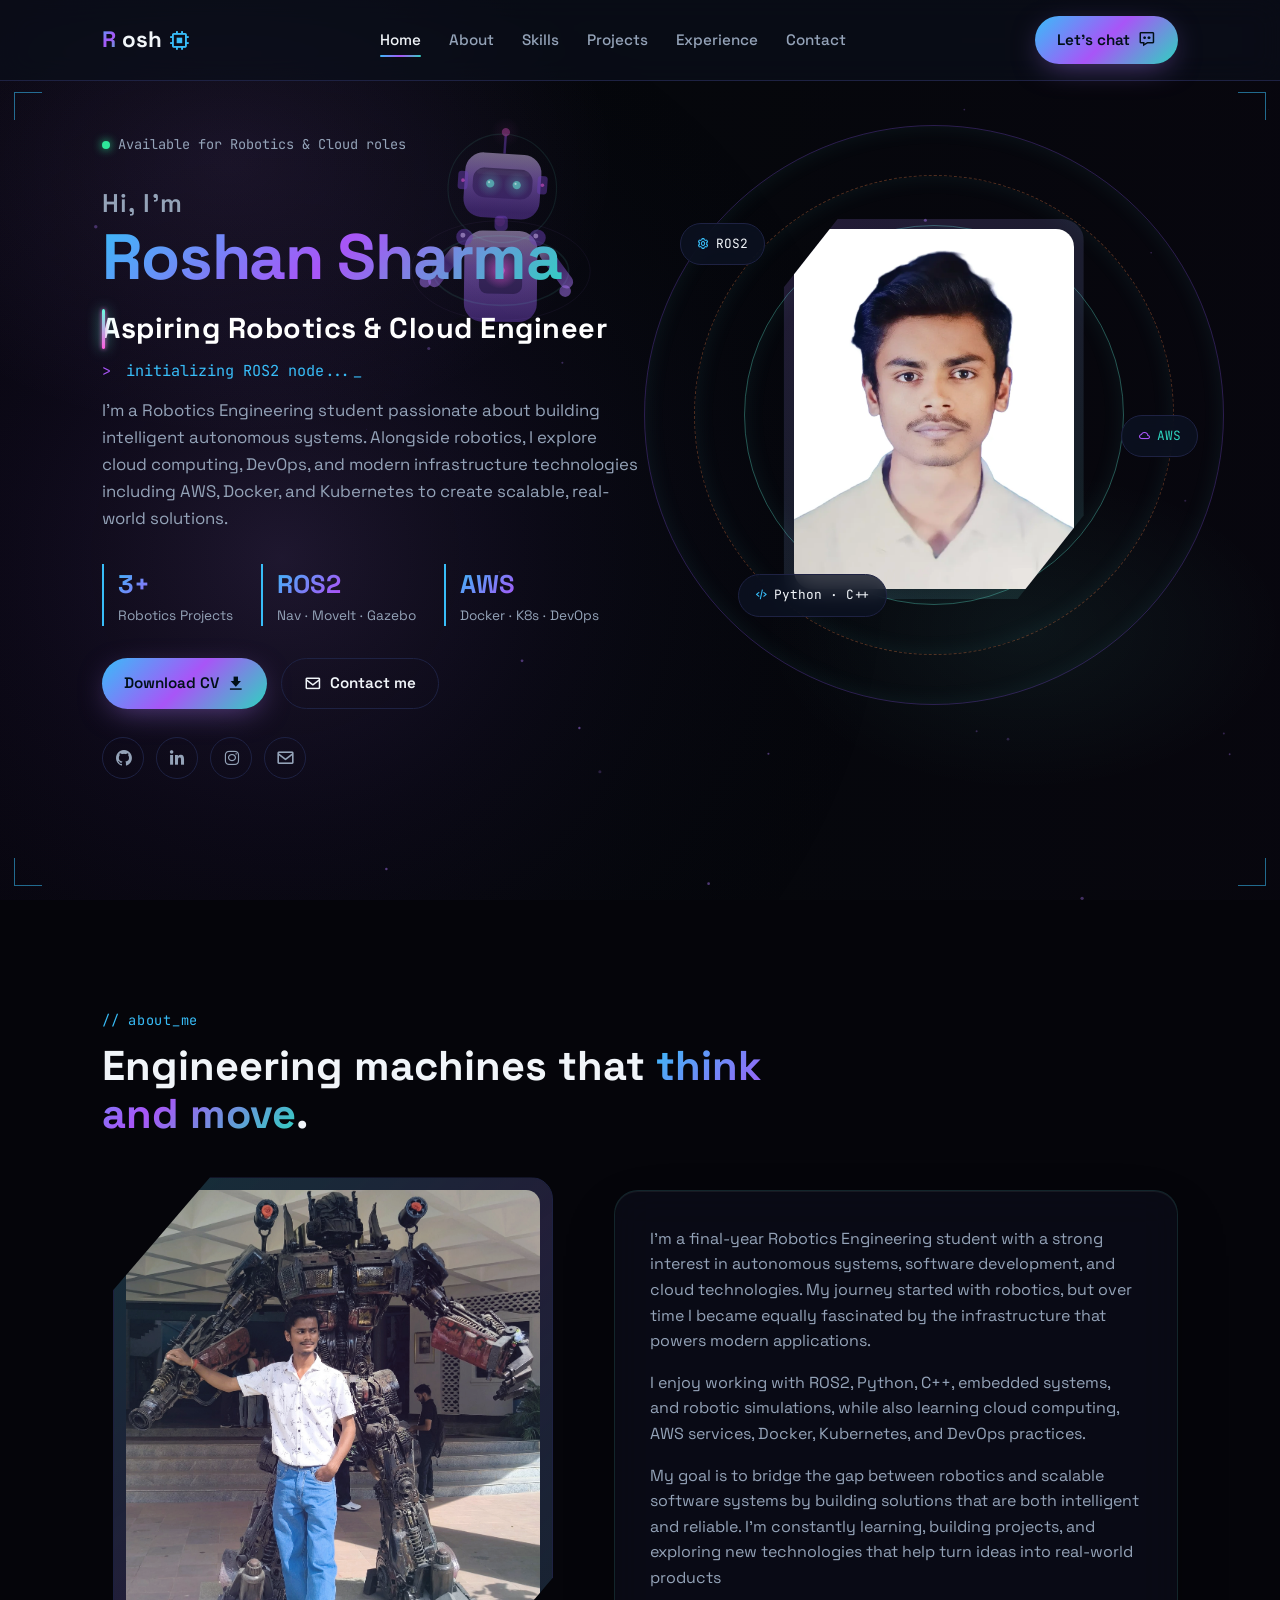
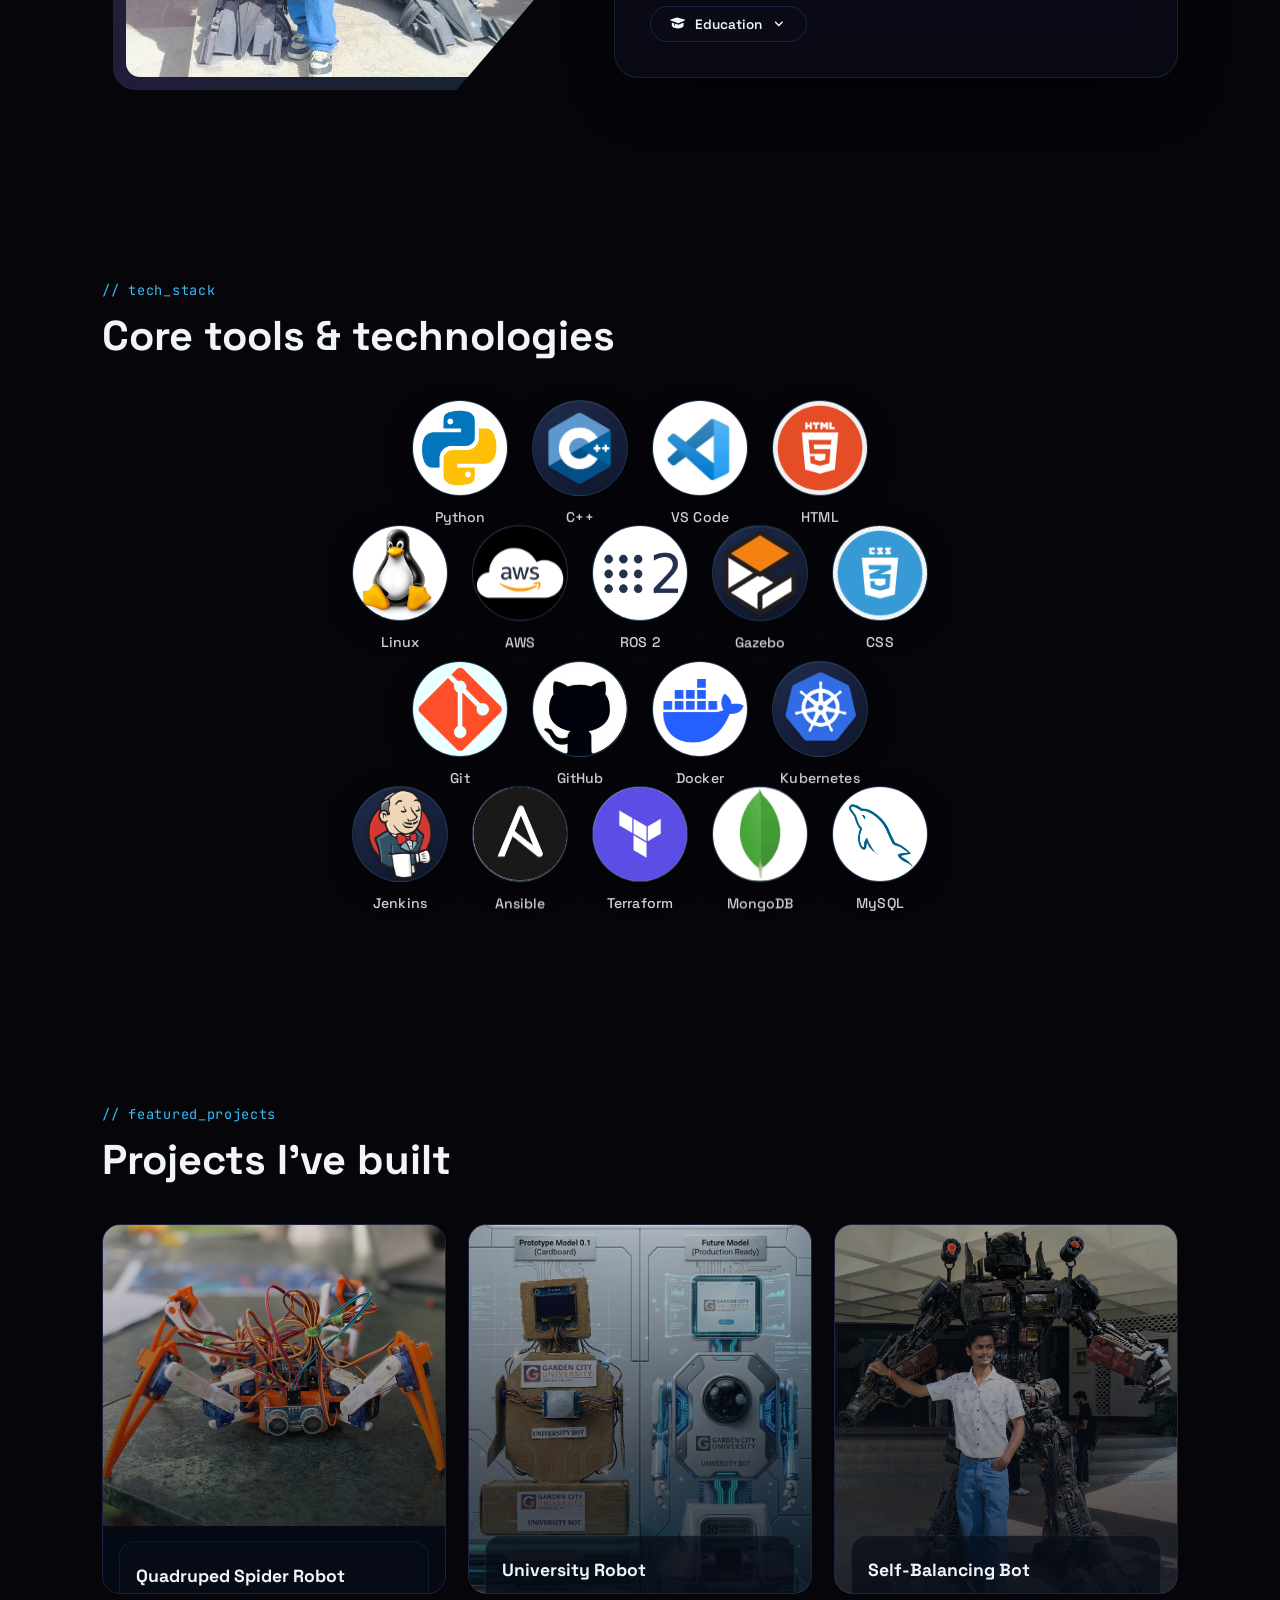
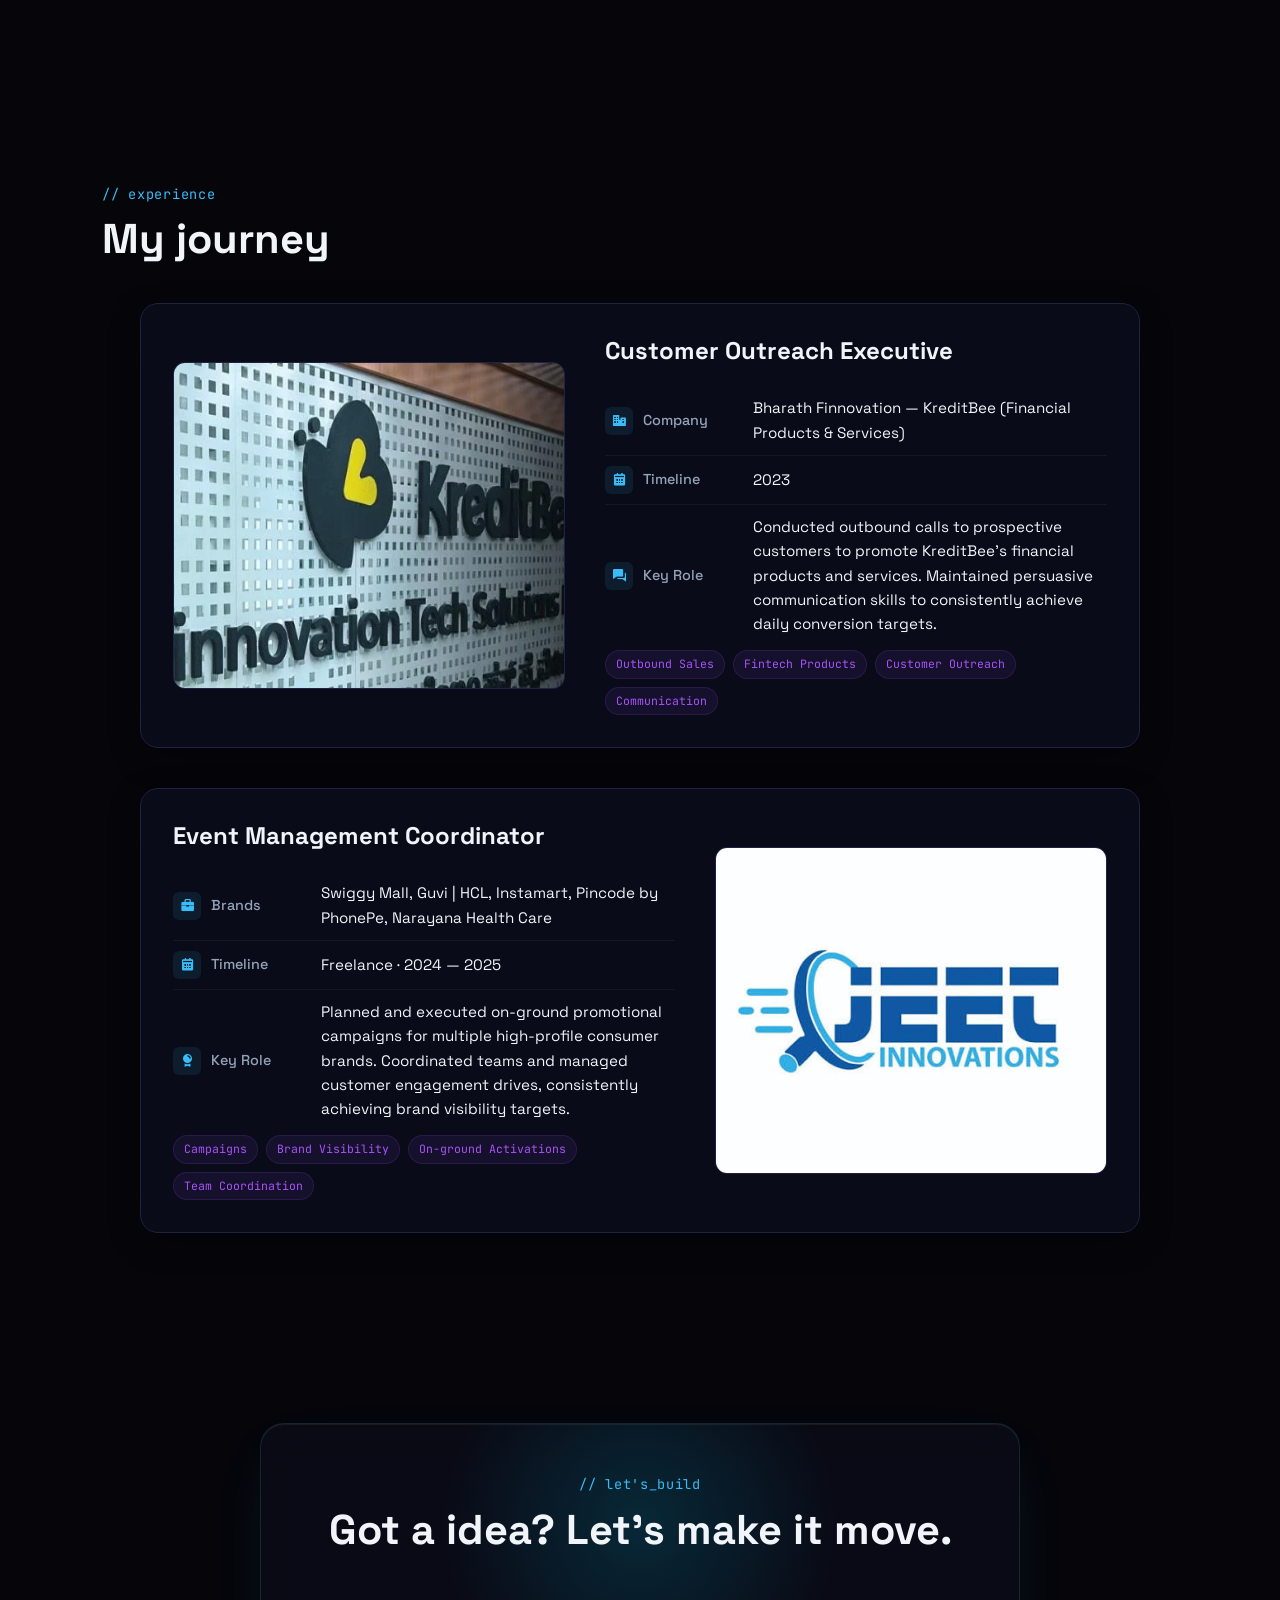
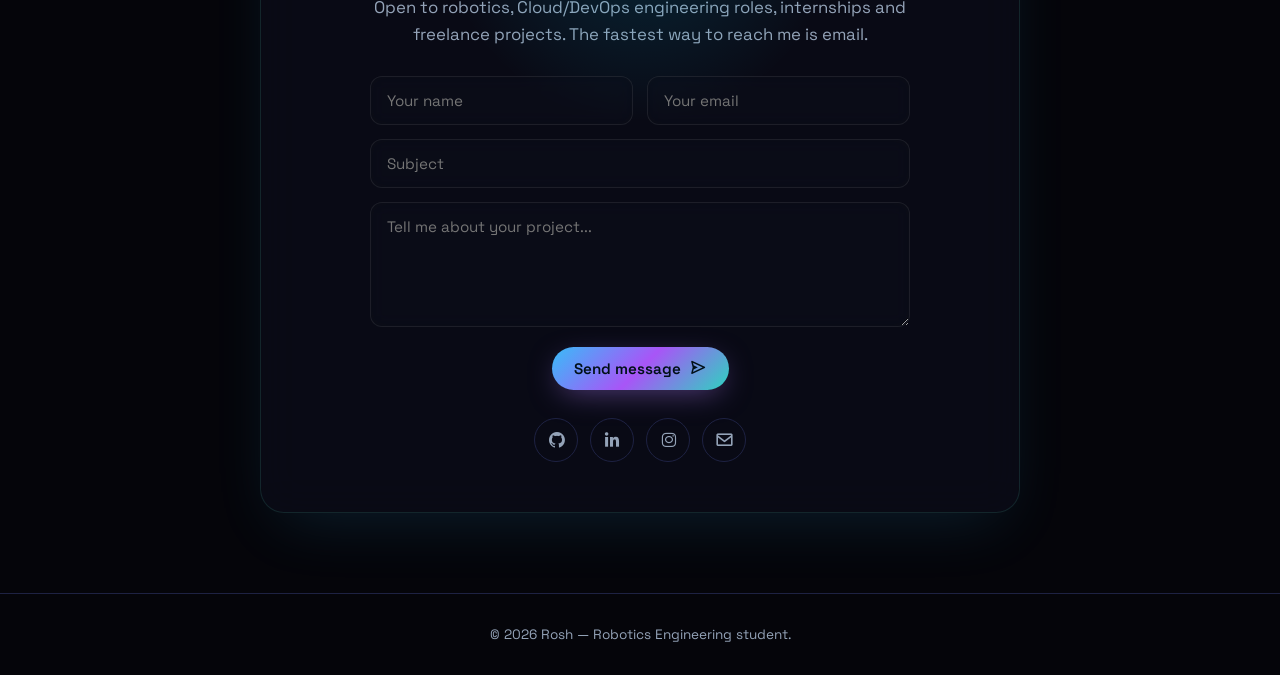
==== commit 04814f81: "added a preloader" ====
--- a/portfolio.html
+++ b/portfolio.html
@@ -14,9 +14,49 @@
     rel="stylesheet" />
   <link href="https://unpkg.com/boxicons@2.1.4/css/boxicons.min.css" rel="stylesheet" />
   <link rel="stylesheet" href="portfolio.css" />
+  <link rel="stylesheet" href="preloader.css" />
 </head>
 
 <body>
+  <!-- Preloader / Splash Screen -->
+  <div id="preloader">
+    <canvas id="preloader-particles"></canvas>
+    <div class="preloader-stage">
+      
+      <!-- Segmented Rotating Ring -->
+      <div class="seg-ring">
+        <svg viewBox="0 0 100 100">
+          <circle cx="50" cy="50" r="48" />
+        </svg>
+      </div>
+
+      <!-- Orbiting Dots Container -->
+      <div class="orbital-dots"></div>
+
+      <!-- Hexagon Wrapper -->
+      <div class="hex-wrapper">
+        <svg class="hex-svg" viewBox="0 0 100 115" version="1.1" xmlns="http://www.w3.org/2000/svg">
+          <defs>
+            <linearGradient id="hexGrad" x1="0%" y1="0%" x2="100%" y2="100%">
+              <stop offset="0%" stop-color="#8b5cf6" stop-opacity="1" />
+              <stop offset="100%" stop-color="#22d3ee" stop-opacity="1" />
+            </linearGradient>
+          </defs>
+          <polygon points="50,2.5 97.5,30 97.5,85 50,112.5 2.5,85 2.5,30" />
+        </svg>
+      </div>
+
+      <!-- Central Text -->
+      <div class="preloader-text">
+        <h1 class="preloader-name">
+          <span class="line" id="pre-name-1"></span>
+          <span class="line" id="pre-name-2"></span>
+        </h1>
+      </div>
+
+    </div>
+  </div>
+
   <!-- Interactive robotics background (nodes + radar sweep) -->
   <canvas id="robo-bg"></canvas>
 
@@ -55,7 +95,7 @@
   <!-- Hero -->
   <section id="home" class="hero">
     <div class="hero-content">
-      <p class="eyebrow"><span class="dot"></span> Available for robotics roles</p>
+      <p class="eyebrow"><span class="dot"></span> Available for Robotics & Cloud roles</p>
       <h1><span class="greet">Hi, I'm</span> <br>
         <span class="grad">Roshan Sharma</span>
       </h1>
@@ -66,21 +106,21 @@
       </div>
       <p class="role-line"><span class="prompt">&gt;</span> <span id="typed-role"></span><span class="caret">_</span>
       </p>
-      <p class="lead">I’m a Robotics Engineering student passionate about building intelligent autonomous systems.
+      <p class="lead">I'm a Robotics Engineering student passionate about building intelligent autonomous systems.
         Alongside robotics, I explore cloud computing, DevOps, and modern infrastructure technologies including AWS,
         Docker, and Kubernetes to create scalable, real-world solutions.</p>
       <div class="hero-meta">
         <div>
           <h3>3+</h3>
-          <p>Robotics projects</p>
+          <p>Robotics Projects</p>
         </div>
         <div>
           <h3>ROS2</h3>
           <p>Nav · MoveIt · Gazebo</p>
         </div>
         <div>
-          <h3>Cloud</h3>
-          <p>AWS, DevOps</p>
+          <h3>AWS</h3>
+          <p>Docker · K8s · DevOps</p>
         </div>
       </div>
       <div class="cta-row">
@@ -104,7 +144,7 @@
         <img src="assests/profile.png" alt="Portrait of Rosh" />
       </div>
       <div class="chip chip-1"><i class='bx bx-cog bx-spin'></i> ROS2</div>
-      <div class="chip chip-2"><i class='bx bx-pulse'></i> SLAM</div>
+      <div class="chip chip-2"><i class='bx bx-cloud'></i> AWS</div>
       <div class="chip chip-3"><i class='bx bx-code-alt'></i> Python · C++</div>
     </div>
   </section>
@@ -253,12 +293,10 @@
     <div class="projects-grid">
       <article class="project-card">
         <div class="project-visual visual-1">
-          <img src="assests/spider-robot-front1.jpeg" alt="Indoor Delivery Robot" />
-          <!-- <div class="project-tag">Autonomous Navigation</div> -->
+          <img src="assests/spider-robot-front1.jpeg" alt="Quadruped Spider Robot" />
         </div>
         <div class="project-overlay">
           <div>
-            <span class="project-kicker">Autonomous Navigation</span>
             <h3>Quadruped Spider Robot</h3>
             <p>Four legged robot for smart indoor navigation and waypoint tracking.</p>
           </div>
@@ -272,11 +310,9 @@
       <article class="project-card">
         <div class="project-visual visual-2">
           <img src="assests/university-robot-front1.jpeg" alt="University Robot" />
-          <!-- <div class="project-tag">Computer Vision</div> -->
         </div>
         <div class="project-overlay">
           <div>
-            <span class="project-kicker">Computer Vision</span>
             <h3>University Robot</h3>
             <p>Vision-guided robotic model with color detection, picking logic, and motion control.</p>
           </div>
@@ -289,12 +325,10 @@
 
       <article class="project-card">
         <div class="project-visual visual-3">
-          <img src="assests/meNrobo.jpg" alt="Indoor Delivery Robot" />
-          <div class="project-tag">Embedded</div>
+          <img src="assests/meNrobo.jpg" alt="Self-Balancing Bot" />
         </div>
         <div class="project-overlay">
           <div>
-            <span class="project-kicker">Embedded</span>
             <h3>Self-Balancing Bot</h3>
             <p>IMU-driven stabilizer using PID control and real-time firmware tuning.</p>
           </div>
@@ -315,7 +349,7 @@
       <!-- Card 1 -->
       <div class="journey-card">
         <div class="journey-img-container">
-          <img src="assests/meNrobo.jpg" alt="Customer Outreach Executive" />
+          <img src="assests/BFKreditBee.png" alt="Customer Outreach Executive" />
         </div>
         <div class="journey-details">
           <h3>Customer Outreach Executive</h3>
@@ -364,7 +398,7 @@
       <!-- Card 2 -->
       <div class="journey-card">
         <div class="journey-img-container">
-          <img src="assests/redshirt.jpg" alt="Event Management Coordinator" />
+          <img src="assests/EventCoordinator.png" alt="Event Management Coordinator" />
         </div>
         <div class="journey-details">
           <h3>Event Management Coordinator</h3>
@@ -377,7 +411,7 @@
                     <span>Brands</span>
                   </div>
                 </td>
-                <td>Swiggy Mall, Guvi|HCL, Instamart, Pincode by PhonePe, Narayana Health Care</td>
+                <td>Swiggy Mall, Guvi | HCL, Instamart, Pincode by PhonePe, Narayana Health Care</td>
               </tr>
               <tr>
                 <td>
@@ -580,6 +614,7 @@
     <p>© <span id="year"></span> Rosh — Robotics Engineering student.</p>
   </footer>
 
+  <script defer src="preloader.js"></script>
   <script defer src="portfolio.js"></script>
 </body>
 
--- a/preloader.css
+++ b/preloader.css
@@ -0,0 +1,245 @@
+/* ============================================================
+   Preloader – Hexagon Intro (Futuristic · Minimal · Premium)
+   ============================================================ */
+
+/* Fonts */
+@import url('https://fonts.googleapis.com/css2?family=Orbitron:wght@500;700;900&family=Poppins:wght@300;400;500&display=swap');
+
+/* Lock scroll */
+body.preloader-active {
+  overflow: hidden !important;
+}
+
+/* ---- Full-screen overlay ---- */
+#preloader {
+  position: fixed;
+  inset: 0;
+  z-index: 99999;
+  background: #0f172a;
+  display: flex;
+  align-items: center;
+  justify-content: center;
+  overflow: hidden;
+  transition: opacity 0.8s ease, visibility 0.8s ease;
+}
+
+#preloader.done {
+  opacity: 0;
+  visibility: hidden;
+  pointer-events: none;
+}
+
+/* Particle canvas behind everything */
+#preloader-particles {
+  position: absolute;
+  inset: 0;
+  width: 100%;
+  height: 100%;
+  z-index: 0;
+}
+
+/* ---- Central stage ---- */
+.preloader-stage {
+  position: relative;
+  width: 340px;
+  height: 340px;
+  display: flex;
+  align-items: center;
+  justify-content: center;
+  z-index: 1;
+}
+
+/* ---- Hexagon ---- */
+.hex-wrapper {
+  position: absolute;
+  width: 260px;
+  height: 260px;
+  display: flex;
+  align-items: center;
+  justify-content: center;
+  opacity: 0;
+  transform: scale(0.6);
+  animation: hexAppear 0.4s cubic-bezier(0.16, 1, 0.3, 1) 0.05s forwards;
+}
+
+@keyframes hexAppear {
+  to { opacity: 1; transform: scale(1); }
+}
+
+.hex-svg {
+  position: absolute;
+  width: 100%;
+  height: 100%;
+  filter: drop-shadow(0 0 18px rgba(139, 92, 246, 0.5))
+          drop-shadow(0 0 40px rgba(59, 130, 246, 0.25));
+}
+
+.hex-svg polygon {
+  fill: none;
+  stroke: url(#hexGrad);
+  stroke-width: 2.5;
+  stroke-linejoin: round;
+}
+
+/* ---- Text inside hexagon ---- */
+.preloader-text {
+  position: absolute;
+  text-align: center;
+  z-index: 2;
+  display: flex;
+  flex-direction: column;
+  align-items: center;
+  gap: 6px;
+}
+
+.preloader-name {
+  font-family: 'Orbitron', sans-serif;
+  font-weight: 700;
+  font-size: 1.65rem;
+  letter-spacing: 3px;
+  color: #ffffff;
+  line-height: 1.3;
+  min-height: 2.6em;
+  display: flex;
+  flex-direction: column;
+  align-items: center;
+  justify-content: center;
+}
+
+.preloader-name .line {
+  display: block;
+  overflow: hidden;
+  white-space: nowrap;
+  border-right: 2px solid #22d3ee;
+  animation: none; /* JS controls typing */
+}
+
+.preloader-name .line.typing {
+  animation: blinkCaret 0.6s step-end infinite;
+}
+
+.preloader-name .line.done {
+  border-right-color: transparent;
+  animation: none;
+}
+
+@keyframes blinkCaret {
+  50% { border-color: transparent; }
+}
+
+/* ---- Segmented ring ---- */
+.seg-ring {
+  position: absolute;
+  width: 310px;
+  height: 310px;
+  border-radius: 50%;
+  opacity: 0;
+  animation: hexAppear 0.4s ease 0.1s forwards;
+}
+
+.seg-ring svg {
+  width: 100%;
+  height: 100%;
+  animation: spinSlow 8s linear infinite;
+}
+
+@keyframes spinSlow {
+  to { transform: rotate(360deg); }
+}
+
+.seg-ring circle {
+  fill: none;
+  stroke: rgba(139, 92, 246, 0.25);
+  stroke-width: 1.5;
+  stroke-dasharray: 18 12;
+  stroke-linecap: round;
+}
+
+/* ---- Orbital dots ---- */
+.orbital-dots {
+  position: absolute;
+  width: 300px;
+  height: 300px;
+  opacity: 0;
+  animation: hexAppear 0.3s ease 0.15s forwards;
+}
+
+.orbital-dot {
+  position: absolute;
+  width: 7px;
+  height: 7px;
+  border-radius: 50%;
+  background: #22d3ee;
+  box-shadow: 0 0 10px #22d3ee, 0 0 20px rgba(34, 211, 238, 0.4);
+  /* Positioned via JS for orbiting */
+}
+
+.orbital-dot:nth-child(even) {
+  background: #8b5cf6;
+  box-shadow: 0 0 10px #8b5cf6, 0 0 20px rgba(139, 92, 246, 0.4);
+  width: 5px;
+  height: 5px;
+}
+
+/* ---- Responsive ---- */
+@media (max-width: 480px) {
+  .preloader-stage {
+    width: 280px;
+    height: 280px;
+  }
+
+  .hex-wrapper {
+    width: 210px;
+    height: 210px;
+  }
+
+  .preloader-name {
+    font-size: 1.2rem;
+    letter-spacing: 2px;
+  }
+
+  .preloader-subtitle {
+    font-size: 0.55rem;
+    letter-spacing: 2px;
+  }
+
+  .seg-ring {
+    width: 250px;
+    height: 250px;
+  }
+
+  .orbital-dots {
+    width: 240px;
+    height: 240px;
+  }
+
+  .hex-code-icon {
+    font-size: 1.2rem;
+  }
+}
+
+@media (min-width: 481px) and (max-width: 768px) {
+  .preloader-stage {
+    width: 310px;
+    height: 310px;
+  }
+
+  .hex-wrapper {
+    width: 240px;
+    height: 240px;
+  }
+
+  .preloader-name {
+    font-size: 1.4rem;
+  }
+
+  .seg-ring {
+    width: 280px;
+    height: 280px;
+  }
+
+  .orbital-dots {
+    width: 270px;
+    height: 270px;
+  }
+}
